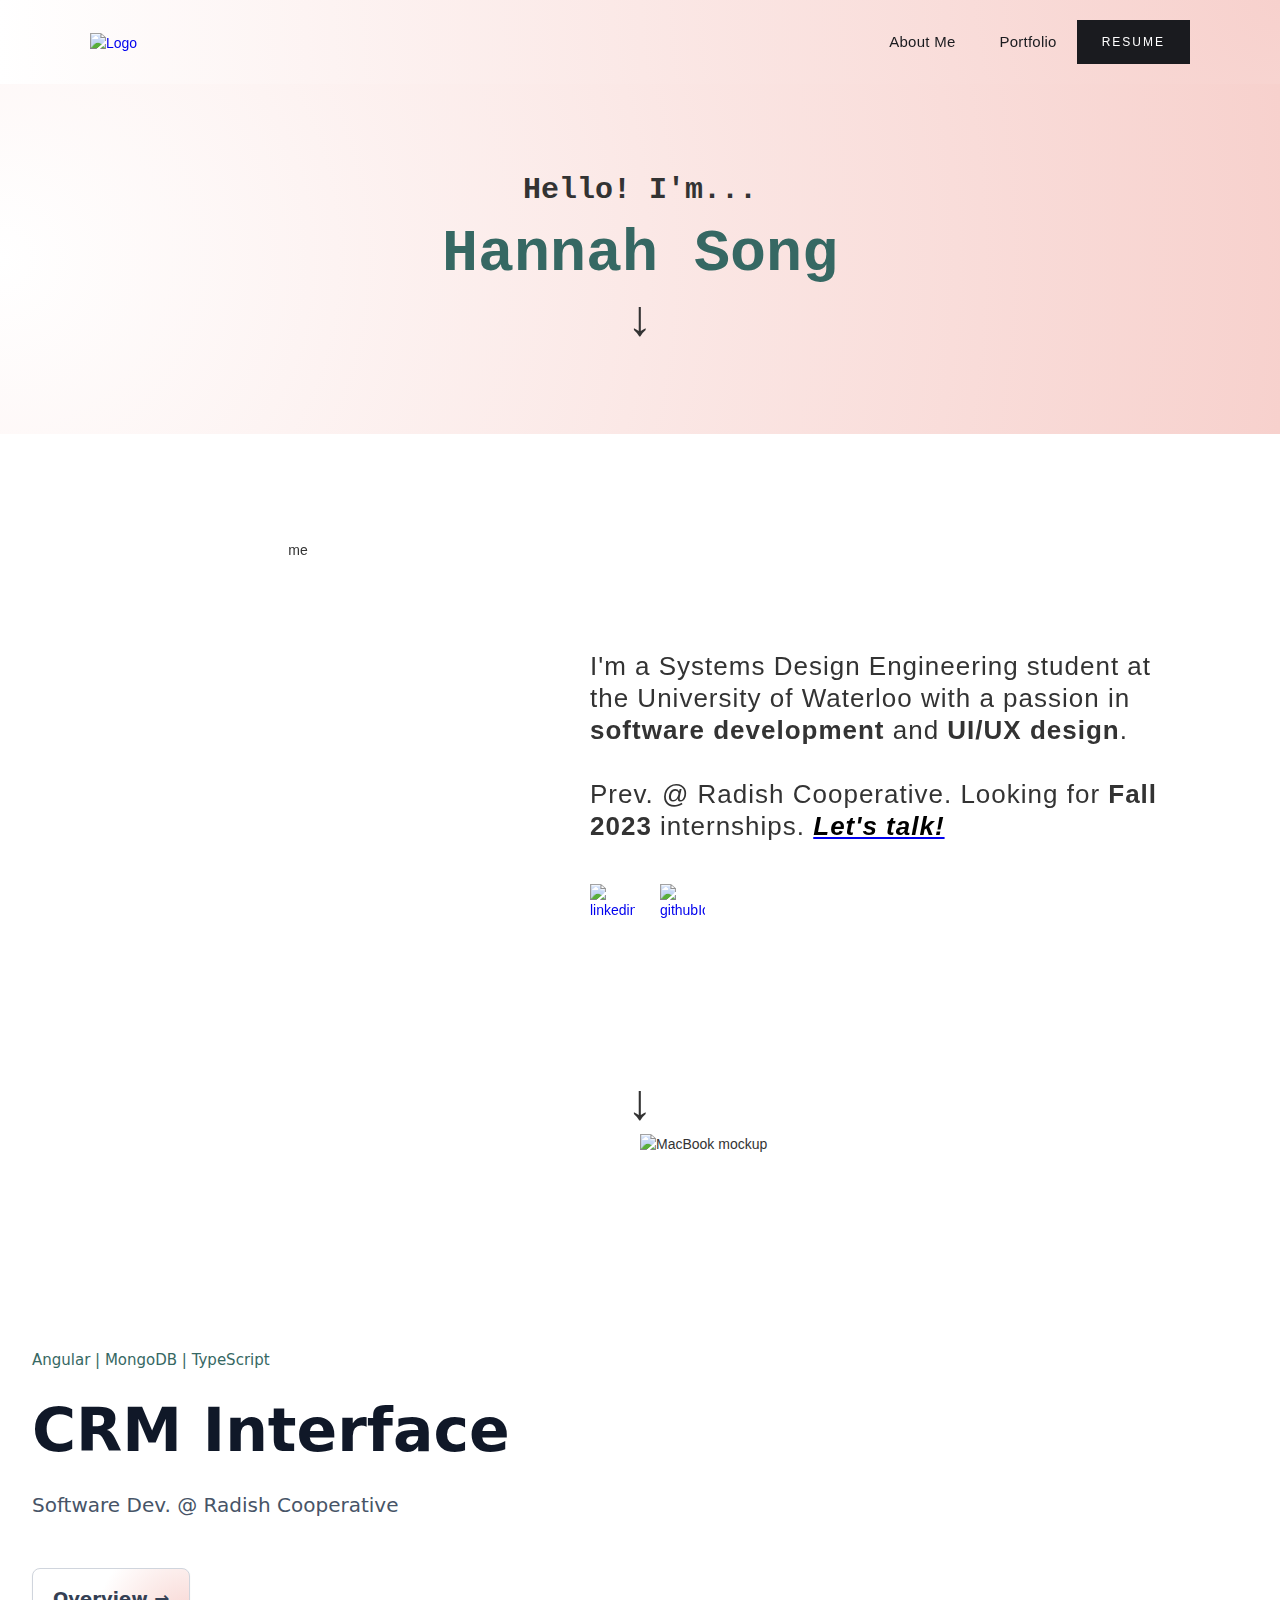
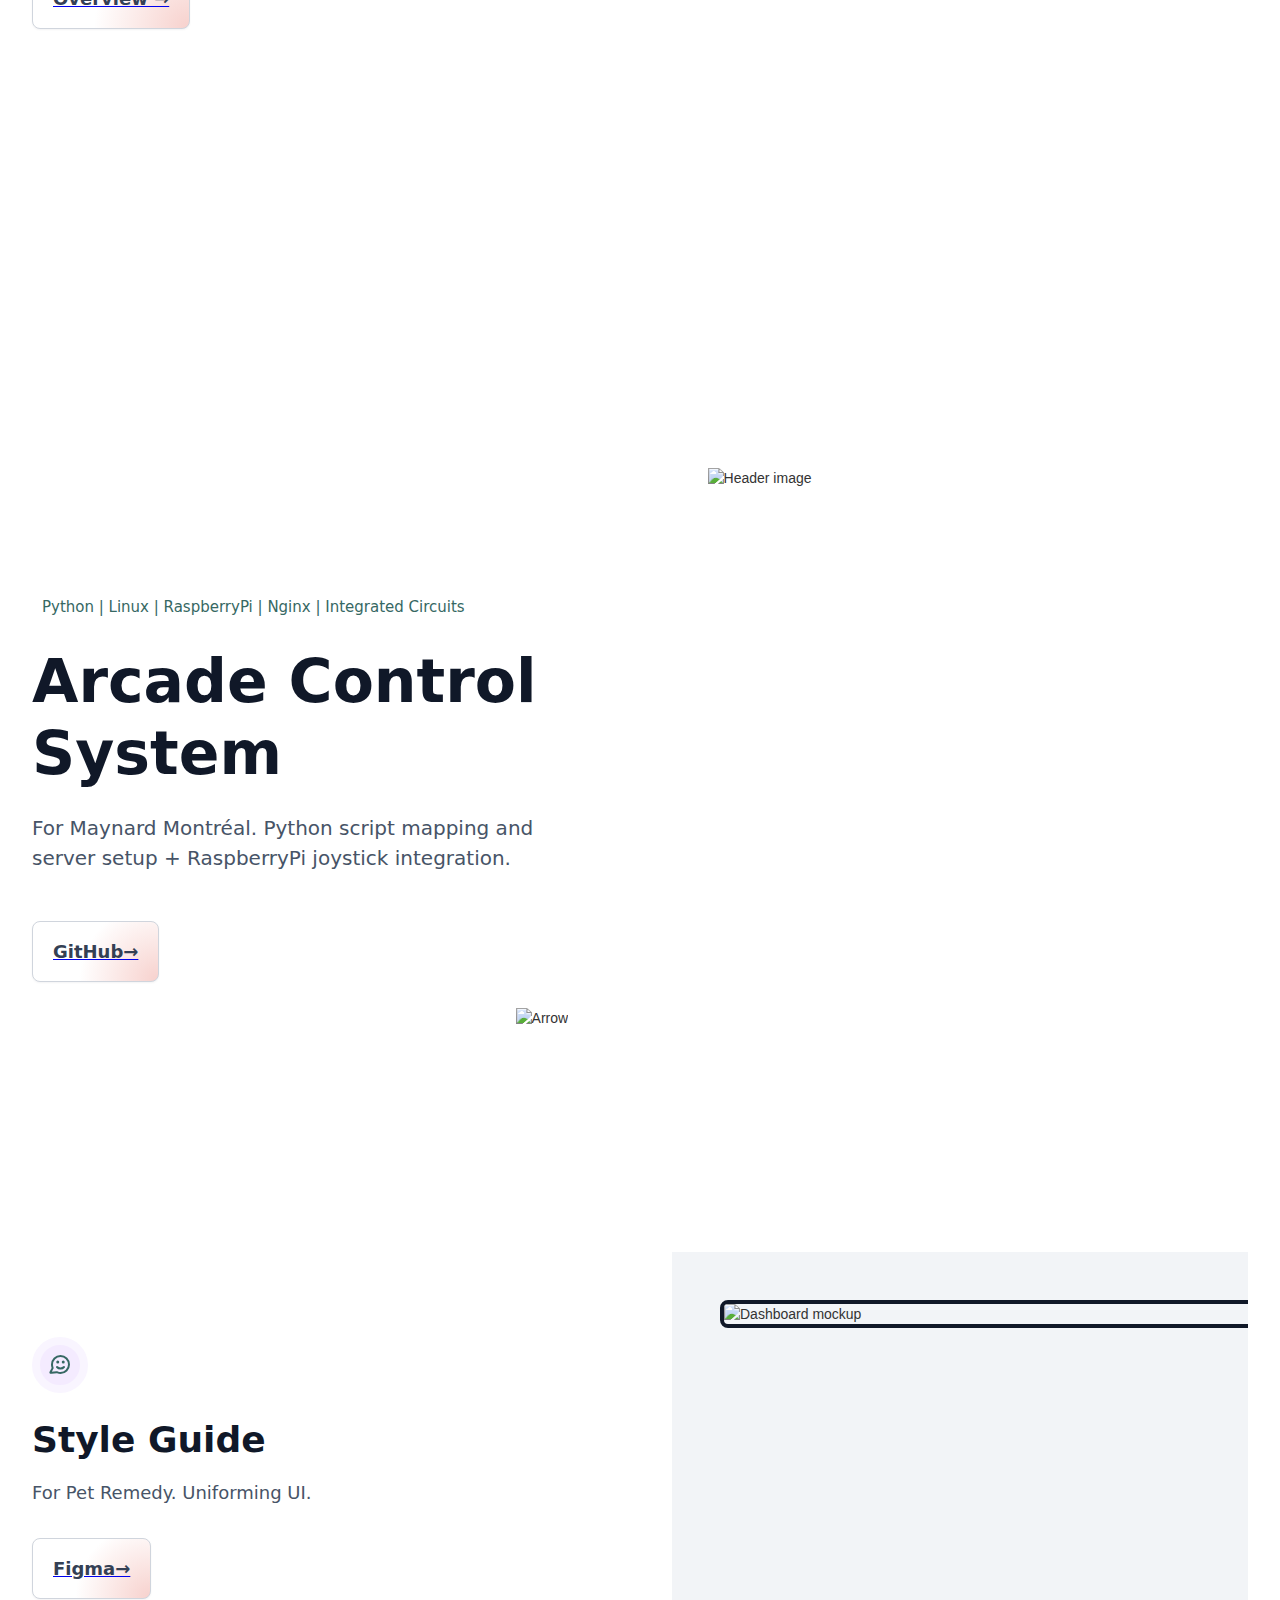
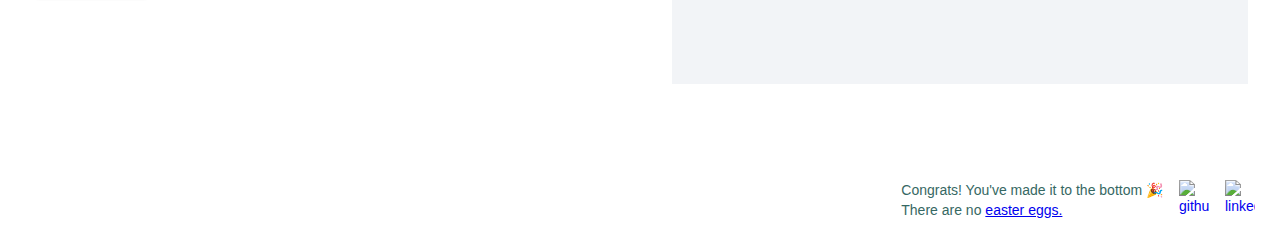
==== index.html @ e8f37bd8 "resume update and edits" ====
<!DOCTYPE html>
<html
  data-wf-page="646e9ef9ce30ecac1bbbde07"
  data-wf-site="646e9ef9ce30ecac1bbbddfa"
>
  <head>
    <meta charset="utf-8" />
    <title>Hannah&#x27;s Portfolio</title>
    <meta content="width=device-width, initial-scale=1" name="viewport" />
    <link href="css/normalize.css" rel="stylesheet" type="text/css" />
    <link href="css/deploy.css" rel="stylesheet" type="text/css" />
    <link href="css/hannahsong.css" rel="stylesheet" type="text/css" />
    <link href="https://fonts.googleapis.com" rel="preconnect" />
    <link
      href="https://fonts.gstatic.com"
      rel="preconnect"
      crossorigin="anonymous"
    />
    <script
      src="https://ajax.googleapis.com/ajax/libs/webfont/1.6.26/webfont.js"
      type="text/javascript"
    ></script>
    <script type="text/javascript">
      WebFont.load({
        google: {
          families: [
            "Exo:100,100italic,200,200italic,300,300italic,400,400italic,500,500italic,600,600italic,700,700italic,800,800italic,900,900italic",
            "Varela Round:400",
            "Varela:400",
            "Inconsolata:400,700",
          ],
        },
      });
    </script>
    <script type="text/javascript">
      !(function (o, c) {
        var n = c.documentElement,
          t = " w-mod-";
        (n.className += t + "js"),
          ("ontouchstart" in o ||
            (o.DocumentTouch && c instanceof DocumentTouch)) &&
            (n.className += t + "touch");
      })(window, document);
    </script>
    <link href="images/cat32.jpg" rel="shortcut icon" type="image/x-icon" />
    <link href="images/webclip.png" rel="apple-touch-icon" />
  </head>
  <body>
    <div class="navbar-logo-left-2 wf-section"></div>
    <div class="navbar-no-shadow wf-section">
      <div
        data-animation="default"
        data-collapse="medium"
        data-duration="400"
        data-easing="ease"
        data-easing2="ease"
        role="banner"
        class="navbar-no-shadow-container w-nav"
      >
        <div class="container-regular">
          <div class="navbar-wrapper-3">
            <a
              href="index.html"
              aria-current="page"
              class="w-inline-block w--current"
              ><img
                src="images/logo-4.png"
                loading="lazy"
                width="120"
                alt="Logo"
            /></a>
            <nav role="navigation" class="nav-menu-wrapper-3 w-nav-menu">
              <ul role="list" class="nav-menu w-list-unstyled">
                <li>
                  <a href="#abMe" class="nav-link-3">About Me</a>
                  <a href="#work1" class="nav-link-3">Portfolio</a>
                </li>
                <li class="mobile-margin-top-12">
                  <a href="https://drive.google.com/file/d/1LnvhmqU_hfXV7-kImehsI5ng8-mOpi-m/view" target="_blank" class="button-primary-3 w-button">Resume</a>
                </li>
              </ul>
            </nav>
            <div class="menu-button-3 w-nav-button">
              <div class="w-icon-nav-menu"></div>
            </div>
          </div>
        </div>
      </div>
    </div>
    <section class="nametitle wf-section">
      <h1 class="hello">
        <span class="text-span-2">Hello! I&#x27;m...<br /></span>
      </h1>
      <h1 class="myname">
        <span
          data-words="Hannah Song, a software developer., a designer., mindful of inclusive design., thrilled about The Barbie Movie., inspired by dedicated people., occasionally getting sunburnt., committed to the process of learning."
          data-delay="75"
          class="typer"
          >Hannah Song</span
        ><span id="first-typer" data-owner="fist-typer" class="cursor"> </span>
      </h1>
      <h1 data-w-id="b1588b48-7345-2122-c3f6-4bbb0c1e0a80" class="downarrow1">
        ↓
      </h1>
    </section>
    <section id="abMe" class="smallspace wf-section"></section>
    <div id="abMe" class="aboutme w-container">
      <img
        src="images/radishpfp.png"
        loading="lazy"
        width="500"
        height="500"
        srcset="
          images/radishpfp-p-500.png 500w,
          images/radishpfp-p-800.png 800w,
          images/radishpfp.png       828w
        "
        sizes="(max-width: 767px) 100vw, 500px"
        alt="me"
        class="myface"
      />
      <section class="aboutmesection wf-section">
        <p class="aboutmep">
          I&#x27;m a Systems Design Engineering student at the University of
          Waterloo with a passion in <strong>software development</strong> and
          <strong>UI/UX design</strong>.<br /><br />Prev. @ Radish Cooperative.
          Looking for <strong>Fall 2023</strong> internships.
          <a
            href="mailto:h9song@uwaterloo.ca?subject=Hello!%20I%20saw%20your%20website%20and..."
            ><span class="text-span"
              ><strong><em>Let&#x27;s talk!</em></strong></span
            ><strong
              ><em><br />‍</em></strong
            ></a
          >
        </p>
        <div class="socials">
          <a
            href="https://www.linkedin.com/in/hannah-song-uw/"
            target="_blank"
            class="w-inline-block"
            ><img
              src="images/linkedintrans.png"
              loading="lazy"
              width="45"
              alt="linkedinIcon"
              class="image-3"
          /></a>
          <a
            href="https://github.com/hannahsgithub"
            target="_blank"
            class="w-inline-block"
            ><img
              src="images/githubbbbbb.png"
              loading="lazy"
              width="45"
              id="exp2"
              alt="githubIcon"
              class="image-4"
          /></a>
        </div>
      </section>
    </div>
    <header class="experience1">
      <div class="uui-page-padding">
        <div class="uui-container-large">
          <div class="uui-padding-vertical-xhuge">
            <section class="bigspace wf-section">
              <h1
                data-w-id="9bdcd601-5783-1311-a491-d55d2e18dfb4"
                class="downarrow1"
              >
                ↓
              </h1>
            </section>
            <div class="w-layout-grid uui-heroheader04_component">
              <div class="uui-heroheader04_content">
                <div class="uui-button-row button-row-center-mobile-landscape">
                  <div class="text-block">Angular | MongoDB | TypeScript</div>
                </div>
                <div class="uui-space-small"></div>
                <h1 class="uui-heading-xlarge">CRM Interface</h1>
                <div class="uui-space-small"></div>
                <div class="uui-max-width-medium">
                  <div class="uui-text-size-xlarge">
                    Software Dev. @ Radish Cooperative
                  </div>
                </div>
                <div class="uui-space-large"></div>
                <div class="uui-button-row is-reverse-mobile-landscape">
                  <a href="overview.html" class="w-inline-block">
                    <div class="uui-button-secondary-gray is-button-large">
                      <strong class="bold-text">Overview →</strong>
                    </div>
                  </a>
                </div>
              </div>
              <div class="uui-heroheader04_image-wrapper">
                <img
                  class="radishimg"
                  src="images/mockrocket-capture-2.png"
                  width="1440"
                  height="1000"
                  alt="MacBook mockup"
                  sizes="(max-width: 991px) 100vw, 1216px"
                  id="work1"
                  loading="lazy"
                  srcset="
                    images/mockrocket-capture-2-p-500.png   500w,
                    images/mockrocket-capture-2-p-800.png   800w,
                    images/mockrocket-capture-2-p-1080.png 1080w,
                    images/mockrocket-capture-2-p-1600.png 1600w,
                    images/mockrocket-capture-2.png        2000w
                  "
                />
              </div>
            </div>
          </div>
        </div>
      </div>
    </header>
    <header class="experience2">
      <div class="uui-page-padding-2">
        <div class="uui-container-large-2">
          <div class="uui-padding-vertical-xhuge-5">
            <div class="w-layout-grid uui-heroheader03_component">
              <div class="uui-heroheader03_content">
                <div class="uui-space-small-2">
                  <div
                    class="uui-button-row button-row-center-mobile-landscape"
                  >
                    <div
                      id="w-node-_4a180e98-5687-8be1-1289-d14664018d5d-1bbbde07"
                      class="uui-badge-group_badge is-primary"
                    >
                      <div class="text-block">
                        Python | Linux | RaspberryPi | Nginx | Integrated
                        Circuits
                      </div>
                    </div>
                  </div>
                </div>
                <div class="uui-space-small-2"></div>
                <h1 class="uui-heading-xlarge-4">Arcade Control System</h1>
                <div class="uui-space-small-2"></div>
                <div class="uui-max-width-medium-2">
                  <div class="uui-text-size-xlarge-2">
                    For Maynard Montréal. Python script mapping and server setup
                    + RaspberryPi joystick integration.
                  </div>
                  <div class="uui-space-large"></div>
                </div>
                <div class="uui-space-large-2">
                  <div class="uui-button-row is-reverse-mobile-landscape">
                    <a
                      href="https://github.com/hannahsgithub/arcade-control/tree/main#raspberry-pi-controls-integration"
                      target="_blank"
                      class="w-inline-block"
                    >
                      <div class="uui-button-secondary-gray is-button-large">
                        <strong class="bold-text-2">GitHub→</strong>
                      </div>
                    </a>
                  </div>
                </div>
              </div>
              <div class="uui-heroheader03_image-wrapper">
                <img
                  src="images/arcadeproject.jpg"
                  loading="lazy"
                  sizes="(max-width: 479px) 100vw, (max-width: 767px) 94vw, (max-width: 991px) 92vw, (max-width: 1919px) 42vw, 568.9000244140625px"
                  srcset="
                    images/arcadeproject-p-500.jpg   500w,
                    images/arcadeproject-p-800.jpg   800w,
                    images/arcadeproject-p-1080.jpg 1080w,
                    images/arcadeproject-p-1600.jpg 1600w,
                    images/arcadeproject.jpg        1762w
                  "
                  alt="Header image"
                  class="rpiimg"
                /><img
                  src="images/arrow-01.svg"
                  loading="lazy"
                  alt="Arrow"
                  class="uui-heroheader03_arrow-image hide-tablet"
                />
              </div>
            </div>
          </div>
        </div>
      </div>
    </header>
    <section class="experience3">
      <div class="uui-page-padding-3">
        <div class="uui-container-large-3">
          <div class="uui-padding-vertical-xhuge-6">
            <div class="w-layout-grid uui-layout10_component">
              <div class="uui-layout10_content">
                <div class="uui-space-large">
                  <div class="uui-icon-featured-outline-large-2">
                    <div class="uui-icon-1x1-xsmall-3 w-embed">
                      <svg
                        width="24"
                        height="24"
                        viewbox="0 0 24 24"
                        fill="none"
                        xmlns="http://www.w3.org/2000/svg"
                      >
                        <path
                          d="M8.99962 14C8.99962 14 10.3121 15.5 12.4996 15.5C14.6871 15.5 15.9996 14 15.9996 14M15.2496 9H15.2596M9.74962 9H9.75962M12.4996 20C17.194 20 20.9996 16.1944 20.9996 11.5C20.9996 6.80558 17.194 3 12.4996 3C7.8052 3 3.99962 6.80558 3.99962 11.5C3.99962 12.45 4.15547 13.3636 4.443 14.2166C4.55119 14.5376 4.60529 14.6981 4.61505 14.8214C4.62469 14.9432 4.6174 15.0286 4.58728 15.1469C4.55677 15.2668 4.48942 15.3915 4.35472 15.6408L2.71906 18.6684C2.48575 19.1002 2.36909 19.3161 2.3952 19.4828C2.41794 19.6279 2.50337 19.7557 2.6288 19.8322C2.7728 19.9201 3.01692 19.8948 3.50517 19.8444L8.62619 19.315C8.78127 19.299 8.85881 19.291 8.92949 19.2937C8.999 19.2963 9.04807 19.3029 9.11586 19.3185C9.18478 19.3344 9.27145 19.3678 9.44478 19.4345C10.3928 19.7998 11.4228 20 12.4996 20ZM15.7496 9C15.7496 9.27614 15.5258 9.5 15.2496 9.5C14.9735 9.5 14.7496 9.27614 14.7496 9C14.7496 8.72386 14.9735 8.5 15.2496 8.5C15.5258 8.5 15.7496 8.72386 15.7496 9ZM10.2496 9C10.2496 9.27614 10.0258 9.5 9.74962 9.5C9.47348 9.5 9.24962 9.27614 9.24962 9C9.24962 8.72386 9.47348 8.5 9.74962 8.5C10.0258 8.5 10.2496 8.72386 10.2496 9Z"
                          stroke="currentColor"
                          stroke-width="2"
                          stroke-linecap="round"
                          stroke-linejoin="round"
                        ></path>
                      </svg>
                    </div>
                  </div>
                </div>
                <div class="uui-space-small-3"></div>
                <h2 class="uui-heading-medium-3">Style Guide</h2>
                <div class="uui-space-xsmall-2"></div>
                <div class="uui-text-size-large-3">
                  For Pet Remedy. Uniforming UI.
                </div>
                <div class="uui-space-medium-2"></div>
                <div class="uui-button-row-3 is-reverse-mobile-landscape">
                  <a
                    href="https://www.figma.com/file/qnC2iqCvLPP6ktiIYAch0e/Design-System?type=design&amp;node-id=16-2&amp;t=ueFJvGJgelWKHMjV-0"
                    target="_blank"
                    class="w-inline-block"
                  >
                    <div class="uui-button-secondary-gray is-button-large">
                      <strong class="bold-text-3">Figma→</strong>
                    </div>
                  </a>
                </div>
              </div>
              <div class="uui-layout10_image-wrapper">
                <img
                  src="images/Design-System_pages-to-jpg-0001.jpg"
                  loading="lazy"
                  sizes="(max-width: 479px) 87vw, (max-width: 767px) 88vw, 640px"
                  srcset="
                    images/Design-System_pages-to-jpg-0001-p-500.jpg   500w,
                    images/Design-System_pages-to-jpg-0001-p-800.jpg   800w,
                    images/Design-System_pages-to-jpg-0001-p-1080.jpg 1080w,
                    images/Design-System_pages-to-jpg-0001-p-1600.jpg 1600w,
                    images/Design-System_pages-to-jpg-0001-p-2000.jpg 2000w,
                    images/Design-System_pages-to-jpg-0001-p-2600.jpg 2600w,
                    images/Design-System_pages-to-jpg-0001-p-3200.jpg 3200w,
                    images/Design-System_pages-to-jpg-0001.jpg        7865w
                  "
                  alt="Dashboard mockup"
                  class="designsysimg shadow-xlarge"
                />
              </div>
            </div>
          </div>
        </div>
      </div>
    </section>
    <section class="footer wf-section">
      <div class="text-block-7">
        Congrats! You&#x27;ve made it to the bottom 🎉<br />There are no
        <a
          href="https://www.youtube.com/watch?v=x72YZ2A6omk&amp;ab_channel=Valeria."
          target="_blank"
          >easter eggs.</a
        >
      </div>
      <a
        href="https://github.com/hannahsgithub"
        target="_blank"
        class="w-inline-block"
        ><img
          src="images/githubbbbbb.png"
          loading="lazy"
          width="30"
          alt="githubIcon"
          class="image-4"
      /></a>
      <a
        href="https://www.linkedin.com/in/hannah-song-uw/"
        target="_blank"
        class="w-inline-block"
        ><img
          src="images/linkedintrans.png"
          loading="lazy"
          width="30"
          alt="linkedinIcon"
          class="image-3"
      /></a>
    </section>
    <script
      src="https://d3e54v103j8qbb.cloudfront.net/js/jquery-3.5.1.min.dc5e7f18c8.js?site=646e9ef9ce30ecac1bbbddfa"
      type="text/javascript"
      integrity="sha256-9/aliU8dGd2tb6OSsuzixeV4y/faTqgFtohetphbbj0="
      crossorigin="anonymous"
    ></script>
    <script src="js/deploy.js" type="text/javascript"></script>
    <script
      async=""
      src="https://unpkg.com/typer-dot-js@0.1.0/typer.js"
    ></script>
  </body>
</html>
---- css/deploy.css ----
@font-face {
  font-family: "webflow-icons";
  src: url("[data-uri]")
    format("truetype");
  font-weight: normal;
  font-style: normal;
}
[class^="w-icon-"],
[class*=" w-icon-"] {
  font-family: "webflow-icons" !important;
  speak: none;
  font-style: normal;
  font-weight: normal;
  font-variant: normal;
  text-transform: none;
  line-height: 1;

  -webkit-font-smoothing: antialiased;
  -moz-osx-font-smoothing: grayscale;
}
.w-icon-slider-right:before {
  content: "\e600";
}
.w-icon-slider-left:before {
  content: "\e601";
}
.w-icon-nav-menu:before {
  content: "\e602";
}
.w-icon-arrow-down:before,
.w-icon-dropdown-toggle:before {
  content: "\e603";
}
.w-icon-file-upload-remove:before {
  content: "\e900";
}
.w-icon-file-upload-icon:before {
  content: "\e903";
}
* {
  -webkit-box-sizing: border-box;
  -moz-box-sizing: border-box;
  box-sizing: border-box;
}
html {
  height: 100%;
}
body {
  margin: 0;
  min-height: 100%;
  background-color: #fff;
  font-family: Arial, sans-serif;
  font-size: 14px;
  line-height: 20px;
  color: #333;
}
img {
  max-width: 100%;
  vertical-align: middle;
  display: inline-block;
}
html.w-mod-touch * {
  background-attachment: scroll !important;
}
.w-block {
  display: block;
}
.w-inline-block {
  max-width: 100%;
  display: inline-block;
}
.w-clearfix:before,
.w-clearfix:after {
  content: " ";
  display: table;
  grid-column-start: 1;
  grid-row-start: 1;
  grid-column-end: 2;
  grid-row-end: 2;
}
.w-clearfix:after {
  clear: both;
}
.w-hidden {
  display: none;
}
.w-button {
  display: inline-block;
  padding: 9px 15px;
  background-color: #3898ec;
  color: white;
  border: 0;
  line-height: inherit;
  text-decoration: none;
  cursor: pointer;
  border-radius: 0;
}
input.w-button {
  -webkit-appearance: button;
}
html[data-w-dynpage] [data-w-cloak] {
  color: transparent !important;
}
h1,
h2,
h3,
h4,
h5,
h6 {
  font-weight: bold;
  margin-bottom: 10px;
}
h1 {
  font-size: 38px;
  line-height: 44px;
  margin-top: 20px;
}
h2 {
  font-size: 32px;
  line-height: 36px;
  margin-top: 20px;
}
h3 {
  font-size: 24px;
  line-height: 30px;
  margin-top: 20px;
}
h4 {
  font-size: 18px;
  line-height: 24px;
  margin-top: 10px;
}
h5 {
  font-size: 14px;
  line-height: 20px;
  margin-top: 10px;
}
h6 {
  font-size: 12px;
  line-height: 18px;
  margin-top: 10px;
}
p {
  margin-top: 0;
  margin-bottom: 10px;
}
blockquote {
  margin: 0 0 10px 0;
  padding: 10px 20px;
  border-left: 5px solid #e2e2e2;
  font-size: 18px;
  line-height: 22px;
}
figure {
  margin: 0;
  margin-bottom: 10px;
}
figcaption {
  margin-top: 5px;
  text-align: center;
}
ul,
ol {
  margin-top: 0px;
  margin-bottom: 10px;
  padding-left: 40px;
}
.w-list-unstyled {
  padding-left: 0;
  list-style: none;
}
.w-embed:before,
.w-embed:after {
  content: " ";
  display: table;
  grid-column-start: 1;
  grid-row-start: 1;
  grid-column-end: 2;
  grid-row-end: 2;
}
.w-embed:after {
  clear: both;
}
.w-video {
  width: 100%;
  position: relative;
  padding: 0;
}
.w-video iframe,
.w-video object,
.w-video embed {
  position: absolute;
  top: 0;
  left: 0;
  width: 100%;
  height: 100%;
  border: none;
}
fieldset {
  padding: 0;
  margin: 0;
  border: 0;
}
button,
[type="button"],
[type="reset"] {
  border: 0;
  cursor: pointer;
  -webkit-appearance: button;
}
.w-form {
  margin: 0 0 15px;
}
.w-form-done {
  display: none;
  padding: 20px;
  text-align: center;
  background-color: #dddddd;
}
.w-form-fail {
  display: none;
  margin-top: 10px;
  padding: 10px;
  background-color: #ffdede;
}
label {
  display: block;
  margin-bottom: 5px;
  font-weight: bold;
}
.w-input,
.w-select {
  display: block;
  width: 100%;
  height: 38px;
  padding: 8px 12px;
  margin-bottom: 10px;
  font-size: 14px;
  line-height: 1.42857143;
  color: #333333;
  vertical-align: middle;
  background-color: #ffffff;
  border: 1px solid #cccccc;
}
.w-input:-moz-placeholder,
.w-select:-moz-placeholder {
  color: #999;
}
.w-input::-moz-placeholder,
.w-select::-moz-placeholder {
  color: #999;
  opacity: 1;
}
.w-input:-ms-input-placeholder,
.w-select:-ms-input-placeholder {
  color: #999;
}
.w-input::-webkit-input-placeholder,
.w-select::-webkit-input-placeholder {
  color: #999;
}
.w-input:focus,
.w-select:focus {
  border-color: #3898ec;
  outline: 0;
}
.w-input[disabled],
.w-select[disabled],
.w-input[readonly],
.w-select[readonly],
fieldset[disabled] .w-input,
fieldset[disabled] .w-select {
  cursor: not-allowed;
}
.w-input[disabled]:not(.w-input-disabled),
.w-select[disabled]:not(.w-input-disabled),
.w-input[readonly],
.w-select[readonly],
fieldset[disabled]:not(.w-input-disabled) .w-input,
fieldset[disabled]:not(.w-input-disabled) .w-select {
  background-color: #eeeeee;
}
textarea.w-input,
textarea.w-select {
  height: auto;
}
.w-select {
  background-color: #f3f3f3;
}
.w-select[multiple] {
  height: auto;
}
.w-form-label {
  display: inline-block;
  cursor: pointer;
  font-weight: normal;
  margin-bottom: 0px;
}
.w-radio {
  display: block;
  margin-bottom: 5px;
  padding-left: 20px;
}
.w-radio:before,
.w-radio:after {
  content: " ";
  display: table;
  grid-column-start: 1;
  grid-row-start: 1;
  grid-column-end: 2;
  grid-row-end: 2;
}
.w-radio:after {
  clear: both;
}
.w-radio-input {
  margin: 4px 0 0;
  margin-top: 1px \9;
  line-height: normal;
  float: left;
  margin-left: -20px;
}
.w-radio-input {
  margin-top: 3px;
}
.w-file-upload {
  display: block;
  margin-bottom: 10px;
}
.w-file-upload-input {
  width: 0.1px;
  height: 0.1px;
  opacity: 0;
  overflow: hidden;
  position: absolute;
  z-index: -100;
}
.w-file-upload-default,
.w-file-upload-uploading,
.w-file-upload-success {
  display: inline-block;
  color: #333333;
}
.w-file-upload-error {
  display: block;
  margin-top: 10px;
}
.w-file-upload-default.w-hidden,
.w-file-upload-uploading.w-hidden,
.w-file-upload-error.w-hidden,
.w-file-upload-success.w-hidden {
  display: none;
}
.w-file-upload-uploading-btn {
  display: flex;
  font-size: 14px;
  font-weight: normal;
  cursor: pointer;
  margin: 0;
  padding: 8px 12px;
  border: 1px solid #cccccc;
  background-color: #fafafa;
}
.w-file-upload-file {
  display: flex;
  flex-grow: 1;
  justify-content: space-between;
  margin: 0;
  padding: 8px 9px 8px 11px;
  border: 1px solid #cccccc;
  background-color: #fafafa;
}
.w-file-upload-file-name {
  font-size: 14px;
  font-weight: normal;
  display: block;
}
.w-file-remove-link {
  margin-top: 3px;
  margin-left: 10px;
  width: auto;
  height: auto;
  padding: 3px;
  display: block;
  cursor: pointer;
}
.w-icon-file-upload-remove {
  margin: auto;
  font-size: 10px;
}
.w-file-upload-error-msg {
  display: inline-block;
  color: #ea384c;
  padding: 2px 0;
}
.w-file-upload-info {
  display: inline-block;
  line-height: 38px;
  padding: 0 12px;
}
.w-file-upload-label {
  display: inline-block;
  font-size: 14px;
  font-weight: normal;
  cursor: pointer;
  margin: 0;
  padding: 8px 12px;
  border: 1px solid #cccccc;
  background-color: #fafafa;
}
.w-icon-file-upload-icon,
.w-icon-file-upload-uploading {
  display: inline-block;
  margin-right: 8px;
  width: 20px;
}
.w-icon-file-upload-uploading {
  height: 20px;
}
.w-container {
  margin-left: auto;
  margin-right: auto;
  max-width: 940px;
}
.w-container:before,
.w-container:after {
  content: " ";
  display: table;
  grid-column-start: 1;
  grid-row-start: 1;
  grid-column-end: 2;
  grid-row-end: 2;
}
.w-container:after {
  clear: both;
}
.w-container .w-row {
  margin-left: -10px;
  margin-right: -10px;
}
.w-row:before,
.w-row:after {
  content: " ";
  display: table;
  grid-column-start: 1;
  grid-row-start: 1;
  grid-column-end: 2;
  grid-row-end: 2;
}
.w-row:after {
  clear: both;
}
.w-row .w-row {
  margin-left: 0;
  margin-right: 0;
}
.w-col {
  position: relative;
  float: left;
  width: 100%;
  min-height: 1px;
  padding-left: 10px;
  padding-right: 10px;
}
.w-col .w-col {
  padding-left: 0;
  padding-right: 0;
}
.w-col-1 {
  width: 8.33333333%;
}
.w-col-2 {
  width: 16.66666667%;
}
.w-col-3 {
  width: 25%;
}
.w-col-4 {
  width: 33.33333333%;
}
.w-col-5 {
  width: 41.66666667%;
}
.w-col-6 {
  width: 50%;
}
.w-col-7 {
  width: 58.33333333%;
}
.w-col-8 {
  width: 66.66666667%;
}
.w-col-9 {
  width: 75%;
}
.w-col-10 {
  width: 83.33333333%;
}
.w-col-11 {
  width: 91.66666667%;
}
.w-col-12 {
  width: 100%;
}
.w-hidden-main {
  display: none !important;
}
@media screen and (max-width: 991px) {
  .w-container {
    max-width: 728px;
  }
  .w-hidden-main {
    display: inherit !important;
  }
  .w-hidden-medium {
    display: none !important;
  }
  .w-col-medium-1 {
    width: 8.33333333%;
  }
  .w-col-medium-2 {
    width: 16.66666667%;
  }
  .w-col-medium-3 {
    width: 25%;
  }
  .w-col-medium-4 {
    width: 33.33333333%;
  }
  .w-col-medium-5 {
    width: 41.66666667%;
  }
  .w-col-medium-6 {
    width: 50%;
  }
  .w-col-medium-7 {
    width: 58.33333333%;
  }
  .w-col-medium-8 {
    width: 66.66666667%;
  }
  .w-col-medium-9 {
    width: 75%;
  }
  .w-col-medium-10 {
    width: 83.33333333%;
  }
  .w-col-medium-11 {
    width: 91.66666667%;
  }
  .w-col-medium-12 {
    width: 100%;
  }
  .w-col-stack {
    width: 100%;
    left: auto;
    right: auto;
  }
}
@media screen and (max-width: 767px) {
  .w-hidden-main {
    display: inherit !important;
  }
  .w-hidden-medium {
    display: inherit !important;
  }
  .w-hidden-small {
    display: none !important;
  }
  .w-row,
  .w-container .w-row {
    margin-left: 0;
    margin-right: 0;
  }
  .w-col {
    width: 100%;
    left: auto;
    right: auto;
  }
  .w-col-small-1 {
    width: 8.33333333%;
  }
  .w-col-small-2 {
    width: 16.66666667%;
  }
  .w-col-small-3 {
    width: 25%;
  }
  .w-col-small-4 {
    width: 33.33333333%;
  }
  .w-col-small-5 {
    width: 41.66666667%;
  }
  .w-col-small-6 {
    width: 50%;
  }
  .w-col-small-7 {
    width: 58.33333333%;
  }
  .w-col-small-8 {
    width: 66.66666667%;
  }
  .w-col-small-9 {
    width: 75%;
  }
  .w-col-small-10 {
    width: 83.33333333%;
  }
  .w-col-small-11 {
    width: 91.66666667%;
  }
  .w-col-small-12 {
    width: 100%;
  }
}
@media screen and (max-width: 479px) {
  .w-container {
    max-width: none;
  }
  .w-hidden-main {
    display: inherit !important;
  }
  .w-hidden-medium {
    display: inherit !important;
  }
  .w-hidden-small {
    display: inherit !important;
  }
  .w-hidden-tiny {
    display: none !important;
  }
  .w-col {
    width: 100%;
  }
  .w-col-tiny-1 {
    width: 8.33333333%;
  }
  .w-col-tiny-2 {
    width: 16.66666667%;
  }
  .w-col-tiny-3 {
    width: 25%;
  }
  .w-col-tiny-4 {
    width: 33.33333333%;
  }
  .w-col-tiny-5 {
    width: 41.66666667%;
  }
  .w-col-tiny-6 {
    width: 50%;
  }
  .w-col-tiny-7 {
    width: 58.33333333%;
  }
  .w-col-tiny-8 {
    width: 66.66666667%;
  }
  .w-col-tiny-9 {
    width: 75%;
  }
  .w-col-tiny-10 {
    width: 83.33333333%;
  }
  .w-col-tiny-11 {
    width: 91.66666667%;
  }
  .w-col-tiny-12 {
    width: 100%;
  }
}
.w-widget {
  position: relative;
}
.w-widget-map {
  width: 100%;
  height: 400px;
}
.w-widget-map label {
  width: auto;
  display: inline;
}
.w-widget-map img {
  max-width: inherit;
}
.w-widget-map .gm-style-iw {
  text-align: center;
}
.w-widget-map .gm-style-iw > button {
  display: none !important;
}
.w-widget-twitter {
  overflow: hidden;
}
.w-widget-twitter-count-shim {
  display: inline-block;
  vertical-align: top;
  position: relative;
  width: 28px;
  height: 20px;
  text-align: center;
  background: white;
  border: #758696 solid 1px;
  border-radius: 3px;
}
.w-widget-twitter-count-shim * {
  pointer-events: none;
  -webkit-user-select: none;
  -moz-user-select: none;
  -ms-user-select: none;
  user-select: none;
}
.w-widget-twitter-count-shim .w-widget-twitter-count-inner {
  position: relative;
  font-size: 15px;
  line-height: 12px;
  text-align: center;
  color: #999;
  font-family: serif;
}
.w-widget-twitter-count-shim .w-widget-twitter-count-clear {
  position: relative;
  display: block;
}
.w-widget-twitter-count-shim.w--large {
  width: 36px;
  height: 28px;
}
.w-widget-twitter-count-shim.w--large .w-widget-twitter-count-inner {
  font-size: 18px;
  line-height: 18px;
}
.w-widget-twitter-count-shim:not(.w--vertical) {
  margin-left: 5px;
  margin-right: 8px;
}
.w-widget-twitter-count-shim:not(.w--vertical).w--large {
  margin-left: 6px;
}
.w-widget-twitter-count-shim:not(.w--vertical):before,
.w-widget-twitter-count-shim:not(.w--vertical):after {
  top: 50%;
  left: 0;
  border: solid transparent;
  content: " ";
  height: 0;
  width: 0;
  position: absolute;
  pointer-events: none;
}
.w-widget-twitter-count-shim:not(.w--vertical):before {
  border-color: rgba(117, 134, 150, 0);
  border-right-color: #5d6c7b;
  border-width: 4px;
  margin-left: -9px;
  margin-top: -4px;
}
.w-widget-twitter-count-shim:not(.w--vertical).w--large:before {
  border-width: 5px;
  margin-left: -10px;
  margin-top: -5px;
}
.w-widget-twitter-count-shim:not(.w--vertical):after {
  border-color: rgba(255, 255, 255, 0);
  border-right-color: white;
  border-width: 4px;
  margin-left: -8px;
  margin-top: -4px;
}
.w-widget-twitter-count-shim:not(.w--vertical).w--large:after {
  border-width: 5px;
  margin-left: -9px;
  margin-top: -5px;
}
.w-widget-twitter-count-shim.w--vertical {
  width: 61px;
  height: 33px;
  margin-bottom: 8px;
}
.w-widget-twitter-count-shim.w--vertical:before,
.w-widget-twitter-count-shim.w--vertical:after {
  top: 100%;
  left: 50%;
  border: solid transparent;
  content: " ";
  height: 0;
  width: 0;
  position: absolute;
  pointer-events: none;
}
.w-widget-twitter-count-shim.w--vertical:before {
  border-color: rgba(117, 134, 150, 0);
  border-top-color: #5d6c7b;
  border-width: 5px;
  margin-left: -5px;
}
.w-widget-twitter-count-shim.w--vertical:after {
  border-color: rgba(255, 255, 255, 0);
  border-top-color: white;
  border-width: 4px;
  margin-left: -4px;
}
.w-widget-twitter-count-shim.w--vertical .w-widget-twitter-count-inner {
  font-size: 18px;
  line-height: 22px;
}
.w-widget-twitter-count-shim.w--vertical.w--large {
  width: 76px;
}
.w-background-video {
  position: relative;
  overflow: hidden;
  height: 500px;
  color: white;
}
.w-background-video > video {
  background-size: cover;
  background-position: 50% 50%;
  position: absolute;
  margin: auto;
  width: 100%;
  height: 100%;
  right: -100%;
  bottom: -100%;
  top: -100%;
  left: -100%;
  object-fit: cover;
  z-index: -100;
}
.w-background-video > video::-webkit-media-controls-start-playback-button {
  display: none !important;
  -webkit-appearance: none;
}
.w-background-video--control {
  position: absolute;
  bottom: 1em;
  right: 1em;
  background-color: transparent;
  padding: 0;
}
.w-background-video--control > [hidden] {
  display: none !important;
}
.w-slider {
  position: relative;
  height: 300px;
  text-align: center;
  background: #dddddd;
  clear: both;
  -webkit-tap-highlight-color: rgba(0, 0, 0, 0);
  tap-highlight-color: rgba(0, 0, 0, 0);
}
.w-slider-mask {
  position: relative;
  display: block;
  overflow: hidden;
  z-index: 1;
  left: 0;
  right: 0;
  height: 100%;
  white-space: nowrap;
}
.w-slide {
  position: relative;
  display: inline-block;
  vertical-align: top;
  width: 100%;
  height: 100%;
  white-space: normal;
  text-align: left;
}
.w-slider-nav {
  position: absolute;
  z-index: 2;
  top: auto;
  right: 0;
  bottom: 0;
  left: 0;
  margin: auto;
  padding-top: 10px;
  height: 40px;
  text-align: center;
  -webkit-tap-highlight-color: rgba(0, 0, 0, 0);
  tap-highlight-color: rgba(0, 0, 0, 0);
}
.w-slider-nav.w-round > div {
  border-radius: 100%;
}
.w-slider-nav.w-num > div {
  width: auto;
  height: auto;
  padding: 0.2em 0.5em;
  font-size: inherit;
  line-height: inherit;
}
.w-slider-nav.w-shadow > div {
  box-shadow: 0 0 3px rgba(51, 51, 51, 0.4);
}
.w-slider-nav-invert {
  color: #fff;
}
.w-slider-nav-invert > div {
  background-color: rgba(34, 34, 34, 0.4);
}
.w-slider-nav-invert > div.w-active {
  background-color: #222;
}
.w-slider-dot {
  position: relative;
  display: inline-block;
  width: 1em;
  height: 1em;
  background-color: rgba(255, 255, 255, 0.4);
  cursor: pointer;
  margin: 0 3px 0.5em;
  transition: background-color 100ms, color 100ms;
}
.w-slider-dot.w-active {
  background-color: #fff;
}
.w-slider-dot:focus {
  outline: none;
  box-shadow: 0px 0px 0px 2px #fff;
}
.w-slider-dot:focus.w-active {
  box-shadow: none;
}
.w-slider-arrow-left,
.w-slider-arrow-right {
  position: absolute;
  width: 80px;
  top: 0;
  right: 0;
  bottom: 0;
  left: 0;
  margin: auto;
  cursor: pointer;
  overflow: hidden;
  color: white;
  font-size: 40px;
  -webkit-tap-highlight-color: rgba(0, 0, 0, 0);
  tap-highlight-color: rgba(0, 0, 0, 0);
  -webkit-user-select: none;
  -moz-user-select: none;
  -ms-user-select: none;
  user-select: none;
}
.w-slider-arrow-left [class^="w-icon-"],
.w-slider-arrow-right [class^="w-icon-"],
.w-slider-arrow-left [class*=" w-icon-"],
.w-slider-arrow-right [class*=" w-icon-"] {
  position: absolute;
}
.w-slider-arrow-left:focus,
.w-slider-arrow-right:focus {
  outline: 0;
}
.w-slider-arrow-left {
  z-index: 3;
  right: auto;
}
.w-slider-arrow-right {
  z-index: 4;
  left: auto;
}
.w-icon-slider-left,
.w-icon-slider-right {
  top: 0;
  right: 0;
  bottom: 0;
  left: 0;
  margin: auto;
  width: 1em;
  height: 1em;
}
.w-slider-aria-label {
  border: 0;
  clip: rect(0 0 0 0);
  height: 1px;
  margin: -1px;
  overflow: hidden;
  padding: 0;
  position: absolute;
  width: 1px;
}
.w-slider-force-show {
  display: block !important;
}
.w-dropdown {
  display: inline-block;
  position: relative;
  text-align: left;
  margin-left: auto;
  margin-right: auto;
  z-index: 900;
}
.w-dropdown-btn,
.w-dropdown-toggle,
.w-dropdown-link {
  position: relative;
  vertical-align: top;
  text-decoration: none;
  color: #222222;
  padding: 20px;
  text-align: left;
  margin-left: auto;
  margin-right: auto;
  white-space: nowrap;
}
.w-dropdown-toggle {
  -webkit-user-select: none;
  -moz-user-select: none;
  -ms-user-select: none;
  user-select: none;
  display: inline-block;
  cursor: pointer;
  padding-right: 40px;
}
.w-dropdown-toggle:focus {
  outline: 0;
}
.w-icon-dropdown-toggle {
  position: absolute;
  top: 0;
  right: 0;
  bottom: 0;
  margin: auto;
  margin-right: 20px;
  width: 1em;
  height: 1em;
}
.w-dropdown-list {
  position: absolute;
  background: #dddddd;
  display: none;
  min-width: 100%;
}
.w-dropdown-list.w--open {
  display: block;
}
.w-dropdown-link {
  padding: 10px 20px;
  display: block;
  color: #222222;
}
.w-dropdown-link.w--current {
  color: #0082f3;
}
.w-dropdown-link:focus {
  outline: 0;
}
@media screen and (max-width: 767px) {
  .w-nav-brand {
    padding-left: 10px;
  }
}
/**
 * ## Note
 * Safari (on both iOS and OS X) does not handle viewport units (vh, vw) well.
 * For example percentage units do not work on descendants of elements that
 * have any dimensions expressed in viewport units. It also doesn’t handle them at
 * all in `calc()`.
 */
/**
 * Wrapper around all lightbox elements
 *
 * 1. Since the lightbox can receive focus, IE also gives it an outline.
 * 2. Fixes flickering on Chrome when a transition is in progress
 *    underneath the lightbox.
 */
.w-lightbox-backdrop {
  cursor: auto;
  font-style: normal;
  letter-spacing: normal;
  list-style: disc;
  text-indent: 0;
  text-shadow: none;
  text-transform: none;
  visibility: visible;
  white-space: normal;
  word-break: normal;
  word-spacing: normal;
  word-wrap: normal;
  position: fixed;
  top: 0;
  right: 0;
  bottom: 0;
  left: 0;
  color: #fff;
  font-family: "Helvetica Neue", Helvetica, Ubuntu, "Segoe UI", Verdana,
    sans-serif;
  font-size: 17px;
  line-height: 1.2;
  font-weight: 300;
  text-align: center;
  background: rgba(0, 0, 0, 0.9);
  z-index: 2000;
  outline: 0;
  /* 1 */
  opacity: 0;
  -webkit-user-select: none;
  -moz-user-select: none;
  -ms-user-select: none;
  -webkit-tap-highlight-color: transparent;
  -webkit-transform: translate(0, 0);
  /* 2 */
}
/**
 * Neat trick to bind the rubberband effect to our canvas instead of the whole
 * document on iOS. It also prevents a bug that causes the document underneath to scroll.
 */
.w-lightbox-backdrop,
.w-lightbox-container {
  height: 100%;
  overflow: auto;
  -webkit-overflow-scrolling: touch;
}
.w-lightbox-content {
  position: relative;
  height: 100vh;
  overflow: hidden;
}
.w-lightbox-view {
  position: absolute;
  width: 100vw;
  height: 100vh;
  opacity: 0;
}
.w-lightbox-view:before {
  content: "";
  height: 100vh;
}
/* .w-lightbox-content */
.w-lightbox-group,
.w-lightbox-group .w-lightbox-view,
.w-lightbox-group .w-lightbox-view:before {
  height: 86vh;
}
.w-lightbox-frame,
.w-lightbox-view:before {
  display: inline-block;
  vertical-align: middle;
}
/*
 * 1. Remove default margin set by user-agent on the <figure> element.
 */
.w-lightbox-figure {
  position: relative;
  margin: 0;
  /* 1 */
}
.w-lightbox-group .w-lightbox-figure {
  cursor: pointer;
}
/**
 * IE adds image dimensions as width and height attributes on the IMG tag,
 * but we need both width and height to be set to auto to enable scaling.
 */
.w-lightbox-img {
  width: auto;
  height: auto;
  max-width: none;
}
/**
 * 1. Reset if style is set by user on "All Images"
 */
.w-lightbox-image {
  display: block;
  float: none;
  /* 1 */
  max-width: 100vw;
  max-height: 100vh;
}
.w-lightbox-group .w-lightbox-image {
  max-height: 86vh;
}
.w-lightbox-caption {
  position: absolute;
  right: 0;
  bottom: 0;
  left: 0;
  padding: 0.5em 1em;
  background: rgba(0, 0, 0, 0.4);
  text-align: left;
  text-overflow: ellipsis;
  white-space: nowrap;
  overflow: hidden;
}
.w-lightbox-embed {
  position: absolute;
  top: 0;
  right: 0;
  bottom: 0;
  left: 0;
  width: 100%;
  height: 100%;
}
.w-lightbox-control {
  position: absolute;
  top: 0;
  width: 4em;
  background-size: 24px;
  background-repeat: no-repeat;
  background-position: center;
  cursor: pointer;
  -webkit-transition: all 0.3s;
  transition: all 0.3s;
}
.w-lightbox-left {
  display: none;
  bottom: 0;
  left: 0;
  /* <svg xmlns="http://www.w3.org/2000/svg" viewBox="-20 0 24 40" width="24" height="40"><g transform="rotate(45)"><path d="m0 0h5v23h23v5h-28z" opacity=".4"/><path d="m1 1h3v23h23v3h-26z" fill="#fff"/></g></svg> */
  background-image: url("[data-uri]");
}
.w-lightbox-right {
  display: none;
  right: 0;
  bottom: 0;
  /* <svg xmlns="http://www.w3.org/2000/svg" viewBox="-4 0 24 40" width="24" height="40"><g transform="rotate(45)"><path d="m0-0h28v28h-5v-23h-23z" opacity=".4"/><path d="m1 1h26v26h-3v-23h-23z" fill="#fff"/></g></svg> */
  background-image: url("[data-uri]");
}
/*
 * Without specifying the with and height inside the SVG, all versions of IE render the icon too small.
 * The bug does not seem to manifest itself if the elements are tall enough such as the above arrows.
 * (http://stackoverflow.com/questions/16092114/background-size-differs-in-internet-explorer)
 */
.w-lightbox-close {
  right: 0;
  height: 2.6em;
  /* <svg xmlns="http://www.w3.org/2000/svg" viewBox="-4 0 18 17" width="18" height="17"><g transform="rotate(45)"><path d="m0 0h7v-7h5v7h7v5h-7v7h-5v-7h-7z" opacity=".4"/><path d="m1 1h7v-7h3v7h7v3h-7v7h-3v-7h-7z" fill="#fff"/></g></svg> */
  background-image: url("[data-uri]");
  background-size: 18px;
}
/**
 * 1. All IE versions add extra space at the bottom without this.
 */
.w-lightbox-strip {
  position: absolute;
  bottom: 0;
  left: 0;
  right: 0;
  padding: 0 1vh;
  line-height: 0;
  /* 1 */
  white-space: nowrap;
  overflow-x: auto;
  overflow-y: hidden;
}
/*
 * 1. We use content-box to avoid having to do `width: calc(10vh + 2vw)`
 *    which doesn’t work in Safari anyway.
 * 2. Chrome renders images pixelated when switching to GPU. Making sure
 *    the parent is also rendered on the GPU (by setting translate3d for
 *    example) fixes this behavior.
 */
.w-lightbox-item {
  display: inline-block;
  width: 10vh;
  padding: 2vh 1vh;
  box-sizing: content-box;
  /* 1 */
  cursor: pointer;
  -webkit-transform: translate3d(0, 0, 0);
  /* 2 */
}
.w-lightbox-active {
  opacity: 0.3;
}
.w-lightbox-thumbnail {
  position: relative;
  height: 10vh;
  background: #222;
  overflow: hidden;
}
.w-lightbox-thumbnail-image {
  position: absolute;
  top: 0;
  left: 0;
}
.w-lightbox-thumbnail .w-lightbox-tall {
  top: 50%;
  width: 100%;
  -webkit-transform: translate(0, -50%);
  -ms-transform: translate(0, -50%);
  transform: translate(0, -50%);
}
.w-lightbox-thumbnail .w-lightbox-wide {
  left: 50%;
  height: 100%;
  -webkit-transform: translate(-50%, 0);
  -ms-transform: translate(-50%, 0);
  transform: translate(-50%, 0);
}
/*
 * Spinner
 *
 * Absolute pixel values are used to avoid rounding errors that would cause
 * the white spinning element to be misaligned with the track.
 */
.w-lightbox-spinner {
  position: absolute;
  top: 50%;
  left: 50%;
  box-sizing: border-box;
  width: 40px;
  height: 40px;
  margin-top: -20px;
  margin-left: -20px;
  border: 5px solid rgba(0, 0, 0, 0.4);
  border-radius: 50%;
  -webkit-animation: spin 0.8s infinite linear;
  animation: spin 0.8s infinite linear;
}
.w-lightbox-spinner:after {
  content: "";
  position: absolute;
  top: -4px;
  right: -4px;
  bottom: -4px;
  left: -4px;
  border: 3px solid transparent;
  border-bottom-color: #fff;
  border-radius: 50%;
}
/*
 * Utility classes
 */
.w-lightbox-hide {
  display: none;
}
.w-lightbox-noscroll {
  overflow: hidden;
}
@media (min-width: 768px) {
  .w-lightbox-content {
    height: 96vh;
    margin-top: 2vh;
  }
  .w-lightbox-view,
  .w-lightbox-view:before {
    height: 96vh;
  }
  /* .w-lightbox-content */
  .w-lightbox-group,
  .w-lightbox-group .w-lightbox-view,
  .w-lightbox-group .w-lightbox-view:before {
    height: 84vh;
  }
  .w-lightbox-image {
    max-width: 96vw;
    max-height: 96vh;
  }
  .w-lightbox-group .w-lightbox-image {
    max-width: 82.3vw;
    max-height: 84vh;
  }
  .w-lightbox-left,
  .w-lightbox-right {
    display: block;
    opacity: 0.5;
  }
  .w-lightbox-close {
    opacity: 0.8;
  }
  .w-lightbox-control:hover {
    opacity: 1;
  }
}
.w-lightbox-inactive,
.w-lightbox-inactive:hover {
  opacity: 0;
}
.w-richtext:before,
.w-richtext:after {
  content: " ";
  display: table;
  grid-column-start: 1;
  grid-row-start: 1;
  grid-column-end: 2;
  grid-row-end: 2;
}
.w-richtext:after {
  clear: both;
}
.w-richtext[contenteditable="true"]:before,
.w-richtext[contenteditable="true"]:after {
  white-space: initial;
}
.w-richtext ol,
.w-richtext ul {
  overflow: hidden;
}
.w-richtext .w-richtext-figure-selected.w-richtext-figure-type-video div:after,
.w-richtext .w-richtext-figure-selected[data-rt-type="video"] div:after {
  outline: 2px solid #2895f7;
}
.w-richtext .w-richtext-figure-selected.w-richtext-figure-type-image div,
.w-richtext .w-richtext-figure-selected[data-rt-type="image"] div {
  outline: 2px solid #2895f7;
}
.w-richtext figure.w-richtext-figure-type-video > div:after,
.w-richtext figure[data-rt-type="video"] > div:after {
  content: "";
  position: absolute;
  display: none;
  left: 0;
  top: 0;
  right: 0;
  bottom: 0;
}
.w-richtext figure {
  position: relative;
  max-width: 60%;
}
.w-richtext figure > div:before {
  cursor: default !important;
}
.w-richtext figure img {
  width: 100%;
}
.w-richtext figure figcaption.w-richtext-figcaption-placeholder {
  opacity: 0.6;
}
.w-richtext figure div {
  /* fix incorrectly sized selection border in the data manager */
  font-size: 0px;
  color: transparent;
}
.w-richtext figure.w-richtext-figure-type-image,
.w-richtext figure[data-rt-type="image"] {
  display: table;
}
.w-richtext figure.w-richtext-figure-type-image > div,
.w-richtext figure[data-rt-type="image"] > div {
  display: inline-block;
}
.w-richtext figure.w-richtext-figure-type-image > figcaption,
.w-richtext figure[data-rt-type="image"] > figcaption {
  display: table-caption;
  caption-side: bottom;
}
.w-richtext figure.w-richtext-figure-type-video,
.w-richtext figure[data-rt-type="video"] {
  width: 60%;
  height: 0;
}
.w-richtext figure.w-richtext-figure-type-video iframe,
.w-richtext figure[data-rt-type="video"] iframe {
  position: absolute;
  top: 0;
  left: 0;
  width: 100%;
  height: 100%;
}
.w-richtext figure.w-richtext-figure-type-video > div,
.w-richtext figure[data-rt-type="video"] > div {
  width: 100%;
}
.w-richtext figure.w-richtext-align-center {
  margin-right: auto;
  margin-left: auto;
  clear: both;
}
.w-richtext figure.w-richtext-align-center.w-richtext-figure-type-image > div,
.w-richtext figure.w-richtext-align-center[data-rt-type="image"] > div {
  max-width: 100%;
}
.w-richtext figure.w-richtext-align-normal {
  clear: both;
}
.w-richtext figure.w-richtext-align-fullwidth {
  width: 100%;
  max-width: 100%;
  text-align: center;
  clear: both;
  display: block;
  margin-right: auto;
  margin-left: auto;
}
.w-richtext figure.w-richtext-align-fullwidth > div {
  display: inline-block;
  /* padding-bottom is used for aspect ratios in video figures
      we want the div to inherit that so hover/selection borders in the designer-canvas
      fit right*/
  padding-bottom: inherit;
}
.w-richtext figure.w-richtext-align-fullwidth > figcaption {
  display: block;
}
.w-richtext figure.w-richtext-align-floatleft {
  float: left;
  margin-right: 15px;
  clear: none;
}
.w-richtext figure.w-richtext-align-floatright {
  float: right;
  margin-left: 15px;
  clear: none;
}
.w-nav {
  position: relative;
  background: #dddddd;
  z-index: 1000;
}
.w-nav:before,
.w-nav:after {
  content: " ";
  display: table;
  grid-column-start: 1;
  grid-row-start: 1;
  grid-column-end: 2;
  grid-row-end: 2;
}
.w-nav:after {
  clear: both;
}
.w-nav-brand {
  position: relative;
  float: left;
  text-decoration: none;
  color: #333333;
}
.w-nav-link {
  position: relative;
  display: inline-block;
  vertical-align: top;
  text-decoration: none;
  color: #222222;
  padding: 20px;
  text-align: left;
  margin-left: auto;
  margin-right: auto;
}
.w-nav-link.w--current {
  color: #0082f3;
}
.w-nav-menu {
  position: relative;
  float: right;
}
[data-nav-menu-open] {
  display: block !important;
  position: absolute;
  top: 100%;
  left: 0;
  right: 0;
  background: #c8c8c8;
  text-align: center;
  overflow: visible;
  min-width: 200px;
}
.w--nav-link-open {
  display: block;
  position: relative;
}
.w-nav-overlay {
  position: absolute;
  overflow: hidden;
  display: none;
  top: 100%;
  left: 0;
  right: 0;
  width: 100%;
}
.w-nav-overlay [data-nav-menu-open] {
  top: 0;
}
.w-nav[data-animation="over-left"] .w-nav-overlay {
  width: auto;
}
.w-nav[data-animation="over-left"] .w-nav-overlay,
.w-nav[data-animation="over-left"] [data-nav-menu-open] {
  right: auto;
  z-index: 1;
  top: 0;
}
.w-nav[data-animation="over-right"] .w-nav-overlay {
  width: auto;
}
.w-nav[data-animation="over-right"] .w-nav-overlay,
.w-nav[data-animation="over-right"] [data-nav-menu-open] {
  left: auto;
  z-index: 1;
  top: 0;
}
.w-nav-button {
  position: relative;
  float: right;
  padding: 18px;
  font-size: 24px;
  display: none;
  cursor: pointer;
  -webkit-tap-highlight-color: rgba(0, 0, 0, 0);
  tap-highlight-color: rgba(0, 0, 0, 0);
  -webkit-user-select: none;
  -moz-user-select: none;
  -ms-user-select: none;
  user-select: none;
}
.w-nav-button:focus {
  outline: 0;
}
.w-nav-button.w--open {
  background-color: #c8c8c8;
  color: white;
}
.w-nav[data-collapse="all"] .w-nav-menu {
  display: none;
}
.w-nav[data-collapse="all"] .w-nav-button {
  display: block;
}
.w--nav-dropdown-open {
  display: block;
}
.w--nav-dropdown-toggle-open {
  display: block;
}
.w--nav-dropdown-list-open {
  position: static;
}
@media screen and (max-width: 991px) {
  .w-nav[data-collapse="medium"] .w-nav-menu {
    display: none;
  }
  .w-nav[data-collapse="medium"] .w-nav-button {
    display: block;
  }
}
@media screen and (max-width: 767px) {
  .w-nav[data-collapse="small"] .w-nav-menu {
    display: none;
  }
  .w-nav[data-collapse="small"] .w-nav-button {
    display: block;
  }
  .w-nav-brand {
    padding-left: 10px;
  }
}
@media screen and (max-width: 479px) {
  .w-nav[data-collapse="tiny"] .w-nav-menu {
    display: none;
  }
  .w-nav[data-collapse="tiny"] .w-nav-button {
    display: block;
  }
}
.w-tabs {
  position: relative;
}
.w-tabs:before,
.w-tabs:after {
  content: " ";
  display: table;
  grid-column-start: 1;
  grid-row-start: 1;
  grid-column-end: 2;
  grid-row-end: 2;
}
.w-tabs:after {
  clear: both;
}
.w-tab-menu {
  position: relative;
}
.w-tab-link {
  position: relative;
  display: inline-block;
  vertical-align: top;
  text-decoration: none;
  padding: 9px 30px;
  text-align: left;
  cursor: pointer;
  color: #222222;
  background-color: #dddddd;
}
.w-tab-link.w--current {
  background-color: #c8c8c8;
}
.w-tab-link:focus {
  outline: 0;
}
.w-tab-content {
  position: relative;
  display: block;
  overflow: hidden;
}
.w-tab-pane {
  position: relative;
  display: none;
}
.w--tab-active {
  display: block;
}
@media screen and (max-width: 479px) {
  .w-tab-link {
    display: block;
  }
}
.w-ix-emptyfix:after {
  content: "";
}
@keyframes spin {
  0% {
    transform: rotate(0deg);
  }
  100% {
    transform: rotate(360deg);
  }
}
.w-dyn-empty {
  padding: 10px;
  background-color: #dddddd;
}
.w-dyn-hide {
  display: none !important;
}
.w-dyn-bind-empty {
  display: none !important;
}
.w-condition-invisible {
  display: none !important;
}
.wf-layout-layout {
  display: grid;
}
---- css/hannahsong.css ----
.w-layout-grid {
  grid-row-gap: 16px;
  grid-column-gap: 16px;
  grid-template-rows: auto auto;
  grid-template-columns: 1fr 1fr;
  grid-auto-columns: 1fr;
  display: grid;
}

.navbar-logo-left-container {
  z-index: 5;
  width: 1030px;
  max-width: 100%;
  background-color: rgba(0, 0, 0, 0);
  margin-left: auto;
  margin-right: auto;
  padding: 15px 20px;
}

.navbar-logo-left-container.shadow-three {
  width: 100%;
  max-width: 1200px;
  background-color: rgba(255, 218, 218, 0);
  border-bottom: 1px #000;
  flex-direction: row;
  margin-bottom: 0;
  padding-top: 20px;
  padding-bottom: 20px;
  display: flex;
  box-shadow: 0 11px 14px -3px rgba(0, 0, 0, 0.2);
}

.container {
  width: 100%;
  max-width: 940px;
  margin-left: auto;
  margin-right: auto;
}

.navbar-wrapper {
  width: 1000px;
  max-width: 1200px;
  justify-content: space-between;
  align-items: center;
  display: flex;
}

.nav-menu-two {
  justify-content: space-between;
  align-items: center;
  margin-bottom: 0;
  display: flex;
}

.nav-link {
  color: #1a1b1f;
  letter-spacing: 0.25px;
  margin-left: 5px;
  margin-right: 5px;
  padding: 5px 10px;
  font-size: 14px;
  line-height: 20px;
  text-decoration: none;
  transition: opacity 0.2s;
}

.nav-link:hover {
  color: rgba(26, 27, 31, 0.75);
}

.nav-link:focus-visible {
  outline-offset: 0px;
  color: #0050bd;
  border-radius: 4px;
  outline: 2px solid #0050bd;
}

.nav-link[data-wf-focus-visible] {
  outline-offset: 0px;
  color: #0050bd;
  border-radius: 4px;
  outline: 2px solid #0050bd;
}

.nav-dropdown {
  margin-left: 5px;
  margin-right: 5px;
}

.nav-dropdown-toggle {
  letter-spacing: 0.25px;
  padding: 5px 30px 5px 10px;
  font-size: 14px;
  line-height: 20px;
}

.nav-dropdown-toggle:hover {
  color: rgba(26, 27, 31, 0.75);
}

.nav-dropdown-toggle:focus-visible {
  outline-offset: 0px;
  color: #0050bd;
  border-radius: 5px;
  outline: 2px solid #0050bd;
}

.nav-dropdown-toggle[data-wf-focus-visible] {
  outline-offset: 0px;
  color: #0050bd;
  border-radius: 5px;
  outline: 2px solid #0050bd;
}

.nav-dropdown-icon {
  margin-right: 10px;
}

.nav-dropdown-list {
  background-color: #fff;
  border-radius: 12px;
}

.nav-dropdown-list.w--open {
  padding-top: 10px;
  padding-bottom: 10px;
}

.nav-dropdown-link {
  padding-top: 5px;
  padding-bottom: 5px;
  font-size: 14px;
}

.nav-dropdown-link:focus-visible {
  outline-offset: 0px;
  color: #0050bd;
  border-radius: 5px;
  outline: 2px solid #0050bd;
}

.nav-dropdown-link[data-wf-focus-visible] {
  outline-offset: 0px;
  color: #0050bd;
  border-radius: 5px;
  outline: 2px solid #0050bd;
}

.nav-divider {
  width: 1px;
  height: 22px;
  background-color: #e4ebf3;
  margin-left: 15px;
  margin-right: 15px;
}

.nav-link-accent {
  color: #1a1b1f;
  letter-spacing: 0.25px;
  margin-left: 5px;
  margin-right: 20px;
  padding: 5px 10px;
  font-size: 14px;
  font-weight: 700;
  line-height: 20px;
  text-decoration: none;
  transition: opacity 0.2s;
}

.nav-link-accent:hover {
  color: rgba(26, 27, 31, 0.75);
}

.button-primary {
  color: #fff;
  letter-spacing: 2px;
  text-transform: uppercase;
  background-color: #1a1b1f;
  padding: 12px 25px;
  font-size: 12px;
  line-height: 20px;
  transition: all 0.2s;
}

.button-primary:hover {
  color: #fff;
  background-color: #32343a;
}

.button-primary:active {
  background-color: #43464d;
}

.image {
  font-size: 10px;
}

.body {
  outline-offset: 0px;
  background-color: #efefef;
  border: 0 #000;
  outline: 3px #333;
  box-shadow: 0 2px 5px 11px rgba(0, 0, 0, 0.2);
}

.aboutme {
  max-width: 1200px;
  -webkit-backdrop-filter: blur(5px);
  backdrop-filter: blur(5px);
  border: 1px #000;
  border-width: 1px 4px;
  border-radius: 0;
  margin-top: 0;
  margin-bottom: 30px;
  padding-top: 1rem;
  display: flex;
  position: relative;
  top: 75px;
}

.aboutmeheading {
  text-align: center;
  border: 1px #000;
  font-size: 36px;
  font-style: normal;
  text-decoration: none;
}

.aboutmep {
  text-align: left;
  letter-spacing: 1px;
  padding-left: 0;
  font-family: Exo, sans-serif;
  font-size: 26px;
  line-height: 32px;
}

.myface {
  text-align: center;
  object-fit: fill;
  border-radius: 300px;
  flex: 1;
  padding: 5px 10px;
  position: relative;
}

.aboutmesection {
  border: 1px #000;
  flex-direction: column;
  justify-content: center;
  align-items: flex-start;
  margin-top: 0;
  margin-left: 20px;
  margin-right: 20px;
  padding-left: 30px;
  padding-right: 30px;
  display: flex;
}

.section-2 {
  width: 200px;
  grid-column-gap: 16px;
  grid-row-gap: 16px;
  text-align: left;
  flex-direction: row;
  grid-template-rows: auto auto;
  grid-template-columns: 1fr 1fr;
  grid-auto-columns: 1fr;
  justify-content: center;
  align-items: flex-start;
  display: flex;
}

.image-3 {
  margin-right: 25px;
}

.button {
  text-align: left;
  justify-content: center;
  margin-left: 0;
  margin-right: 0;
  display: flex;
}

.navbar-logo-left-2 {
  position: fixed;
  top: 0%;
  bottom: auto;
  left: 0%;
  right: auto;
}

.navbar-logo-left-container-2 {
  z-index: 5;
  width: 1030px;
  max-width: 100%;
  background-color: rgba(0, 0, 0, 0);
  margin-left: auto;
  margin-right: auto;
  padding: 15px 20px;
}

.navbar-logo-left-container-2.shadow-three {
  width: 100%;
  max-width: 1140px;
  float: none;
  clear: none;
  -webkit-text-fill-color: inherit;
  object-fit: fill;
  background-color: #efefef;
  background-clip: border-box;
  flex-direction: row;
  justify-content: flex-start;
  align-items: flex-start;
  margin-bottom: 0;
  padding-top: 15px;
  padding-bottom: 15px;
  display: block;
  position: fixed;
  top: 0%;
  bottom: auto;
  left: 0%;
  right: auto;
  box-shadow: 4px 4px 15px 5px rgba(0, 0, 0, 0.2);
}

.container-3 {
  width: 100%;
  max-width: 940px;
  margin-left: auto;
  margin-right: auto;
}

.navbar-wrapper-2 {
  width: auto;
  max-width: 2000px;
  justify-content: space-between;
  align-items: center;
  display: flex;
}

.nav-menu-two-2 {
  justify-content: space-between;
  align-items: center;
  margin-bottom: 0;
  display: flex;
  position: static;
  top: 0%;
  bottom: auto;
  left: auto;
  right: 0%;
}

.nav-link-2 {
  color: #1a1b1f;
  letter-spacing: 0.25px;
  margin-left: 5px;
  margin-right: 7px;
  padding: 5px 10px;
  font-family: Varela Round, sans-serif;
  font-size: 14px;
  line-height: 20px;
  text-decoration: none;
}

.nav-link-2:hover {
  color: rgba(26, 27, 31, 0.75);
}

.nav-link-2:focus-visible {
  outline-offset: 0px;
  color: #0050bd;
  border-radius: 4px;
  outline: 2px solid #0050bd;
}

.nav-link-2[data-wf-focus-visible] {
  outline-offset: 0px;
  color: #0050bd;
  border-radius: 4px;
  outline: 2px solid #0050bd;
}

.nav-dropdown-2 {
  margin-left: 5px;
  margin-right: 5px;
}

.nav-dropdown-toggle-2 {
  letter-spacing: 0.25px;
  padding: 5px 30px 5px 10px;
  font-size: 14px;
  line-height: 20px;
}

.nav-dropdown-toggle-2:hover {
  color: rgba(26, 27, 31, 0.75);
}

.nav-dropdown-toggle-2:focus-visible {
  outline-offset: 0px;
  color: #0050bd;
  border-radius: 5px;
  outline: 2px solid #0050bd;
}

.nav-dropdown-toggle-2[data-wf-focus-visible] {
  outline-offset: 0px;
  color: #0050bd;
  border-radius: 5px;
  outline: 2px solid #0050bd;
}

.nav-dropdown-icon-2 {
  margin-right: 10px;
}

.nav-dropdown-list-2 {
  background-color: #fff;
  border-radius: 12px;
}

.nav-dropdown-list-2.w--open {
  padding-top: 10px;
  padding-bottom: 10px;
}

.nav-dropdown-link-2 {
  padding-top: 5px;
  padding-bottom: 5px;
  font-size: 14px;
}

.nav-dropdown-link-2:focus-visible {
  outline-offset: 0px;
  color: #0050bd;
  border-radius: 5px;
  outline: 2px solid #0050bd;
}

.nav-dropdown-link-2[data-wf-focus-visible] {
  outline-offset: 0px;
  color: #0050bd;
  border-radius: 5px;
  outline: 2px solid #0050bd;
}

.nav-divider-2 {
  width: 1px;
  height: 22px;
  background-color: #e4ebf3;
  margin-left: 15px;
  margin-right: 15px;
}

.nav-link-accent-2 {
  color: #1a1b1f;
  letter-spacing: 0.25px;
  margin-left: 5px;
  margin-right: 20px;
  padding: 5px 10px;
  font-size: 14px;
  font-weight: 700;
  line-height: 20px;
  text-decoration: none;
}

.nav-link-accent-2:hover {
  color: rgba(26, 27, 31, 0.75);
}

.button-primary-2 {
  color: #fff;
  letter-spacing: 2px;
  text-transform: uppercase;
  background-color: #1a1b1f;
  padding: 12px 25px;
  font-family: Varela, sans-serif;
  font-size: 12px;
  line-height: 20px;
  transition: all 0.2s;
}

.button-primary-2:hover {
  color: #fff;
  background-color: #32343a;
}

.button-primary-2:active {
  background-color: #43464d;
}

.image-4 {
  text-align: right;
  margin-right: 1rem;
}

.column {
  flex-direction: column;
  display: flex;
}

.grid {
  grid-template-rows: auto auto auto;
}

.socials {
  justify-content: flex-end;
  align-items: baseline;
  display: flex;
}

.text-span,
.link {
  color: #000;
}

.container-4 {
  max-width: 1100px;
  flex-direction: row;
  justify-content: space-between;
  align-items: flex-start;
  margin-bottom: 40px;
  padding-left: 0;
  padding-right: 30px;
  display: flex;
}

.rich-text-block {
  color: #000;
}

.heading-2 {
  max-width: 400px;
  text-align: left;
  text-transform: none;
  border-top: 2px #000;
  border-bottom: 1px #000;
  flex-direction: column;
  justify-content: flex-end;
  align-items: center;
  margin-top: 100px;
  margin-bottom: 0;
  font-size: 30px;
  display: flex;
}

.section-3 {
  max-height: 550px;
  max-width: 300px;
  border: 3px #000;
  border-style: none solid;
  border-radius: 20px;
  margin-left: 0;
  margin-right: 0;
  padding: 5px 20px;
  box-shadow: 5px 13px 20px 3px rgba(0, 0, 0, 0.2);
}

.section-4 {
  height: auto;
  max-height: 550px;
  max-width: 300px;
  border: 3px #000;
  border-style: none solid;
  border-radius: 20px;
  margin-left: 0;
  margin-right: 0;
  padding: 5px 15px 10px;
  box-shadow: 5px 13px 20px 3px rgba(0, 0, 0, 0.2);
}

.bigspace {
  flex-direction: column;
  align-items: center;
  margin-top: 70px;
  margin-bottom: 0;
  display: flex;
}

.navbar-logo-left-container-3 {
  z-index: 5;
  width: 1030px;
  max-width: 100%;
  background-color: rgba(0, 0, 0, 0);
  margin-left: auto;
  margin-right: auto;
  padding: 15px 20px;
}

.navbar-logo-left-container-3.shadow-three {
  width: 100%;
  max-width: 1140px;
  margin-bottom: 0;
  padding-top: 20px;
  padding-bottom: 20px;
}

.container-5 {
  width: 100%;
  max-width: 940px;
  margin-left: auto;
  margin-right: auto;
}

.navbar-wrapper-3 {
  justify-content: space-between;
  align-items: center;
  display: flex;
  position: -webkit-sticky;
  position: sticky;
  top: 10px;
  bottom: auto;
}

.nav-menu-two-3 {
  justify-content: space-between;
  align-items: center;
  margin-bottom: 0;
  display: flex;
}

.nav-link-3 {
  color: #1a1b1f;
  letter-spacing: 0.25px;
  margin-left: 10px;
  margin-right: 10px;
  padding: 5px 10px;
  font-size: 15px;
  line-height: 20px;
  text-decoration: none;
}

.nav-link-3:hover {
  color: rgba(26, 27, 31, 0.75);
}

.nav-link-3:focus-visible {
  outline-offset: 0px;
  color: #0050bd;
  border-radius: 4px;
  outline: 2px solid #0050bd;
}

.nav-link-3[data-wf-focus-visible] {
  outline-offset: 0px;
  color: #0050bd;
  border-radius: 4px;
  outline: 2px solid #0050bd;
}

.nav-link-3.button-primary {
  color: #f2ebea;
  order: 0;
  font-size: 12px;
  line-height: 14px;
  position: fixed;
  top: auto;
  bottom: 0%;
  left: auto;
  right: 0%;
}

.nav-dropdown-3 {
  margin-left: 5px;
  margin-right: 5px;
}

.nav-dropdown-toggle-3 {
  letter-spacing: 0.25px;
  padding: 5px 30px 5px 10px;
  font-size: 14px;
  line-height: 20px;
}

.nav-dropdown-toggle-3:hover {
  color: rgba(26, 27, 31, 0.75);
}

.nav-dropdown-toggle-3:focus-visible {
  outline-offset: 0px;
  color: #0050bd;
  border-radius: 5px;
  outline: 2px solid #0050bd;
}

.nav-dropdown-toggle-3[data-wf-focus-visible] {
  outline-offset: 0px;
  color: #0050bd;
  border-radius: 5px;
  outline: 2px solid #0050bd;
}

.nav-dropdown-icon-3 {
  margin-right: 10px;
}

.nav-dropdown-list-3 {
  background-color: #fff;
  border-radius: 12px;
}

.nav-dropdown-list-3.w--open {
  padding-top: 10px;
  padding-bottom: 10px;
}

.nav-dropdown-link-3 {
  padding-top: 5px;
  padding-bottom: 5px;
  font-size: 14px;
}

.nav-dropdown-link-3:focus-visible {
  outline-offset: 0px;
  color: #0050bd;
  border-radius: 5px;
  outline: 2px solid #0050bd;
}

.nav-dropdown-link-3[data-wf-focus-visible] {
  outline-offset: 0px;
  color: #0050bd;
  border-radius: 5px;
  outline: 2px solid #0050bd;
}

.nav-divider-3 {
  width: 1px;
  height: 22px;
  background-color: #e4ebf3;
  margin-left: 15px;
  margin-right: 15px;
}

.nav-link-accent-3 {
  color: #1a1b1f;
  letter-spacing: 0.25px;
  margin-left: 5px;
  margin-right: 20px;
  padding: 5px 10px;
  font-size: 14px;
  font-weight: 700;
  line-height: 20px;
  text-decoration: none;
}

.nav-link-accent-3:hover {
  color: rgba(26, 27, 31, 0.75);
}

.button-primary-3 {
  color: #fff;
  letter-spacing: 2px;
  text-transform: uppercase;
  background-color: #1a1b1f;
  padding: 12px 25px;
  font-size: 12px;
  line-height: 20px;
  transition: all 0.2s;
}

.button-primary-3:hover {
  color: #fff;
  background-color: #32343a;
}

.button-primary-3:active {
  background-color: #43464d;
}

.navbar-no-shadow {
  z-index: 999999;
  float: none;
  clear: none;
  opacity: 1;
  outline-offset: 0px;
  -webkit-text-fill-color: inherit;
  mix-blend-mode: normal;
  background-color: #f7d1cd;
  background-image: radial-gradient(circle at 100% 0, #f7d1cd, #fff);
  background-clip: content-box;
  outline: 3px #333;
  transition: opacity 0.2s cubic-bezier(0.25, 0.1, 0.082, 0.902);
  position: -webkit-sticky;
  position: sticky;
  top: 0;
}

.navbar-no-shadow-container {
  z-index: 5;
  width: 100%;
  max-width: 1140px;
  background-color: rgba(0, 0, 0, 0);
  margin-left: auto;
  margin-right: auto;
  padding: 20px;
  position: -webkit-sticky;
  position: sticky;
  top: 10px;
}

.container-regular {
  width: 100%;
  max-width: 1260px;
  min-height: 30px;
  margin-left: auto;
  margin-right: auto;
}

.nav-menu {
  justify-content: space-between;
  align-items: center;
  margin-bottom: 0;
  padding-bottom: 0;
  padding-left: 0;
  display: flex;
}

.nav-button-wrapper {
  margin-left: 120px;
}

.container-6 {
  height: 20px;
}

.nametitle {
  height: 350px;
  clear: none;
  background-color: #f7d1cd;
  background-image: radial-gradient(circle at 0%, #fff, #f7d1cd 100%, #000);
  flex-direction: column;
  justify-content: center;
  align-items: center;
  display: flex;
}

.hello {
  flex-direction: row;
  justify-content: space-around;
  align-items: flex-start;
  margin-top: 0;
  margin-bottom: 0;
  font-size: 30px;
  display: flex;
}

.text-span-2 {
  flex-direction: column;
  flex: 0 auto;
  order: 0;
  justify-content: center;
  align-self: auto;
  align-items: stretch;
  margin-top: 0;
  margin-bottom: 20px;
  font-family: Inconsolata, monospace;
  display: block;
}

.myname {
  color: #366863;
  border: 3px #000;
  border-radius: 0;
  flex-direction: row;
  justify-content: center;
  align-items: center;
  margin-top: 0;
  margin-bottom: 0;
  font-family: Inconsolata, monospace;
  font-size: 60px;
  display: block;
}

.text-span-3 {
  font-size: 70px;
  position: -webkit-sticky;
  position: sticky;
  top: 0%;
  bottom: auto;
  left: 0%;
  right: auto;
}

.navbar-logo-left-container-4 {
  z-index: 5;
  width: 1030px;
  max-width: 100%;
  background-color: rgba(0, 0, 0, 0);
  margin-left: auto;
  margin-right: auto;
  padding: 15px 20px;
}

.navbar-logo-left-container-4.shadow-three {
  width: 100%;
  max-width: 1140px;
  margin-bottom: 0;
  padding-top: 20px;
  padding-bottom: 20px;
}

.container-7 {
  width: 100%;
  max-width: 940px;
  margin-left: auto;
  margin-right: auto;
}

.navbar-wrapper-4 {
  justify-content: space-between;
  align-items: center;
  display: flex;
}

.nav-menu-two-4 {
  justify-content: space-between;
  align-items: center;
  margin-bottom: 0;
  display: flex;
}

.nav-link-4 {
  color: #1a1b1f;
  letter-spacing: 0.25px;
  margin-left: 5px;
  margin-right: 5px;
  padding: 5px 10px;
  font-size: 14px;
  line-height: 20px;
  text-decoration: none;
}

.nav-link-4:hover {
  color: rgba(26, 27, 31, 0.75);
}

.nav-link-4:focus-visible {
  outline-offset: 0px;
  color: #0050bd;
  border-radius: 4px;
  outline: 2px solid #0050bd;
}

.nav-link-4[data-wf-focus-visible] {
  outline-offset: 0px;
  color: #0050bd;
  border-radius: 4px;
  outline: 2px solid #0050bd;
}

.nav-dropdown-4 {
  margin-left: 5px;
  margin-right: 5px;
}

.nav-dropdown-toggle-4 {
  letter-spacing: 0.25px;
  padding: 5px 30px 5px 10px;
  font-size: 14px;
  line-height: 20px;
}

.nav-dropdown-toggle-4:hover {
  color: rgba(26, 27, 31, 0.75);
}

.nav-dropdown-toggle-4:focus-visible {
  outline-offset: 0px;
  color: #0050bd;
  border-radius: 5px;
  outline: 2px solid #0050bd;
}

.nav-dropdown-toggle-4[data-wf-focus-visible] {
  outline-offset: 0px;
  color: #0050bd;
  border-radius: 5px;
  outline: 2px solid #0050bd;
}

.nav-dropdown-icon-4 {
  margin-right: 10px;
}

.nav-dropdown-list-4 {
  background-color: #fff;
  border-radius: 12px;
}

.nav-dropdown-list-4.w--open {
  padding-top: 10px;
  padding-bottom: 10px;
}

.nav-dropdown-link-4 {
  padding-top: 5px;
  padding-bottom: 5px;
  font-size: 14px;
}

.nav-dropdown-link-4:focus-visible {
  outline-offset: 0px;
  color: #0050bd;
  border-radius: 5px;
  outline: 2px solid #0050bd;
}

.nav-dropdown-link-4[data-wf-focus-visible] {
  outline-offset: 0px;
  color: #0050bd;
  border-radius: 5px;
  outline: 2px solid #0050bd;
}

.nav-divider-4 {
  width: 1px;
  height: 22px;
  background-color: #e4ebf3;
  margin-left: 15px;
  margin-right: 15px;
}

.nav-link-accent-4 {
  color: #1a1b1f;
  letter-spacing: 0.25px;
  margin-left: 5px;
  margin-right: 20px;
  padding: 5px 10px;
  font-size: 14px;
  font-weight: 700;
  line-height: 20px;
  text-decoration: none;
}

.nav-link-accent-4:hover {
  color: rgba(26, 27, 31, 0.75);
}

.button-primary-4 {
  color: #fff;
  letter-spacing: 2px;
  text-transform: uppercase;
  background-color: #1a1b1f;
  padding: 12px 25px;
  font-size: 12px;
  line-height: 20px;
  transition: all 0.2s;
}

.button-primary-4:hover {
  color: #fff;
  background-color: #32343a;
}

.button-primary-4:active {
  background-color: #43464d;
}

.smallspace {
  height: 10px;
}

.downarrow1 {
  font-size: 50px;
}

.radishimg {
  max-height: 60rem;
  max-width: 76rem;
  display: block;
  position: absolute;
}

.uui-heroheader04_image-wrapper {
  height: 100%;
  min-height: 44.375rem;
  position: relative;
}

.uui-button {
  grid-column-gap: 0.5rem;
  color: #fff;
  text-align: center;
  white-space: nowrap;
  background-color: #7f56d9;
  border: 1px solid #7f56d9;
  border-radius: 0.5rem;
  justify-content: center;
  align-items: center;
  padding: 0.625rem 1.125rem;
  font-family: system-ui, -apple-system, BlinkMacSystemFont, Segoe UI, Roboto,
    Noto Sans, Ubuntu, Cantarell, Helvetica Neue, Oxygen, Fira Sans, Droid Sans,
    sans-serif;
  font-size: 1rem;
  font-weight: 600;
  line-height: 1.5;
  text-decoration: none;
  transition: all 0.3s;
  display: flex;
  box-shadow: 0 1px 2px rgba(16, 24, 40, 0.05);
}

.uui-button:hover {
  background-color: #6941c6;
  border-color: #6941c6;
}

.uui-button:focus {
  background-color: #7f56d9;
  box-shadow: 0 1px 2px rgba(16, 24, 40, 0.05), 0 0 0 4px #f4ebff;
}

.uui-button.is-button-large {
  grid-column-gap: 0.75rem;
  padding: 1rem 1.75rem;
  font-size: 1.125rem;
}

.uui-button-icon {
  width: 1.25rem;
  height: 1.25rem;
  min-height: 1.25rem;
  min-width: 1.25rem;
  flex-direction: column;
  justify-content: center;
  align-items: center;
  display: flex;
}

.uui-button-icon.is-icon-large {
  width: 1.5rem;
  height: 1.5rem;
  min-height: 1.5rem;
  min-width: 1.5rem;
}

.uui-button-secondary-gray {
  grid-column-gap: 0.5rem;
  color: #344054;
  text-align: center;
  white-space: nowrap;
  background-color: #fff;
  border: 1px solid #d0d5dd;
  border-radius: 0.5rem;
  justify-content: center;
  align-items: center;
  padding: 0.625rem 1.125rem;
  font-family: system-ui, -apple-system, BlinkMacSystemFont, Segoe UI, Roboto,
    Noto Sans, Ubuntu, Cantarell, Helvetica Neue, Oxygen, Fira Sans, Droid Sans,
    sans-serif;
  font-size: 1rem;
  font-weight: 600;
  line-height: 1.5;
  text-decoration: none;
  transition: all 0.3s;
  display: flex;
  box-shadow: 0 1px 2px rgba(16, 24, 40, 0.05);
}

.uui-button-secondary-gray:hover {
  color: #1d2939;
  background-color: #f9fafb;
}

.uui-button-secondary-gray:focus {
  background-color: #fff;
  box-shadow: 0 1px 2px rgba(16, 24, 40, 0.05), 0 0 0 4px #f2f4f7;
}

.uui-button-secondary-gray.is-button-large {
  grid-column-gap: 0.75rem;
  background-image: radial-gradient(circle at 100% 100%, #f7d1cd, #fff 57%);
  padding: 1rem 1.25rem;
  font-size: 1.125rem;
  font-style: normal;
  text-decoration: none;
}

.uui-button-row {
  grid-column-gap: 0.75rem;
  grid-row-gap: 0.75rem;
  flex-wrap: wrap;
  align-items: center;
  display: flex;
}

.uui-button-row.button-row-center-mobile-landscape {
  grid-column-gap: 0rem;
  grid-row-gap: 0rem;
  flex-direction: row;
  grid-template-rows: auto auto;
  grid-template-columns: 1fr 1fr;
  grid-auto-columns: 1fr;
  justify-content: flex-start;
  display: flex;
}

.uui-space-large {
  width: 100%;
  min-height: 3rem;
  flex-direction: column;
  justify-content: flex-start;
  align-items: flex-start;
  font-family: system-ui, -apple-system, BlinkMacSystemFont, Segoe UI, Roboto,
    Noto Sans, Ubuntu, Cantarell, Helvetica Neue, Oxygen, Fira Sans, Droid Sans,
    sans-serif;
  font-size: 16px;
  display: flex;
}

.uui-text-size-xlarge {
  color: #475467;
  font-family: system-ui, -apple-system, BlinkMacSystemFont, Segoe UI, Roboto,
    Noto Sans, Ubuntu, Cantarell, Helvetica Neue, Oxygen, Fira Sans, Droid Sans,
    sans-serif;
  font-size: 1.25rem;
  line-height: 1.5;
}

.uui-max-width-medium {
  width: 100%;
  max-width: 35rem;
}

.uui-space-small {
  width: 100%;
  min-height: 1.5rem;
}

.uui-heading-xlarge {
  color: #101828;
  margin-top: 0;
  margin-bottom: 0;
  font-family: system-ui, -apple-system, BlinkMacSystemFont, Segoe UI, Roboto,
    Noto Sans, Ubuntu, Cantarell, Helvetica Neue, Oxygen, Fira Sans, Droid Sans,
    sans-serif;
  font-size: 3.75rem;
  font-weight: 600;
  line-height: 1.2;
}

.uui-badge-group_icon {
  width: 1rem;
  height: 1rem;
  justify-content: center;
  align-items: center;
  margin-left: 0.25rem;
  display: flex;
}

.uui-badge-group_icon.text-color-primary500 {
  color: #9e77ed;
  margin-right: -0.25rem;
}

.badge-group_text-wrapper {
  align-items: center;
  padding-left: 0.75rem;
  padding-right: 0.75rem;
  display: flex;
}

.uui-badge-group_badge {
  color: #344054;
  white-space: nowrap;
  background-color: #fff;
  border-radius: 1rem;
  align-items: center;
  padding: 0.125rem 0.625rem;
  font-family: system-ui, -apple-system, BlinkMacSystemFont, Segoe UI, Roboto,
    Noto Sans, Ubuntu, Cantarell, Helvetica Neue, Oxygen, Fira Sans, Droid Sans,
    sans-serif;
  font-size: 0.875rem;
  font-weight: 500;
  line-height: 1.5;
  display: flex;
}

.uui-badge-group_badge.is-primary {
  max-width: 450px;
  color: #6941c6;
  background-color: #fff;
  flex: 1;
  align-self: stretch;
}

.uui-badge-group {
  color: #344054;
  white-space: nowrap;
  mix-blend-mode: multiply;
  background-color: #f2f4f7;
  border-radius: 10rem;
  align-items: center;
  padding: 0.25rem;
  font-family: system-ui, -apple-system, BlinkMacSystemFont, Segoe UI, Roboto,
    Noto Sans, Ubuntu, Cantarell, Helvetica Neue, Oxygen, Fira Sans, Droid Sans,
    sans-serif;
  font-size: 0.875rem;
  font-weight: 500;
  line-height: 1.5;
  display: flex;
}

.uui-badge-group.is-primary {
  max-width: 70px;
  color: #2e1a5d;
  -webkit-text-stroke-color: #483476;
  white-space: nowrap;
  background-color: #f9f5ff;
  padding-right: 0;
  text-decoration: none;
}

.uui-heroheader04_component {
  grid-column-gap: 0rem;
  grid-row-gap: 0rem;
  grid-template-rows: auto;
  grid-template-columns: 1fr 1fr;
  grid-auto-columns: 1fr;
  align-items: center;
  display: grid;
}

.uui-padding-vertical-xhuge {
  padding-top: 0;
  padding-bottom: 7rem;
}

.uui-container-large {
  width: 100%;
  max-width: 80rem;
  margin-left: auto;
  margin-right: auto;
}

.uui-page-padding {
  padding-left: 2rem;
  padding-right: 2rem;
}

.experience1 {
  overflow: hidden;
}

.text-block {
  max-width: 100%;
  color: #366863;
  -webkit-text-stroke-color: #7951d6;
  font-family: system-ui, -apple-system, BlinkMacSystemFont, Segoe UI, Roboto,
    Noto Sans, Ubuntu, Cantarell, Helvetica Neue, Oxygen, Fira Sans, Droid Sans,
    sans-serif;
  font-size: 15px;
  font-weight: 500;
}

.text-block-2,
.text-block-3,
.text-block-4,
.text-block-5 {
  color: #366863;
}

.uui-text-size-medium {
  color: #475467;
  letter-spacing: normal;
  font-family: system-ui, -apple-system, BlinkMacSystemFont, Segoe UI, Roboto,
    Noto Sans, Ubuntu, Cantarell, Helvetica Neue, Oxygen, Fira Sans, Droid Sans,
    sans-serif;
  font-size: 1rem;
  line-height: 1.5;
}

.uui-space-xxsmall {
  width: 100%;
  min-height: 0.5rem;
}

.uui-heading-xxsmall {
  color: #101828;
  letter-spacing: normal;
  margin-top: 0;
  margin-bottom: 0;
  font-family: system-ui, -apple-system, BlinkMacSystemFont, Segoe UI, Roboto,
    Noto Sans, Ubuntu, Cantarell, Helvetica Neue, Oxygen, Fira Sans, Droid Sans,
    sans-serif;
  font-size: 1.25rem;
  font-weight: 600;
  line-height: 1.5;
}

.uui-space-xsmall {
  width: 100%;
  min-height: 1rem;
}

.uui-icon-1x1-xsmall {
  width: 1.5rem;
  height: 1.5rem;
  color: #366863;
}

.uui-icon-featured-outline-large {
  width: 3.5rem;
  height: 3.5rem;
  color: #7f56d9;
  background-color: #f4ebff;
  border: 0.5rem solid #f9f5ff;
  border-radius: 100%;
  justify-content: center;
  align-items: center;
  display: flex;
}

.uui-layout52_item-list {
  grid-column-gap: 2rem;
  grid-row-gap: 3rem;
  grid-template-rows: auto;
  margin-top: 2rem;
  margin-bottom: 2.5rem;
}

.uui-text-size-large {
  color: #475467;
  letter-spacing: normal;
  font-family: system-ui, -apple-system, BlinkMacSystemFont, Segoe UI, Roboto,
    Noto Sans, Ubuntu, Cantarell, Helvetica Neue, Oxygen, Fira Sans, Droid Sans,
    sans-serif;
  font-size: 1.125rem;
  line-height: 1.5;
}

.uui-heading-medium {
  color: #101828;
  margin-top: 0;
  margin-bottom: 0;
  font-family: system-ui, -apple-system, BlinkMacSystemFont, Segoe UI, Roboto,
    Noto Sans, Ubuntu, Cantarell, Helvetica Neue, Oxygen, Fira Sans, Droid Sans,
    sans-serif;
  font-size: 2.5rem;
  font-weight: 600;
  line-height: 1.3;
}

.uui-heading-subheading {
  color: #366863;
  -webkit-text-stroke-color: #f7d1cd;
  margin-bottom: 0.75rem;
  font-family: system-ui, -apple-system, BlinkMacSystemFont, Segoe UI, Roboto,
    Noto Sans, Ubuntu, Cantarell, Helvetica Neue, Oxygen, Fira Sans, Droid Sans,
    sans-serif;
  font-size: 1rem;
  font-weight: 600;
  line-height: 1.5;
}

.uui-layout52_image-02 {
  width: auto;
  min-width: auto;
  position: absolute;
  top: auto;
  bottom: -5rem;
  left: auto;
  right: 2rem;
}

.radishoverviewimg1 {
  width: 40rem;
  min-width: 40rem;
  border: 0.25rem solid #101828;
  border-radius: 0.5rem;
  position: absolute;
  top: auto;
  bottom: auto;
  left: auto;
  right: 16%;
}

.radishoverviewimg1.shadow-xlarge {
  border-style: none;
}

.uui-layout52_image-wrapper {
  width: 100%;
  height: 100%;
  min-height: 35rem;
  background-color: #f2f4f7;
  justify-content: center;
  align-items: center;
  display: flex;
  position: relative;
  overflow: hidden;
}

.uui-layout52_component {
  grid-column-gap: 4rem;
  grid-row-gap: 4rem;
  grid-template-rows: auto;
  grid-template-columns: 1fr 1fr;
  grid-auto-columns: 1fr;
  align-items: center;
  display: grid;
}

.uui-padding-vertical-xhuge-2 {
  padding-top: 7rem;
  padding-bottom: 0.5rem;
}

.uui-heroheader24_image-background {
  width: 100%;
  height: 100%;
  background-color: #f2f4f7;
  border-radius: 1rem;
  position: absolute;
  top: 0%;
  bottom: 0%;
  left: auto;
  right: auto;
}

.radishoverviewimg2 {
  z-index: 1;
  width: 100%;
  position: absolute;
  top: auto;
  bottom: 0%;
  left: auto;
  right: auto;
}

.uui-heroheader24_image-wrapper {
  z-index: 0;
  width: 100%;
  height: 30rem;
  min-height: 30rem;
  justify-content: center;
  align-items: flex-start;
  margin-top: 4rem;
  display: flex;
  position: relative;
}

.uui-button-2 {
  grid-column-gap: 0.5rem;
  color: #fff;
  text-align: center;
  white-space: nowrap;
  background-color: #7f56d9;
  border: 1px solid #7f56d9;
  border-radius: 0.5rem;
  justify-content: center;
  align-items: center;
  padding: 0.625rem 1.125rem;
  font-family: system-ui, -apple-system, BlinkMacSystemFont, Segoe UI, Roboto,
    Noto Sans, Ubuntu, Cantarell, Helvetica Neue, Oxygen, Fira Sans, Droid Sans,
    sans-serif;
  font-size: 1rem;
  font-weight: 600;
  line-height: 1.5;
  text-decoration: none;
  transition: all 0.3s;
  display: flex;
  box-shadow: 0 1px 2px rgba(16, 24, 40, 0.05);
}

.uui-button-2:hover {
  background-color: #6941c6;
  border-color: #6941c6;
}

.uui-button-2:focus {
  background-color: #7f56d9;
  box-shadow: 0 1px 2px rgba(16, 24, 40, 0.05), 0 0 0 4px #f4ebff;
}

.uui-button-2.is-button-large {
  grid-column-gap: 0.75rem;
  padding: 1rem 1.75rem;
  font-size: 1.125rem;
}

.uui-button-icon-2 {
  width: 1.25rem;
  height: 1.25rem;
  min-height: 1.25rem;
  min-width: 1.25rem;
  flex-direction: column;
  justify-content: center;
  align-items: center;
  display: flex;
}

.uui-button-icon-2.is-icon-large {
  width: 1.5rem;
  height: 1.5rem;
  min-height: 1.5rem;
  min-width: 1.5rem;
}

.uui-button-secondary-gray-2 {
  grid-column-gap: 0.5rem;
  color: #344054;
  text-align: center;
  white-space: nowrap;
  background-color: #fff;
  border: 1px solid #d0d5dd;
  border-radius: 0.5rem;
  justify-content: center;
  align-items: center;
  padding: 0.625rem 1.125rem;
  font-family: system-ui, -apple-system, BlinkMacSystemFont, Segoe UI, Roboto,
    Noto Sans, Ubuntu, Cantarell, Helvetica Neue, Oxygen, Fira Sans, Droid Sans,
    sans-serif;
  font-size: 1rem;
  font-weight: 600;
  line-height: 1.5;
  text-decoration: none;
  transition: all 0.3s;
  display: flex;
  box-shadow: 0 1px 2px rgba(16, 24, 40, 0.05);
}

.uui-button-secondary-gray-2:hover {
  color: #1d2939;
  background-color: #f9fafb;
}

.uui-button-secondary-gray-2:focus {
  background-color: #fff;
  box-shadow: 0 1px 2px rgba(16, 24, 40, 0.05), 0 0 0 4px #f2f4f7;
}

.uui-button-secondary-gray-2.is-button-large {
  grid-column-gap: 0.75rem;
  padding: 1rem 1.75rem;
  font-size: 1.125rem;
}

.uui-button-row-2 {
  grid-column-gap: 0.75rem;
  grid-row-gap: 0.75rem;
  flex-wrap: wrap;
  align-items: center;
  display: flex;
}

.uui-button-row-2.is-reverse-mobile-landscape.z-index-1 {
  z-index: 1;
}

.z-index-1 {
  z-index: 1;
  position: relative;
}

.uui-space-large-2 {
  width: 100%;
  min-height: 3rem;
}

.uui-text-size-xlarge-2 {
  color: #475467;
  font-family: system-ui, -apple-system, BlinkMacSystemFont, Segoe UI, Roboto,
    Noto Sans, Ubuntu, Cantarell, Helvetica Neue, Oxygen, Fira Sans, Droid Sans,
    sans-serif;
  font-size: 1.25rem;
  line-height: 1.5;
}

.uui-text-size-xlarge-2.text-color-gray200 {
  color: #eaecf0;
}

.uui-space-small-2 {
  width: 100%;
  min-height: 1.5rem;
}

.uui-heading-xlarge-2 {
  color: #101828;
  margin-top: 0;
  margin-bottom: 0;
  font-family: system-ui, -apple-system, BlinkMacSystemFont, Segoe UI, Roboto,
    Noto Sans, Ubuntu, Cantarell, Helvetica Neue, Oxygen, Fira Sans, Droid Sans,
    sans-serif;
  font-size: 2.25rem;
  font-weight: 600;
  line-height: 1.2;
}

.uui-max-width-large {
  width: 100%;
  max-width: 48rem;
  flex-direction: column;
  justify-content: flex-end;
  align-items: flex-start;
  display: flex;
}

.uui-padding-vertical-xhuge-3 {
  padding-top: 0.5rem;
  padding-bottom: 2rem;
}

.uui-container-large-2 {
  width: 100%;
  max-width: 80rem;
  margin-left: auto;
  margin-right: auto;
}

.uui-page-padding-2 {
  padding-left: 2rem;
  padding-right: 2rem;
}

.background-color-white {
  background-color: #fff;
}

.uui-heading-large {
  color: #101828;
  margin-top: 0;
  margin-bottom: 0;
  font-family: system-ui, -apple-system, BlinkMacSystemFont, Segoe UI, Roboto,
    Noto Sans, Ubuntu, Cantarell, Helvetica Neue, Oxygen, Fira Sans, Droid Sans,
    sans-serif;
  font-size: 3rem;
  font-weight: 600;
  line-height: 1.2;
}

.uui-header07_component {
  grid-column-gap: 4rem;
  grid-row-gap: 4rem;
  grid-template-rows: auto;
  grid-template-columns: 1fr 0.5fr;
  grid-auto-columns: 1fr;
  align-items: start;
  display: grid;
}

.radishoverviewsec2 {
  padding-top: 7rem;
  padding-bottom: 4rem;
}

.uui-text-size-large-2 {
  color: #366863;
  letter-spacing: normal;
  font-family: system-ui, -apple-system, BlinkMacSystemFont, Segoe UI, Roboto,
    Noto Sans, Ubuntu, Cantarell, Helvetica Neue, Oxygen, Fira Sans, Droid Sans,
    sans-serif;
  font-size: 1.125rem;
  line-height: 1.5;
}

.uui-icon-1x1-xsmall-2 {
  width: 1.5rem;
  height: 1.5rem;
  color: #9c5959;
}

.uui-layout21_item-icon-wrapper {
  align-self: flex-start;
  margin-right: 0.75rem;
}

.uui-layout21_item {
  display: flex;
}

.uui-layout21_item-list {
  grid-column-gap: 1rem;
  grid-row-gap: 1rem;
  color: #366863;
  grid-template-rows: auto auto auto auto;
  grid-template-columns: 1fr;
  grid-auto-columns: 1fr;
  margin-top: 2rem;
  margin-bottom: 2.5rem;
  display: grid;
}

.uui-layout21_content-right {
  max-width: 850px;
}

.uui-heading-medium-2 {
  color: #101828;
  margin-top: 0;
  margin-bottom: 0;
  font-family: system-ui, -apple-system, BlinkMacSystemFont, Segoe UI, Roboto,
    Noto Sans, Ubuntu, Cantarell, Helvetica Neue, Oxygen, Fira Sans, Droid Sans,
    sans-serif;
  font-size: 2.25rem;
  font-weight: 600;
  line-height: 1.3;
}

.uui-heading-subheading-2 {
  color: #366863;
  margin-bottom: 0.75rem;
  font-family: system-ui, -apple-system, BlinkMacSystemFont, Segoe UI, Roboto,
    Noto Sans, Ubuntu, Cantarell, Helvetica Neue, Oxygen, Fira Sans, Droid Sans,
    sans-serif;
  font-size: 1rem;
  font-weight: 600;
  line-height: 1.5;
}

.uui-layout20_component-copy {
  width: 850px;
  max-width: 850px;
  grid-column-gap: 4rem;
  grid-row-gap: 4rem;
  grid-template-rows: auto;
  grid-template-columns: 1fr 1fr;
  grid-auto-columns: 1fr;
  align-items: start;
  display: grid;
}

.uui-text-size-medium-2 {
  color: #475467;
  letter-spacing: normal;
  font-family: system-ui, -apple-system, BlinkMacSystemFont, Segoe UI, Roboto,
    Noto Sans, Ubuntu, Cantarell, Helvetica Neue, Oxygen, Fira Sans, Droid Sans,
    sans-serif;
  font-size: 1rem;
  line-height: 1.5;
}

.uui-space-xxsmall-2 {
  width: 100%;
  min-height: 0.5rem;
}

.uui-heading-xxsmall-2 {
  color: #101828;
  letter-spacing: normal;
  margin-top: 0;
  margin-bottom: 0;
  font-family: system-ui, -apple-system, BlinkMacSystemFont, Segoe UI, Roboto,
    Noto Sans, Ubuntu, Cantarell, Helvetica Neue, Oxygen, Fira Sans, Droid Sans,
    sans-serif;
  font-size: 1.25rem;
  font-weight: 600;
  line-height: 1.5;
}

.uui-layout32_timeline-right {
  padding-top: 2.5rem;
  padding-bottom: 2.5rem;
}

.uui-icon-1x1-xsmall-3 {
  width: 1.5rem;
  height: 1.5rem;
  color: #366863;
}

.uui-icon-featured-outline-large-2 {
  width: 3.5rem;
  height: 3.5rem;
  color: #366863;
  background-color: #f4ebff;
  border: 0.5rem solid #f9f5ff;
  border-radius: 100%;
  justify-content: center;
  align-items: center;
  display: flex;
}

.uui-layout32_timeline-icon-wrapper {
  z-index: 1;
  background-color: #fff;
  margin-top: -1rem;
  padding-top: 1rem;
  padding-bottom: 1rem;
  position: relative;
}

.uui-layout32_timeline-left {
  flex-direction: column;
  justify-content: flex-start;
  align-items: center;
  padding-top: 2.5rem;
  padding-bottom: 2.5rem;
  display: flex;
  position: relative;
}

.uui-layout32_timeline-step {
  grid-column-gap: 2.5rem;
  grid-row-gap: 0px;
  grid-template-rows: auto;
  grid-template-columns: max-content 1fr;
}

.uui-layout32_progress-bar {
  width: 2px;
  height: 100%;
  background-color: #7f56d9;
}

.uui-layout32_progress-bar-wrapper {
  width: 2px;
  height: 75%;
  background-color: #eaecf0;
  position: absolute;
  top: 10%;
  left: 1.75rem;
  right: auto;
}

.uui-layout32_timeline-wrapper {
  position: relative;
}

.uui-space-medium {
  width: 100%;
  min-height: 2rem;
}

.uui-heading-subheading-3 {
  color: #366863;
  margin-bottom: 0.75rem;
  font-family: system-ui, -apple-system, BlinkMacSystemFont, Segoe UI, Roboto,
    Noto Sans, Ubuntu, Cantarell, Helvetica Neue, Oxygen, Fira Sans, Droid Sans,
    sans-serif;
  font-size: 1rem;
  font-weight: 600;
  line-height: 1.5;
}

.uui-layout32_component {
  grid-column-gap: 0rem;
  grid-row-gap: 4rem;
  grid-template:
    "Area"
    / minmax(0, 0.25fr) 4fr;
  grid-auto-columns: 1fr;
  align-items: start;
  display: grid;
}

.uui-footer04_legal-link {
  color: #667085;
  font-family: system-ui, -apple-system, BlinkMacSystemFont, Segoe UI, Roboto,
    Noto Sans, Ubuntu, Cantarell, Helvetica Neue, Oxygen, Fira Sans, Droid Sans,
    sans-serif;
  font-size: 0.875rem;
  text-decoration: none;
  transition: all 0.3s;
}

.uui-footer04_legal-link:hover {
  color: #475467;
}

.uui-footer04_legal-list {
  grid-column-gap: 1rem;
  grid-row-gap: 0rem;
  white-space: normal;
  grid-template-rows: auto;
  grid-template-columns: max-content;
  grid-auto-columns: max-content;
  grid-auto-flow: column;
  justify-content: center;
  display: grid;
}

.uui-text-size-small {
  color: #475467;
  letter-spacing: normal;
  font-family: system-ui, -apple-system, BlinkMacSystemFont, Segoe UI, Roboto,
    Noto Sans, Ubuntu, Cantarell, Helvetica Neue, Oxygen, Fira Sans, Droid Sans,
    sans-serif;
  font-size: 0.875rem;
  line-height: 1.5;
}

.uui-text-size-small.text-color-gray500 {
  color: #667085;
}

.uui-footer04_bottom-wrapper {
  grid-column-gap: 1.5rem;
  border-top: 1px solid #eaecf0;
  justify-content: center;
  margin-top: 4rem;
  padding-top: 2rem;
  display: flex;
}

.uui-footer04_social-icon {
  width: 1.5rem;
  height: 1.5rem;
}

.uui-footer04_social-link {
  color: #98a2b3;
  align-items: center;
  text-decoration: none;
  transition: all 0.3s;
  display: flex;
}

.uui-footer04_social-link:hover {
  color: #667085;
}

.uui-footer04_social-list {
  grid-column-gap: 1.5rem;
  grid-row-gap: 0rem;
  white-space: normal;
  grid-template-rows: auto;
  grid-template-columns: max-content;
  grid-auto-columns: max-content;
  grid-auto-flow: column;
  align-items: start;
  justify-items: start;
  display: grid;
}

.uui-footer04_link {
  grid-column-gap: 0.5rem;
  color: #475467;
  text-align: center;
  flex-wrap: nowrap;
  align-items: center;
  padding: 0.5rem;
  font-family: system-ui, -apple-system, BlinkMacSystemFont, Segoe UI, Roboto,
    Noto Sans, Ubuntu, Cantarell, Helvetica Neue, Oxygen, Fira Sans, Droid Sans,
    sans-serif;
  font-size: 1rem;
  font-weight: 600;
  text-decoration: none;
  transition: all 0.3s;
  display: flex;
}

.uui-footer04_link:hover {
  color: #344054;
}

.uui-footer04_link-list {
  grid-column-gap: 1rem;
  grid-row-gap: 0rem;
  white-space: normal;
  grid-template-rows: auto;
  grid-template-columns: auto;
  grid-auto-columns: auto;
  grid-auto-flow: column;
  justify-content: center;
  justify-items: start;
  display: grid;
}

.uui-logo_image {
  width: auto;
  height: 100%;
  flex: none;
  display: none;
}

.uui-logo_logotype {
  width: auto;
  height: 100%;
  flex: none;
}

.uui-logo_logomark-dot {
  z-index: 1;
  width: 50%;
  height: 50%;
  background-image: linear-gradient(26.5deg, #6941c6, #53389e);
  border-radius: 50%;
  position: relative;
}

.uui-logo_logomark-blur {
  z-index: 2;
  width: 100%;
  height: 50%;
  -webkit-backdrop-filter: blur(3px);
  backdrop-filter: blur(3px);
  background-color: rgba(255, 255, 255, 0.2);
  border-bottom-right-radius: 0.5rem;
  border-bottom-left-radius: 0.5rem;
  position: absolute;
  top: 50%;
  bottom: 0%;
  left: 0%;
  right: 0%;
  overflow: hidden;
}

.uui-styleguide_logomark-bg {
  width: 2rem;
  height: 2rem;
  border-radius: 8px;
  position: absolute;
  top: 0%;
  bottom: 0%;
  left: 0%;
  right: 0%;
}

.uui-logo_logomark {
  width: 2rem;
  height: 2rem;
  border: 0.1px solid #dae0e8;
  border-radius: 0.5rem;
  flex: none;
  justify-content: center;
  align-items: center;
  display: flex;
  position: relative;
  overflow: hidden;
  box-shadow: 0 1px 1px rgba(16, 24, 40, 0.06), 0 1px 2px rgba(16, 24, 40, 0.1);
}

.uui-logo_component {
  width: auto;
  height: 2rem;
  flex-wrap: nowrap;
  display: flex;
}

.uui-footer04_top-wrapper {
  grid-column-gap: 4vw;
  grid-row-gap: 0rem;
  grid-template-rows: auto;
  grid-template-columns: 1fr 0.25fr;
  justify-content: space-between;
  align-items: center;
}

.uui-padding-vertical-xlarge {
  padding-top: 4rem;
  padding-bottom: 4rem;
}

.footer {
  justify-content: flex-end;
  padding-top: 2rem;
  padding-bottom: 2rem;
  display: flex;
}

.uui-heroheader07_light-overlay {
  width: 80rem;
  height: auto;
  min-width: 80rem;
  mix-blend-mode: screen;
  position: absolute;
  bottom: -64%;
  right: -20%;
}

.uui-heroheader07_card-image-02 {
  z-index: 1;
  width: 31rem;
  -webkit-backdrop-filter: blur(10px);
  backdrop-filter: blur(10px);
  background-image: linear-gradient(
    112deg,
    rgba(255, 255, 255, 0.5),
    rgba(255, 255, 255, 0.5) 0%,
    rgba(255, 255, 255, 0)
  );
  border: 1px solid rgba(255, 255, 255, 0.5);
  border-radius: 2rem;
  position: absolute;
  transform: translate(-10%, 30%) rotate(30deg);
  box-shadow: 0 1px 24px 12px rgba(0, 0, 0, 0.05);
}

.uui-heroheader07_card-image-01 {
  z-index: 2;
  width: 31rem;
  -webkit-backdrop-filter: blur(10px);
  backdrop-filter: blur(10px);
  background-image: linear-gradient(
    112deg,
    rgba(255, 255, 255, 0.5),
    rgba(255, 255, 255, 0)
  );
  border: 1px solid rgba(255, 255, 255, 0.5);
  border-radius: 2rem;
  position: absolute;
  transform: translate(20%, -20%) rotate(60deg);
  box-shadow: 0 1px 24px 12px rgba(0, 0, 0, 0.05);
}

.uui-heroheader07_image-wrapper {
  height: 40rem;
  background-image: linear-gradient(229deg, #344054, #1d2939);
  justify-content: center;
  align-items: center;
  display: flex;
  position: relative;
}

.uui-max-width-small {
  width: 100%;
  max-width: 30rem;
}

.uui-heading-xlarge-3 {
  color: #101828;
  margin-top: 0;
  margin-bottom: 0;
  font-family: system-ui, -apple-system, BlinkMacSystemFont, Segoe UI, Roboto,
    Noto Sans, Ubuntu, Cantarell, Helvetica Neue, Oxygen, Fira Sans, Droid Sans,
    sans-serif;
  font-size: 3.75rem;
  font-weight: 600;
  line-height: 1.2;
}

.uui-heading-xlarge-3.text-color-white {
  color: #fff;
}

.uui-heading-subheading-4 {
  color: #7f56d9;
  margin-bottom: 0.75rem;
  font-family: system-ui, -apple-system, BlinkMacSystemFont, Segoe UI, Roboto,
    Noto Sans, Ubuntu, Cantarell, Helvetica Neue, Oxygen, Fira Sans, Droid Sans,
    sans-serif;
  font-size: 1rem;
  font-weight: 600;
  line-height: 1.5;
}

.uui-heading-subheading-4.uui-text-color-gray200,
.uui-text-color-gray200 {
  color: #eaecf0;
}

.uui-heroheader07_content.z-index-1 {
  color: #fff;
}

.uui-heroheader07_component {
  grid-column-gap: 4rem;
  grid-row-gap: 4rem;
  grid-template-rows: auto;
  grid-template-columns: 1fr 1fr;
  grid-auto-columns: 1fr;
  align-items: center;
  display: grid;
}

.uui-padding-vertical-xhuge-5 {
  padding-top: 7rem;
  padding-bottom: 7rem;
}

.uui-section_heroheader07 {
  background-color: #1d2939;
  overflow: hidden;
}

.uui-heroheader03_arrow-image {
  position: absolute;
  bottom: 5rem;
  left: -12rem;
}

.rpiimg {
  width: 100%;
  height: 40rem;
  object-fit: cover;
  border-top-right-radius: 4rem;
  border-bottom-left-radius: 4rem;
}

.uui-heroheader03_image-wrapper {
  position: relative;
}

.uui-max-width-medium-2 {
  width: 100%;
  max-width: 35rem;
}

.uui-heading-xlarge-4 {
  color: #101828;
  margin-top: 0;
  margin-bottom: 0;
  font-family: system-ui, -apple-system, BlinkMacSystemFont, Segoe UI, Roboto,
    Noto Sans, Ubuntu, Cantarell, Helvetica Neue, Oxygen, Fira Sans, Droid Sans,
    sans-serif;
  font-size: 3.75rem;
  font-weight: 600;
  line-height: 1.2;
}

.uui-heroheader03_content {
  z-index: 1;
  margin-right: -6rem;
  position: relative;
}

.uui-heroheader03_component {
  grid-column-gap: 0rem;
  grid-row-gap: 4rem;
  grid-template-rows: auto;
  grid-template-columns: 1.25fr 1fr;
  grid-auto-columns: 1fr;
  align-items: center;
  display: grid;
}

.experience2 {
  overflow: hidden;
}

.designsysimg {
  width: 40rem;
  min-width: 40rem;
  border: 0.25rem solid #101828;
  border-radius: 0.5rem;
  position: absolute;
  top: 3rem;
  bottom: auto;
  left: 3rem;
  right: auto;
}

.uui-layout10_image-wrapper {
  height: 100%;
  min-height: 27rem;
  background-color: #f2f4f7;
  position: relative;
  overflow: hidden;
}

.uui-button-3 {
  grid-column-gap: 0.5rem;
  color: #fff;
  text-align: center;
  white-space: nowrap;
  background-color: #7f56d9;
  border: 1px solid #7f56d9;
  border-radius: 0.5rem;
  justify-content: center;
  align-items: center;
  padding: 0.625rem 1.125rem;
  font-family: system-ui, -apple-system, BlinkMacSystemFont, Segoe UI, Roboto,
    Noto Sans, Ubuntu, Cantarell, Helvetica Neue, Oxygen, Fira Sans, Droid Sans,
    sans-serif;
  font-size: 1rem;
  font-weight: 600;
  line-height: 1.5;
  text-decoration: none;
  transition: all 0.3s;
  display: flex;
  box-shadow: 0 1px 2px rgba(16, 24, 40, 0.05);
}

.uui-button-3:hover {
  background-color: #6941c6;
  border-color: #6941c6;
}

.uui-button-3:focus {
  background-color: #7f56d9;
  box-shadow: 0 1px 2px rgba(16, 24, 40, 0.05), 0 0 0 4px #f4ebff;
}

.uui-button-secondary-gray-3 {
  grid-column-gap: 0.5rem;
  color: #344054;
  text-align: center;
  white-space: nowrap;
  background-color: #fff;
  border: 1px solid #d0d5dd;
  border-radius: 0.5rem;
  justify-content: center;
  align-items: center;
  padding: 0.625rem 1.125rem;
  font-family: system-ui, -apple-system, BlinkMacSystemFont, Segoe UI, Roboto,
    Noto Sans, Ubuntu, Cantarell, Helvetica Neue, Oxygen, Fira Sans, Droid Sans,
    sans-serif;
  font-size: 1rem;
  font-weight: 600;
  line-height: 1.5;
  text-decoration: none;
  transition: all 0.3s;
  display: flex;
  box-shadow: 0 1px 2px rgba(16, 24, 40, 0.05);
}

.uui-button-secondary-gray-3:hover {
  color: #1d2939;
  background-color: #f9fafb;
}

.uui-button-secondary-gray-3:focus {
  background-color: #fff;
  box-shadow: 0 1px 2px rgba(16, 24, 40, 0.05), 0 0 0 4px #f2f4f7;
}

.uui-button-row-3 {
  grid-column-gap: 0.75rem;
  grid-row-gap: 0.75rem;
  flex-wrap: wrap;
  align-items: center;
  display: flex;
}

.uui-space-medium-2 {
  width: 100%;
  min-height: 2rem;
}

.uui-text-size-large-3 {
  color: #475467;
  letter-spacing: normal;
  font-family: system-ui, -apple-system, BlinkMacSystemFont, Segoe UI, Roboto,
    Noto Sans, Ubuntu, Cantarell, Helvetica Neue, Oxygen, Fira Sans, Droid Sans,
    sans-serif;
  font-size: 1.125rem;
  line-height: 1.5;
}

.uui-space-xsmall-2 {
  width: 100%;
  min-height: 1rem;
}

.uui-heading-medium-3 {
  color: #101828;
  margin-top: 0;
  margin-bottom: 0;
  font-family: system-ui, -apple-system, BlinkMacSystemFont, Segoe UI, Roboto,
    Noto Sans, Ubuntu, Cantarell, Helvetica Neue, Oxygen, Fira Sans, Droid Sans,
    sans-serif;
  font-size: 2.25rem;
  font-weight: 600;
  line-height: 1.3;
}

.uui-space-small-3 {
  width: 100%;
  min-height: 1.5rem;
}

.uui-icon-1x1-xsmall-4 {
  width: 1.5rem;
  height: 1.5rem;
}

.uui-icon-featured-outline-large-3 {
  width: 3.5rem;
  height: 3.5rem;
  color: #366863;
  background-color: #f4ebff;
  border: 0.5rem solid #f9f5ff;
  border-radius: 100%;
  justify-content: center;
  align-items: center;
  display: flex;
}

.uui-layout10_component {
  grid-column-gap: 4rem;
  grid-row-gap: 4rem;
  grid-template-rows: auto;
  grid-template-columns: 1fr 1fr;
  grid-auto-columns: 1fr;
  align-items: center;
  display: grid;
}

.uui-padding-vertical-xhuge-6 {
  padding-top: 2rem;
  padding-bottom: 4rem;
}

.uui-container-large-3 {
  width: 100%;
  max-width: 80rem;
  margin-left: auto;
  margin-right: auto;
}

.uui-page-padding-3 {
  padding-left: 2rem;
  padding-right: 2rem;
}

.text-block-6 {
  color: #366863;
}

.text-block-7 {
  color: #366863;
  margin-right: 1rem;
}

@media screen and (min-width: 1920px) {
  .aboutme {
    max-width: 1500px;
  }

  .navbar-wrapper-3 {
    justify-content: space-between;
  }

  .nav-link-3 {
    font-size: 20px;
  }

  .nav-link-3.button-primary {
    color: #f7d1cd;
    margin-left: 0;
  }

  .button-primary-3 {
    padding: 20px 35px;
    font-size: 18px;
    line-height: 20px;
  }

  .navbar-no-shadow {
    flex-direction: row;
    justify-content: flex-start;
    display: block;
  }

  .uui-heading-xlarge {
    font-size: 4rem;
  }

  .uui-heroheader04_component {
    grid-template-columns: 2fr 1fr;
  }

  .uui-page-padding {
    grid-column-gap: 16px;
    grid-row-gap: 16px;
    grid-template-rows: auto auto;
    grid-template-columns: 1fr 1fr;
    grid-auto-columns: 1fr;
    justify-content: space-around;
    align-items: baseline;
    display: block;
  }

  .text-block,
  .text-block-2,
  .text-block-3,
  .text-block-4,
  .text-block-5,
  .uui-text-size-medium {
    font-size: 1.5rem;
  }

  .uui-heading-xxsmall {
    font-size: 2rem;
  }

  .uui-text-size-large {
    font-size: 1.25rem;
  }

  .uui-heading-medium {
    font-size: 3rem;
  }

  .uui-heading-subheading {
    font-size: 1.75rem;
  }

  .uui-heading-xlarge-2 {
    font-size: 3rem;
  }

  .uui-text-size-large-2 {
    font-size: 1.5rem;
  }

  .uui-heading-subheading-2 {
    font-size: 1.75rem;
  }

  .uui-layout20_component-copy {
    width: auto;
    max-width: none;
    grid-column-gap: 2rem;
    grid-row-gap: 2rem;
    flex-direction: row;
    justify-content: space-between;
    align-items: baseline;
    display: flex;
  }

  .uui-text-size-medium-2 {
    font-size: 1.5rem;
  }

  .uui-heading-xxsmall-2 {
    font-size: 2rem;
  }

  .uui-icon-1x1-xsmall-3 {
    width: auto;
    height: auto;
    max-height: 3rem;
    max-width: 3rem;
    font-size: 24px;
  }

  .uui-heading-xlarge-4 {
    font-size: 4rem;
  }

  .uui-text-size-large-3 {
    font-size: 1.25rem;
  }

  .uui-heading-medium-3 {
    font-size: 4rem;
  }

  .bold-text,
  .bold-text-2,
  .bold-text-3 {
    font-size: 1.5rem;
  }
}

@media screen and (max-width: 991px) {
  .container {
    max-width: 728px;
  }

  .nav-menu-wrapper {
    background-color: rgba(0, 0, 0, 0);
  }

  .nav-menu-two {
    background-color: #fff;
    border-radius: 50px;
    flex-wrap: wrap;
    justify-content: space-around;
    align-items: center;
    margin-top: 10px;
    padding: 20px;
    display: flex;
    box-shadow: 0 8px 50px rgba(0, 0, 0, 0.05);
  }

  .nav-link {
    padding-left: 5px;
    padding-right: 5px;
  }

  .nav-dropdown-list.shadow-three.w--open {
    position: absolute;
  }

  .menu-button {
    padding: 12px;
  }

  .menu-button.w--open {
    color: #fff;
    background-color: #a6b1bf;
  }

  .aboutme {
    flex-direction: column;
    align-items: center;
  }

  .myface {
    text-align: left;
    box-shadow: 0 2px 5px rgba(0, 0, 0, 0.2);
  }

  .container-3 {
    max-width: 728px;
  }

  .nav-menu-wrapper-2 {
    background-color: rgba(0, 0, 0, 0);
  }

  .nav-menu-two-2 {
    background-color: #fff;
    border-radius: 50px;
    flex-wrap: wrap;
    justify-content: space-around;
    align-items: center;
    margin-top: 10px;
    padding: 20px;
    display: flex;
    box-shadow: 0 8px 50px rgba(0, 0, 0, 0.05);
  }

  .nav-link-2 {
    padding-left: 5px;
    padding-right: 5px;
  }

  .nav-dropdown-list-2.shadow-three.w--open {
    position: absolute;
  }

  .menu-button-2 {
    padding: 12px;
  }

  .menu-button-2.w--open {
    color: #fff;
    background-color: #a6b1bf;
  }

  .container-4 {
    flex-direction: column;
    justify-content: flex-start;
    align-items: center;
  }

  .section-3 {
    margin-bottom: 20px;
  }

  .container-5 {
    max-width: 728px;
  }

  .nav-menu-wrapper-3 {
    background-color: rgba(0, 0, 0, 0);
  }

  .nav-menu-two-3 {
    background-color: #fff;
    border-radius: 50px;
    flex-wrap: wrap;
    justify-content: space-around;
    align-items: center;
    margin-top: 10px;
    padding: 20px;
    display: flex;
    box-shadow: 0 8px 50px rgba(0, 0, 0, 0.05);
  }

  .nav-link-3 {
    padding-left: 5px;
    padding-right: 5px;
  }

  .nav-dropdown-list-3.shadow-three.w--open {
    position: absolute;
  }

  .menu-button-3 {
    padding: 12px;
  }

  .menu-button-3.w--open {
    color: #fff;
    background-color: #a6b1bf;
  }

  .nav-menu {
    background-color: #fff;
    flex-wrap: wrap;
    justify-content: space-around;
    align-items: center;
    padding-left: 0;
    display: flex;
  }

  .nav-button-wrapper {
    width: 100%;
    margin-left: 0;
  }

  .container-7 {
    max-width: 728px;
  }

  .nav-menu-wrapper-4 {
    background-color: rgba(0, 0, 0, 0);
  }

  .nav-menu-two-4 {
    background-color: #fff;
    border-radius: 50px;
    flex-wrap: wrap;
    justify-content: space-around;
    align-items: center;
    margin-top: 10px;
    padding: 20px;
    display: flex;
    box-shadow: 0 8px 50px rgba(0, 0, 0, 0.05);
  }

  .nav-link-4 {
    padding-left: 5px;
    padding-right: 5px;
  }

  .nav-dropdown-list-4.shadow-three.w--open {
    position: absolute;
  }

  .menu-button-4 {
    padding: 12px;
  }

  .menu-button-4.w--open {
    color: #fff;
    background-color: #a6b1bf;
  }

  .radishimg {
    width: auto;
    min-width: auto;
    position: static;
  }

  .uui-heroheader04_image-wrapper {
    height: auto;
    min-height: auto;
  }

  .uui-space-large {
    min-height: 2.5rem;
  }

  .uui-heading-xlarge {
    font-size: 3.25rem;
  }

  .uui-heroheader04_content {
    text-align: center;
    flex-direction: column;
    align-items: center;
    display: flex;
  }

  .uui-heroheader04_component {
    min-height: auto;
    grid-template-columns: 1fr;
    grid-auto-flow: row;
  }

  .uui-padding-vertical-xhuge {
    padding-top: 6rem;
    padding-bottom: 6rem;
  }

  .uui-layout52_image-02 {
    width: 35%;
    min-width: auto;
    bottom: -15%;
  }

  .radishoverviewimg1 {
    width: 100%;
    min-width: 100%;
    margin-left: -40%;
    position: static;
    left: auto;
    right: -2rem;
  }

  .uui-layout52_image-wrapper {
    padding: 4rem 2rem;
  }

  .uui-layout52_component {
    grid-template-columns: 1fr;
    grid-auto-flow: row;
  }

  .uui-padding-vertical-xhuge-2 {
    padding-top: 6rem;
    padding-bottom: 6rem;
  }

  .uui-heroheader24_image-background {
    width: 100vw;
    min-width: 100vw;
    border-radius: 0;
  }

  .radishoverviewimg2 {
    width: 110vw;
    max-width: none;
    min-width: 110vw;
  }

  .uui-space-large-2 {
    min-height: 2.5rem;
  }

  .uui-heading-xlarge-2 {
    font-size: 3.25rem;
  }

  .uui-padding-vertical-xhuge-3 {
    padding-top: 6rem;
    padding-bottom: 6rem;
  }

  .radishoverview_sec3 {
    overflow: hidden;
  }

  .uui-heading-large {
    font-size: 2.75rem;
  }

  .uui-header07_component {
    grid-column-gap: 3rem;
    grid-row-gap: 2rem;
  }

  .radishoverviewsec2 {
    padding-top: 6rem;
    padding-bottom: 6rem;
  }

  .uui-layout20_component-copy {
    grid-row-gap: 1.5rem;
    grid-template-columns: 1fr;
  }

  .uui-layout32_timeline-step {
    grid-column-gap: 24px;
  }

  .uui-layout32_component {
    grid-column-gap: 2rem;
  }

  .uui-footer04_top-wrapper {
    grid-row-gap: 2rem;
    grid-template-columns: 1fr;
    justify-content: center;
    justify-items: center;
  }

  .uui-padding-vertical-xlarge {
    padding-top: 3.5rem;
    padding-bottom: 3.5rem;
  }

  .uui-heroheader07_light-overlay {
    width: 76rem;
    min-width: 76rem;
    right: -10%;
  }

  .uui-heading-xlarge-3 {
    font-size: 3.25rem;
  }

  .uui-heroheader07_component {
    min-height: auto;
    grid-template-columns: 1fr;
    grid-auto-flow: row;
  }

  .uui-padding-vertical-xhuge-5 {
    padding-top: 6rem;
    padding-bottom: 6rem;
  }

  .hide-tablet {
    display: none;
  }

  .uui-heading-xlarge-4 {
    font-size: 3.25rem;
  }

  .uui-heroheader03_content {
    margin-right: 0;
  }

  .uui-heroheader03_component {
    min-height: auto;
    grid-row-gap: 4rem;
    grid-template-columns: 1fr;
    grid-auto-flow: row;
  }

  .designsysimg {
    top: 2rem;
    left: 2rem;
  }

  .uui-layout10_component {
    min-height: auto;
    grid-column-gap: 3rem;
    grid-template-columns: 1fr 1fr;
    grid-auto-flow: row;
  }

  .uui-padding-vertical-xhuge-6 {
    padding-top: 6rem;
    padding-bottom: 6rem;
  }
}

@media screen and (max-width: 767px) {
  .navbar-logo-left-container {
    max-width: 100%;
  }

  .navbar-brand {
    padding-left: 0;
  }

  .nav-menu-two {
    border-radius: 20px;
    flex-direction: column;
    padding-bottom: 30px;
  }

  .nav-link {
    padding-top: 10px;
    padding-bottom: 10px;
    display: inline-block;
  }

  .nav-dropdown {
    flex-direction: column;
    align-items: center;
    display: flex;
  }

  .nav-dropdown-toggle {
    padding-top: 10px;
    padding-bottom: 10px;
  }

  .nav-dropdown-list.shadow-three {
    box-shadow: 0 8px 50px rgba(0, 0, 0, 0.05);
  }

  .nav-dropdown-list.shadow-three.w--open {
    position: relative;
  }

  .nav-dropdown-list.shadow-three.mobile-shadow-hide {
    box-shadow: none;
  }

  .nav-divider {
    width: 200px;
    height: 1px;
    max-width: 100%;
    margin-top: 10px;
    margin-bottom: 10px;
  }

  .nav-link-accent {
    margin-right: 5px;
    padding-top: 10px;
    padding-bottom: 10px;
    display: inline-block;
  }

  .mobile-margin-top-10 {
    margin-top: 10px;
  }

  .navbar-logo-left-container-2 {
    max-width: 100%;
  }

  .navbar-brand-2 {
    padding-left: 0;
  }

  .nav-menu-two-2 {
    border-radius: 20px;
    flex-direction: column;
    padding-bottom: 30px;
  }

  .nav-link-2 {
    padding-top: 10px;
    padding-bottom: 10px;
    display: inline-block;
  }

  .nav-dropdown-2 {
    flex-direction: column;
    align-items: center;
    display: flex;
  }

  .nav-dropdown-toggle-2 {
    padding-top: 10px;
    padding-bottom: 10px;
  }

  .nav-dropdown-list-2.shadow-three {
    box-shadow: 0 8px 50px rgba(0, 0, 0, 0.05);
  }

  .nav-dropdown-list-2.shadow-three.w--open {
    position: relative;
  }

  .nav-dropdown-list-2.shadow-three.mobile-shadow-hide {
    box-shadow: none;
  }

  .nav-divider-2 {
    width: 200px;
    height: 1px;
    max-width: 100%;
    margin-top: 10px;
    margin-bottom: 10px;
  }

  .nav-link-accent-2 {
    margin-right: 5px;
    padding-top: 10px;
    padding-bottom: 10px;
    display: inline-block;
  }

  .mobile-margin-top-11 {
    margin-top: 10px;
  }

  .container-4 {
    align-items: center;
  }

  .navbar-logo-left-container-3 {
    max-width: 100%;
  }

  .navbar-brand-3 {
    padding-left: 0;
  }

  .nav-menu-two-3 {
    border-radius: 20px;
    flex-direction: column;
    padding-bottom: 30px;
  }

  .nav-link-3 {
    padding-top: 10px;
    padding-bottom: 10px;
    display: inline-block;
  }

  .nav-dropdown-3 {
    flex-direction: column;
    align-items: center;
    display: flex;
  }

  .nav-dropdown-toggle-3 {
    padding-top: 10px;
    padding-bottom: 10px;
  }

  .nav-dropdown-list-3.shadow-three {
    box-shadow: 0 8px 50px rgba(0, 0, 0, 0.05);
  }

  .nav-dropdown-list-3.shadow-three.w--open {
    position: relative;
  }

  .nav-dropdown-list-3.shadow-three.mobile-shadow-hide {
    box-shadow: none;
  }

  .nav-divider-3 {
    width: 200px;
    height: 1px;
    max-width: 100%;
    margin-top: 10px;
    margin-bottom: 10px;
  }

  .nav-link-accent-3 {
    margin-right: 5px;
    padding-top: 10px;
    padding-bottom: 10px;
    display: inline-block;
  }

  .mobile-margin-top-12 {
    margin-top: 10px;
  }

  .nav-menu {
    flex-direction: column;
    padding-bottom: 30px;
    padding-left: 0;
  }

  .navbar-logo-left-container-4 {
    max-width: 100%;
  }

  .navbar-brand-4 {
    padding-left: 0;
  }

  .nav-menu-two-4 {
    border-radius: 20px;
    flex-direction: column;
    padding-bottom: 30px;
  }

  .nav-link-4 {
    padding-top: 10px;
    padding-bottom: 10px;
    display: inline-block;
  }

  .nav-dropdown-4 {
    flex-direction: column;
    align-items: center;
    display: flex;
  }

  .nav-dropdown-toggle-4 {
    padding-top: 10px;
    padding-bottom: 10px;
  }

  .nav-dropdown-list-4.shadow-three {
    box-shadow: 0 8px 50px rgba(0, 0, 0, 0.05);
  }

  .nav-dropdown-list-4.shadow-three.w--open {
    position: relative;
  }

  .nav-dropdown-list-4.shadow-three.mobile-shadow-hide {
    box-shadow: none;
  }

  .nav-divider-4 {
    width: 200px;
    height: 1px;
    max-width: 100%;
    margin-top: 10px;
    margin-bottom: 10px;
  }

  .nav-link-accent-4 {
    margin-right: 5px;
    padding-top: 10px;
    padding-bottom: 10px;
    display: inline-block;
  }

  .mobile-margin-top-13 {
    margin-top: 10px;
  }

  .uui-button {
    font-size: 1rem;
  }

  .uui-button:hover {
    background-color: #7f56d9;
    border-color: #7f56d9;
  }

  .uui-button.is-button-large {
    grid-column-gap: 0.5rem;
    padding: 0.75rem 1.25rem;
    font-size: 1rem;
  }

  .uui-button-wrapper.max-width-full-mobile-landscape {
    width: 100%;
  }

  .max-width-full-mobile-landscape {
    width: 100%;
    max-width: none;
  }

  .uui-button-icon.is-icon-large {
    width: 1.25rem;
    height: 1.25rem;
  }

  .uui-button-secondary-gray {
    padding-left: 1.25rem;
    font-size: 1rem;
  }

  .uui-button-secondary-gray:hover {
    color: #344054;
    background-color: #fff;
  }

  .uui-button-secondary-gray.is-button-large {
    grid-column-gap: 0.5rem;
    padding: 0.75rem 1.25rem;
    font-size: 1rem;
  }

  .uui-button-row {
    align-self: stretch;
  }

  .uui-button-row.is-reverse-mobile-landscape {
    flex-direction: column-reverse;
  }

  .uui-button-row.button-row-center-mobile-landscape {
    justify-content: center;
  }

  .uui-space-large {
    min-height: 2rem;
  }

  .uui-text-size-xlarge {
    font-size: 1.125rem;
  }

  .uui-space-small {
    min-height: 1.25rem;
  }

  .uui-heading-xlarge {
    font-size: 2.25rem;
  }

  .uui-badge-group_badge {
    padding: 0.125rem 0.5rem;
    font-size: 0.75rem;
  }

  .uui-badge-group {
    font-size: 0.75rem;
  }

  .uui-heroheader04_content {
    text-align: center;
    align-items: stretch;
  }

  .uui-padding-vertical-xhuge {
    padding-top: 4rem;
    padding-bottom: 4rem;
  }

  .uui-page-padding {
    padding-left: 1rem;
    padding-right: 1rem;
  }

  .uui-heading-xxsmall {
    font-size: 1.125rem;
  }

  .uui-space-xsmall {
    min-height: 0.75rem;
  }

  .uui-layout52_item-list {
    margin-top: 1.5rem;
    margin-bottom: 2rem;
  }

  .uui-text-size-large {
    font-size: 1rem;
  }

  .uui-heading-medium {
    font-size: 1.75rem;
    line-height: 1.4;
  }

  .uui-layout52_image-02 {
    width: 35%;
    max-width: none;
    bottom: -15%;
    right: 1rem;
  }

  .radishoverviewimg1 {
    width: 100%;
    min-width: 100%;
    margin-right: -30%;
    position: static;
  }

  .uui-layout52_image-wrapper {
    min-height: auto;
    padding: 1.5rem 1rem;
  }

  .uui-layout52_component {
    grid-row-gap: 3rem;
  }

  .uui-padding-vertical-xhuge-2 {
    padding-top: 4rem;
    padding-bottom: 4rem;
  }

  .radishoverviewimg2 {
    width: 44rem;
    min-width: 44rem;
  }

  .uui-heroheader24_image-wrapper {
    width: 100vw;
    height: 20rem;
    min-height: 20rem;
    border-radius: 0;
    margin-left: -5vw;
  }

  .uui-button-2 {
    font-size: 1rem;
  }

  .uui-button-2:hover {
    background-color: #7f56d9;
    border-color: #7f56d9;
  }

  .uui-button-2.is-button-large {
    grid-column-gap: 0.5rem;
    padding: 0.75rem 1.25rem;
    font-size: 1rem;
  }

  .uui-button-wrapper-2.max-width-full-mobile-landscape {
    width: 100%;
  }

  .max-width-full-mobile-landscape-2 {
    width: 100%;
    max-width: none;
  }

  .uui-button-icon-2.is-icon-large {
    width: 1.25rem;
    height: 1.25rem;
  }

  .uui-button-secondary-gray-2 {
    padding-left: 1.25rem;
    font-size: 1rem;
  }

  .uui-button-secondary-gray-2:hover {
    color: #344054;
    background-color: #fff;
  }

  .uui-button-secondary-gray-2.is-button-large {
    grid-column-gap: 0.5rem;
    padding: 0.75rem 1.25rem;
    font-size: 1rem;
  }

  .uui-button-row-2 {
    align-self: stretch;
  }

  .uui-button-row-2.is-reverse-mobile-landscape {
    flex-direction: column-reverse;
  }

  .uui-space-large-2 {
    min-height: 2rem;
  }

  .uui-text-size-xlarge-2 {
    font-size: 1.125rem;
  }

  .uui-space-small-2 {
    min-height: 1.25rem;
  }

  .uui-heading-xlarge-2 {
    font-size: 2.25rem;
  }

  .uui-padding-vertical-xhuge-3 {
    padding-top: 4rem;
    padding-bottom: 4rem;
  }

  .uui-page-padding-2 {
    padding-left: 1rem;
    padding-right: 1rem;
  }

  .uui-heading-large {
    font-size: 2.25rem;
  }

  .uui-header07_component {
    grid-template-columns: 1fr;
  }

  .radishoverviewsec2 {
    padding-top: 4rem;
    padding-bottom: 4rem;
  }

  .uui-text-size-large-2 {
    font-size: 1rem;
  }

  .uui-layout21_item-list {
    margin-top: 1.5rem;
    margin-bottom: 2rem;
  }

  .uui-heading-medium-2 {
    font-size: 1.75rem;
    line-height: 1.4;
  }

  .uui-layout20_component-copy {
    grid-row-gap: 1rem;
    grid-template-columns: 1fr;
  }

  .uui-heading-xxsmall-2 {
    font-size: 1.125rem;
  }

  .uui-space-medium {
    min-height: 1.5rem;
  }

  .uui-layout32_component {
    grid-row-gap: 2rem;
    grid-template-columns: 1fr;
  }

  .uui-footer04_legal-link:hover {
    color: #98a2b3;
  }

  .uui-footer04_legal-list {
    margin-bottom: 1rem;
  }

  .uui-footer04_bottom-wrapper {
    flex-direction: column-reverse;
    align-items: center;
    margin-top: 3rem;
  }

  .uui-footer04_social-link:hover {
    color: #98a2b3;
  }

  .uui-footer04_link:hover {
    color: #667085;
  }

  .uui-footer04_link-list {
    grid-column-gap: 1rem;
    grid-row-gap: 0.5rem;
    grid-template-columns: 1fr 1fr 1fr;
    grid-auto-flow: row;
    justify-items: center;
  }

  .uui-styleguide_logomark-bg {
    background-image: url("../images/untitled-ui-logomark.svg");
    background-position: 50%;
    background-repeat: no-repeat;
    background-size: cover;
  }

  .uui-padding-vertical-xlarge {
    padding-top: 2.5rem;
    padding-bottom: 2.5rem;
  }

  .uui-heroheader07_light-overlay {
    width: 72rem;
    min-width: 72rem;
    right: -30%;
  }

  .uui-heroheader07_card-image-02,
  .uui-heroheader07_card-image-01 {
    width: 22rem;
    border-radius: 1.4rem;
  }

  .uui-heroheader07_image-wrapper {
    height: 26rem;
    background-image: none;
  }

  .uui-heading-xlarge-3 {
    font-size: 2.25rem;
  }

  .uui-padding-vertical-xhuge-5 {
    padding-top: 4rem;
    padding-bottom: 4rem;
  }

  .rpiimg {
    height: 22rem;
    border-top-right-radius: 3rem;
    border-bottom-left-radius: 3rem;
  }

  .uui-heading-xlarge-4 {
    font-size: 2.25rem;
  }

  .designsysimg {
    width: 100%;
    min-width: 100%;
    position: static;
  }

  .uui-layout10_image-wrapper {
    min-height: auto;
    padding: 1.5rem 1rem;
  }

  .uui-button-3 {
    font-size: 1rem;
  }

  .uui-button-3:hover {
    background-color: #7f56d9;
    border-color: #7f56d9;
  }

  .uui-button-wrapper-3.max-width-full-mobile-landscape {
    width: 100%;
  }

  .max-width-full-mobile-landscape-3 {
    width: 100%;
    max-width: none;
  }

  .uui-button-secondary-gray-3 {
    padding-left: 1.25rem;
    font-size: 1rem;
  }

  .uui-button-secondary-gray-3:hover {
    color: #344054;
    background-color: #fff;
  }

  .uui-button-row-3 {
    align-self: stretch;
  }

  .uui-button-row-3.is-reverse-mobile-landscape {
    flex-direction: column-reverse;
  }

  .uui-space-medium-2 {
    min-height: 1.5rem;
  }

  .uui-text-size-large-3 {
    font-size: 1rem;
  }

  .uui-space-xsmall-2 {
    min-height: 0.75rem;
  }

  .uui-heading-medium-3 {
    font-size: 1.75rem;
    line-height: 1.4;
  }

  .uui-space-small-3 {
    min-height: 1.25rem;
  }

  .uui-layout10_component {
    grid-row-gap: 3rem;
    grid-template-columns: 1fr;
  }

  .uui-padding-vertical-xhuge-6 {
    padding-top: 4rem;
    padding-bottom: 4rem;
  }

  .uui-page-padding-3 {
    padding-left: 1rem;
    padding-right: 1rem;
  }
}

@media screen and (max-width: 479px) {
  .container {
    max-width: none;
  }

  .nav-menu-two {
    flex-direction: column;
  }

  .aboutme {
    flex-flow: column wrap;
    align-content: flex-end;
    justify-content: flex-start;
    align-items: center;
    position: relative;
    top: 40px;
  }

  .myface {
    margin-top: 50px;
    position: relative;
  }

  .container-3 {
    max-width: none;
  }

  .nav-menu-two-2 {
    flex-direction: column;
  }

  .container-4 {
    flex-direction: column;
    justify-content: space-between;
    align-items: center;
  }

  .section-3,
  .section-4 {
    max-height: 1000px;
    margin-left: 20px;
  }

  .container-5 {
    max-width: none;
  }

  .nav-menu-two-3,
  .nav-menu {
    flex-direction: column;
  }

  .nav-button-wrapper {
    width: auto;
  }

  .nametitle {
    justify-content: center;
    align-items: center;
  }

  .myname {
    flex: 0 auto;
    order: 1;
    align-self: auto;
  }

  .container-7 {
    max-width: none;
  }

  .nav-menu-two-4 {
    flex-direction: column;
  }

  .radishimg {
    width: auto;
  }

  .uui-heroheader04_component {
    grid-template-columns: 1fr;
  }

  .uui-layout52_item-list {
    grid-row-gap: 2.5rem;
    grid-template-columns: 1fr;
  }

  .uui-layout52_image-02 {
    width: 50%;
    bottom: -12%;
  }

  .radishoverviewimg1 {
    width: 150%;
    min-width: 150%;
    margin-right: -100%;
  }

  .uui-header07_component {
    grid-template-columns: 1fr;
  }

  .uui-layout21_content-right {
    width: 100%;
  }

  .uui-layout20_component-copy {
    width: auto;
  }

  .uui-footer04_link-list {
    grid-template-columns: 1fr 1fr;
  }

  .uui-heroheader07_light-overlay {
    width: 64rem;
    min-width: 64rem;
    bottom: -140%;
    right: auto;
  }

  .uui-heroheader07_card-image-02,
  .uui-heroheader07_card-image-01 {
    width: 18rem;
    border-radius: 1rem;
  }

  .uui-heroheader07_image-wrapper {
    height: 22rem;
  }

  .uui-heroheader07_component {
    grid-template-columns: 1fr;
  }

  .rpiimg {
    height: 15rem;
    border-top-right-radius: 2rem;
    border-bottom-left-radius: 2rem;
  }

  .uui-heroheader03_component {
    grid-template-columns: 1fr;
  }
}

#w-node-_4a180e98-5687-8be1-1289-d14664018d5d-1bbbde07,
#w-node-_63c2e367-bd98-6069-a100-6c037c0dd721-4be75855,
#w-node-_4ed8b077-de11-2a60-3a75-7192b9aae036-4be75855 {
  grid-area: span 1 / span 1 / span 1 / span 1;
}

#w-node-_4ed8b077-de11-2a60-3a75-7192b9aae03a-4be75855,
#w-node-_4ed8b077-de11-2a60-3a75-7192b9aae040-4be75855,
#w-node-_4ed8b077-de11-2a60-3a75-7192b9aae046-4be75855 {
  align-self: start;
}

@media screen and (max-width: 767px) {
  #w-node-ec0d6c29-a5f4-4629-68ea-8a78bf6f3b88-4be75855 {
    order: -9999;
  }
}
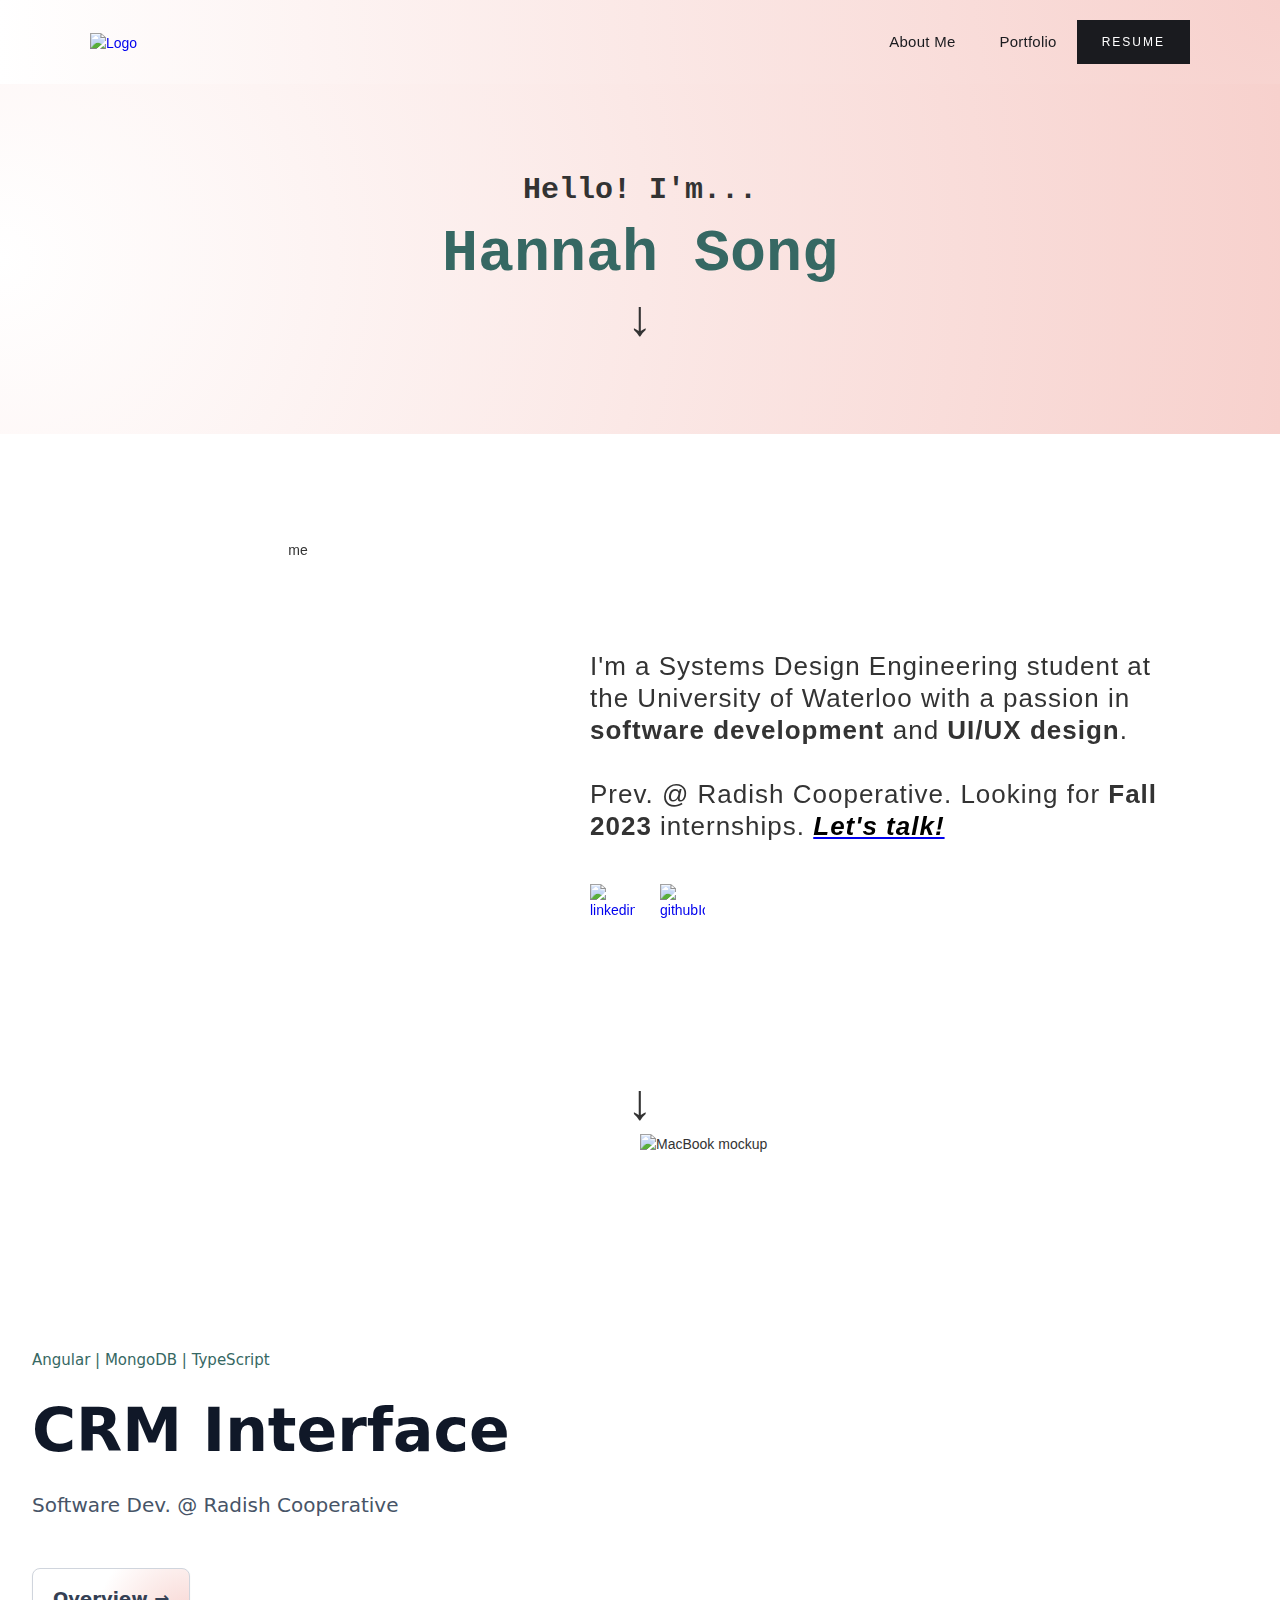
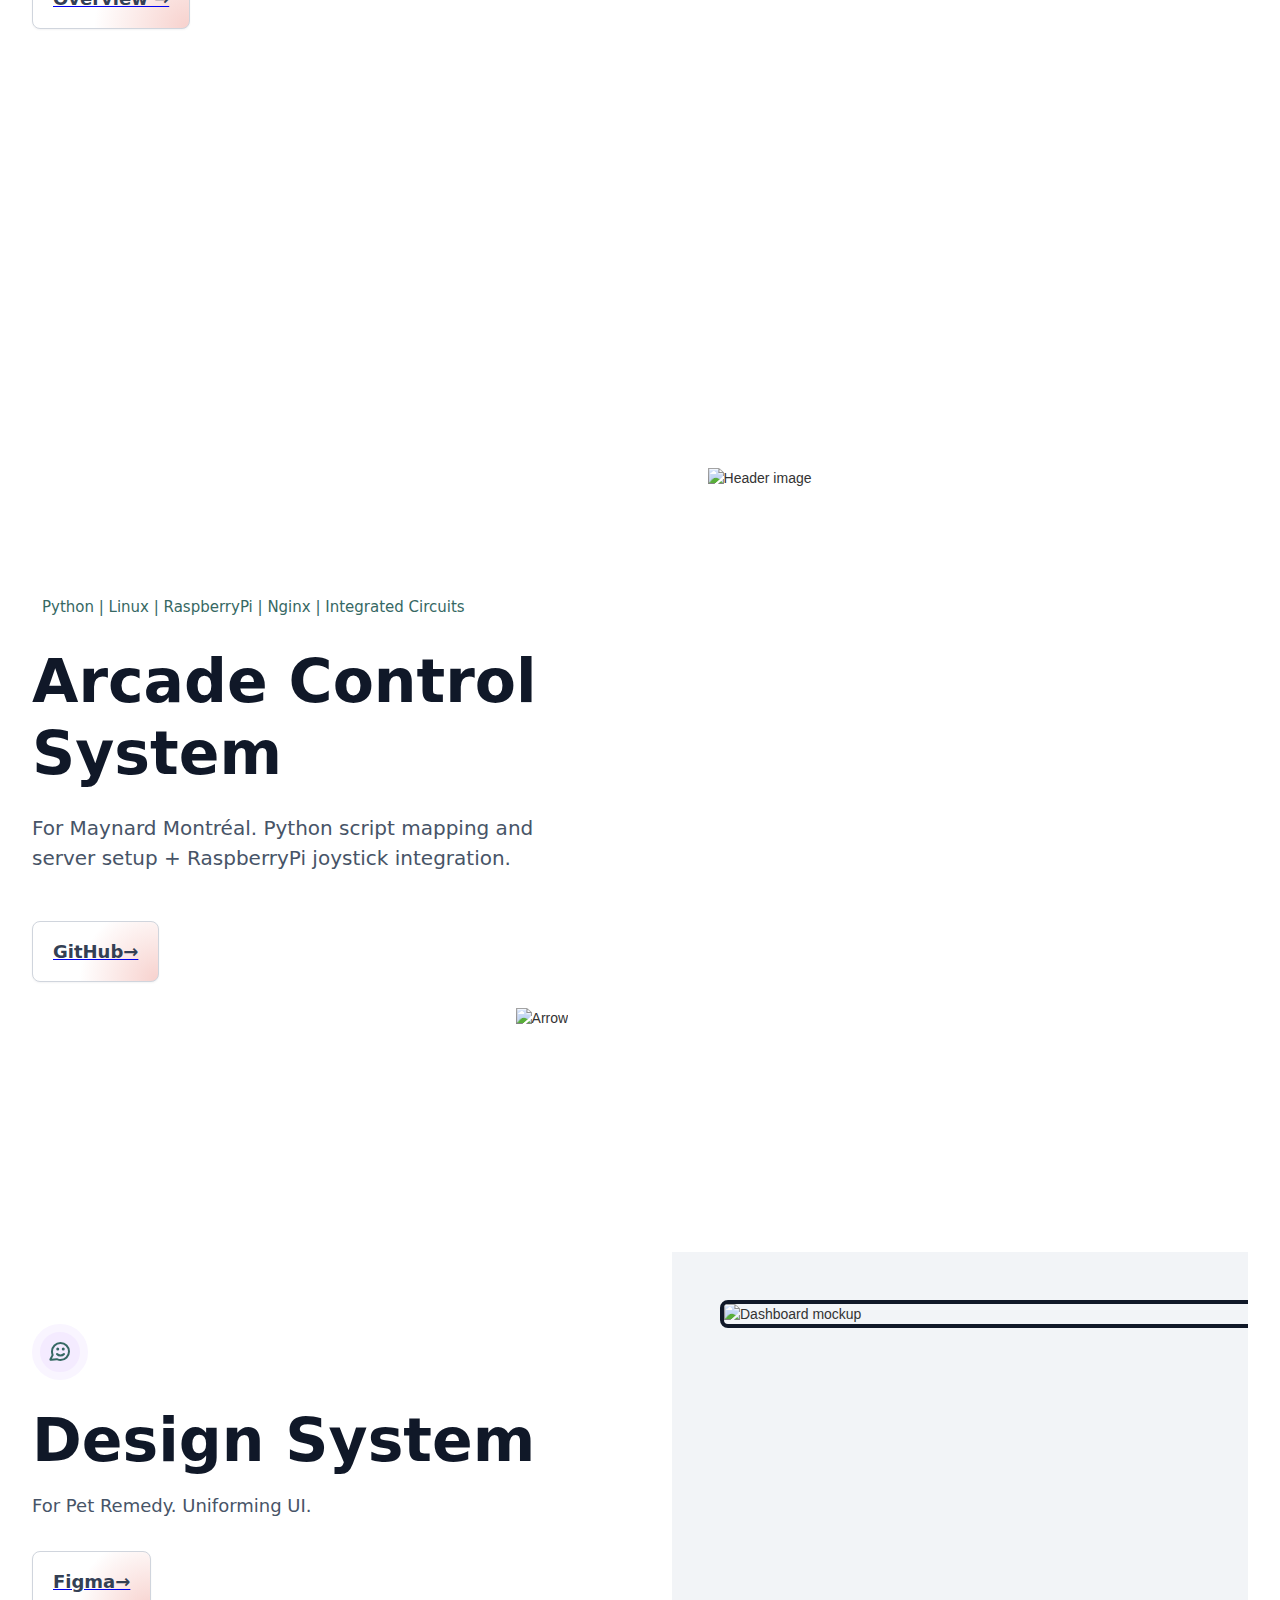
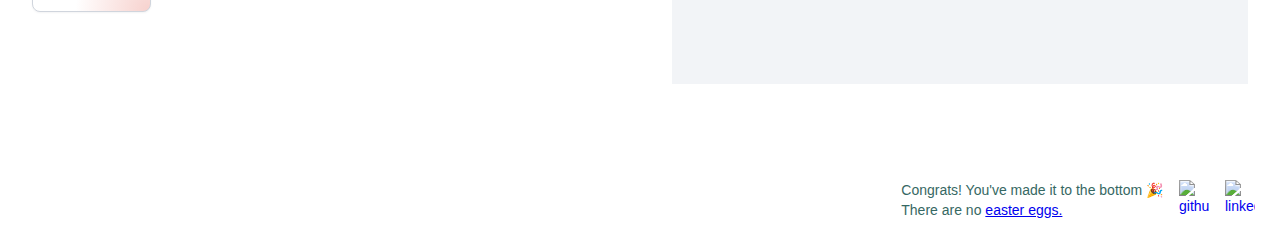
==== commit a73ae47f: "resume update" ====
--- a/index.html
+++ b/index.html
@@ -76,7 +76,7 @@
                   <a href="#work1" class="nav-link-3">Portfolio</a>
                 </li>
                 <li class="mobile-margin-top-12">
-                  <a href="https://drive.google.com/file/d/1LnvhmqU_hfXV7-kImehsI5ng8-mOpi-m/view" target="_blank" class="button-primary-3 w-button">Resume</a>
+                  <a href="https://drive.google.com/file/d/1YeGxYzXAEZLJaKcsi9_1f0-IEHAIfE2-/view" target="_blank" class="button-primary-3 w-button">Resume</a>
                 </li>
               </ul>
             </nav>
@@ -318,7 +318,7 @@
                   </div>
                 </div>
                 <div class="uui-space-small-3"></div>
-                <h2 class="uui-heading-medium-3">Style Guide</h2>
+                <h2 class="uui-heading-xlarge-4">Design System</h2>
                 <div class="uui-space-xsmall-2"></div>
                 <div class="uui-text-size-large-3">
                   For Pet Remedy. Uniforming UI.
--- a/css/hannahsong.css
+++ b/css/hannahsong.css
@@ -1744,8 +1744,8 @@
 }
 
 .radishoverviewsec2 {
-  padding-top: 7rem;
-  padding-bottom: 4rem;
+  padding-top: 5rem;
+  padding-bottom: 1rem;
 }
 
 .uui-text-size-large-2 {
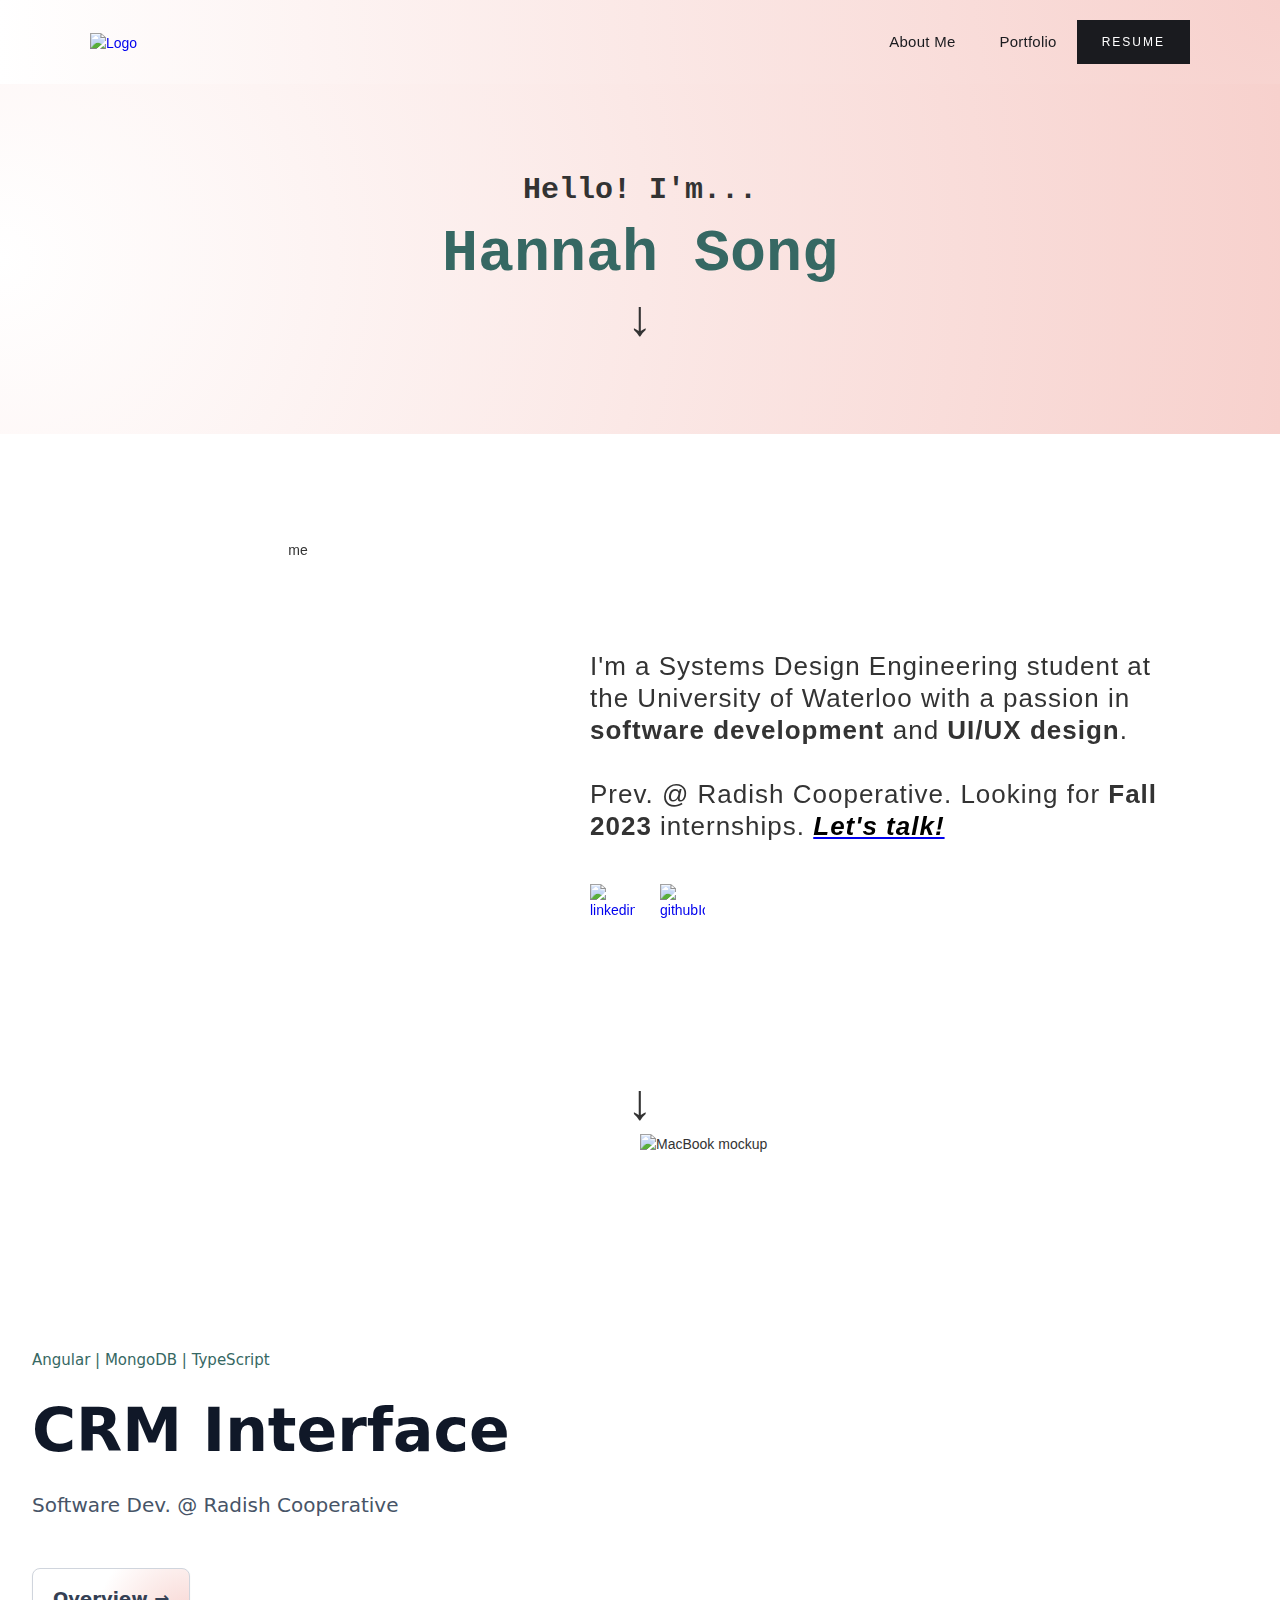
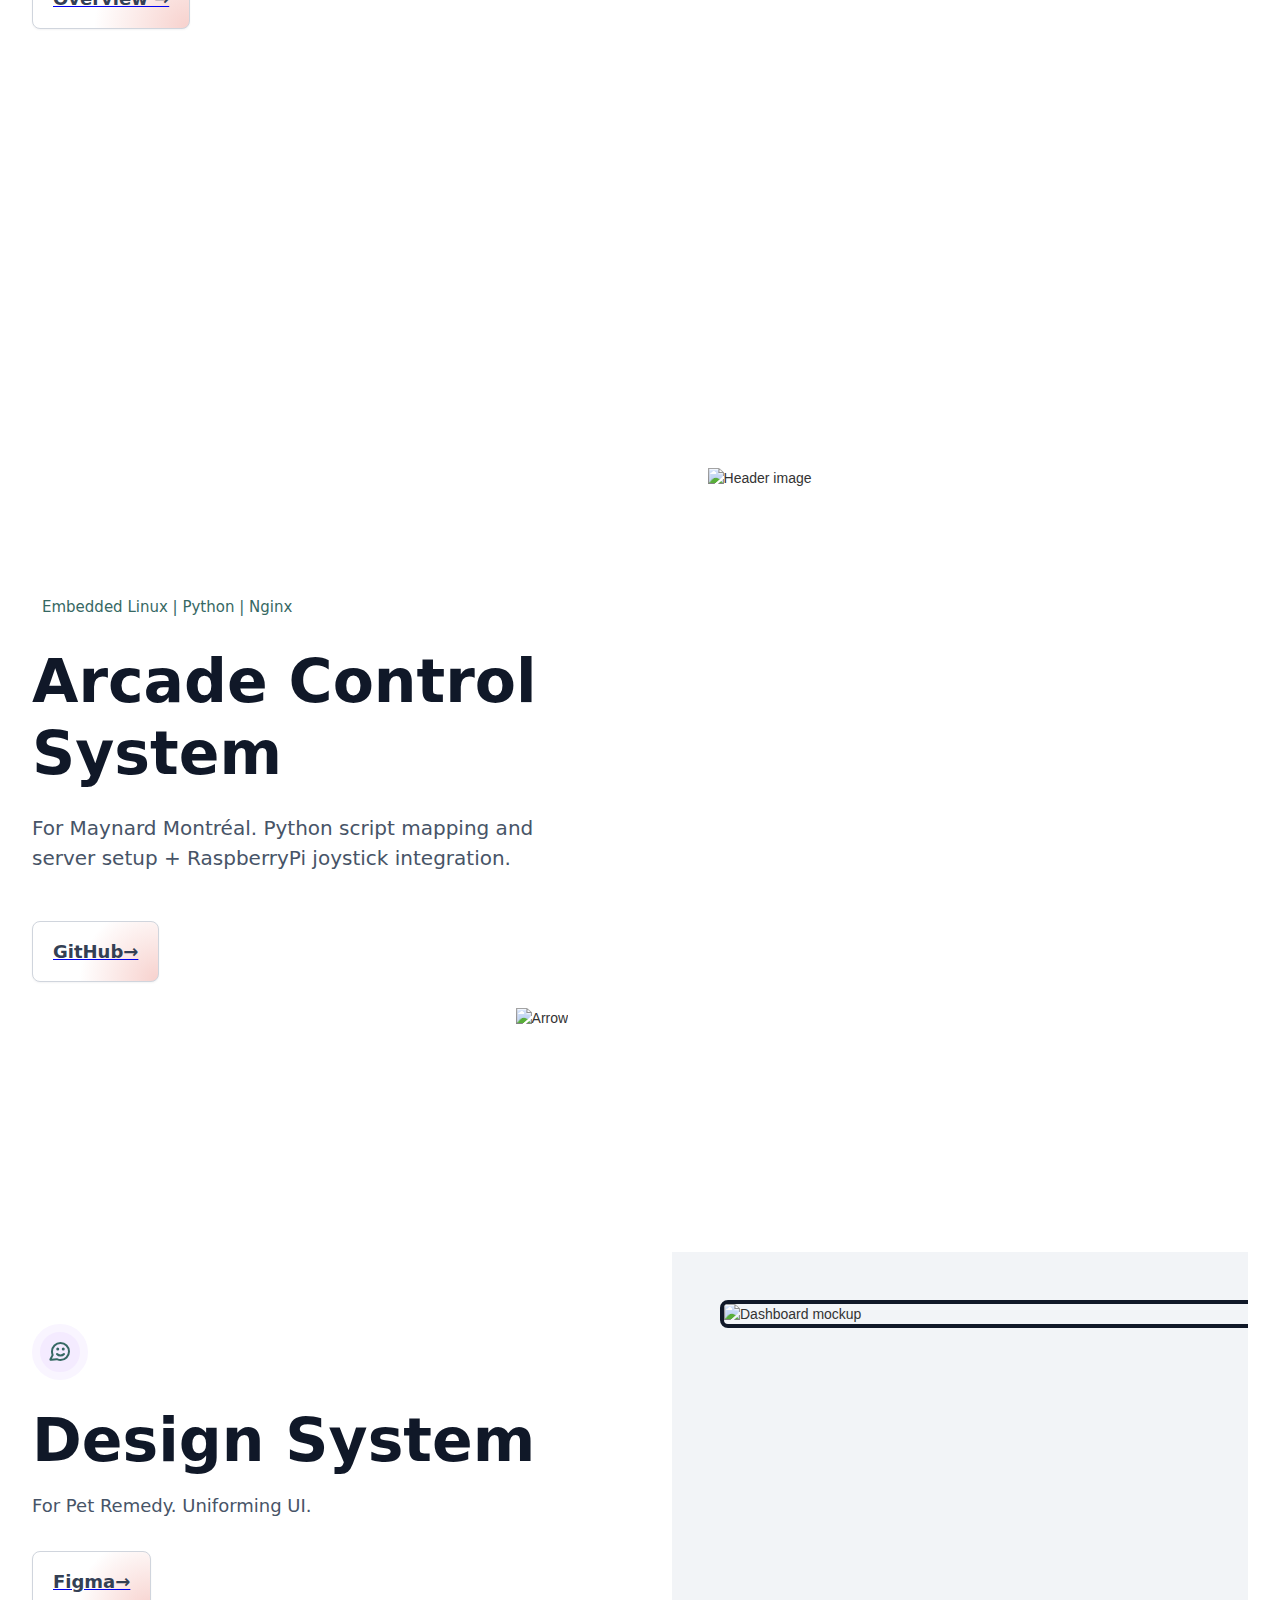
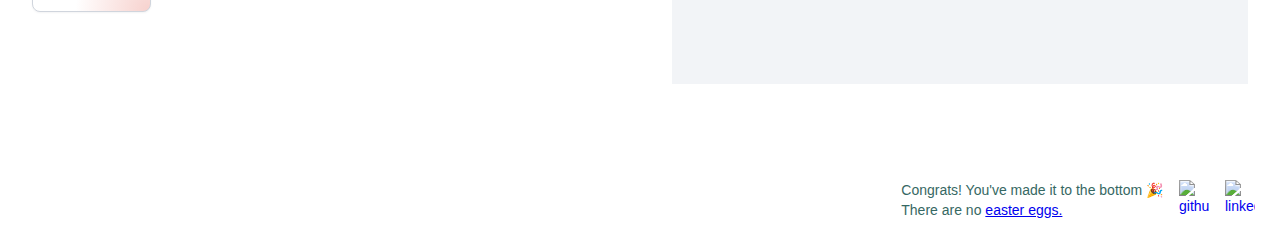
==== commit a4b1d6f6: "resme update" ====
--- a/index.html
+++ b/index.html
@@ -76,7 +76,7 @@
                   <a href="#work1" class="nav-link-3">Portfolio</a>
                 </li>
                 <li class="mobile-margin-top-12">
-                  <a href="https://drive.google.com/file/d/1YeGxYzXAEZLJaKcsi9_1f0-IEHAIfE2-/view" target="_blank" class="button-primary-3 w-button">Resume</a>
+                  <a href="https://drive.google.com/file/d/1C7fRWLPp-xtiHwE-xaShrGJ7xEZDYbAG/view" target="_blank" class="button-primary-3 w-button">Resume</a>
                 </li>
               </ul>
             </nav>
@@ -234,8 +234,7 @@
                       class="uui-badge-group_badge is-primary"
                     >
                       <div class="text-block">
-                        Python | Linux | RaspberryPi | Nginx | Integrated
-                        Circuits
+                        Embedded Linux | Python | Nginx 
                       </div>
                     </div>
                   </div>
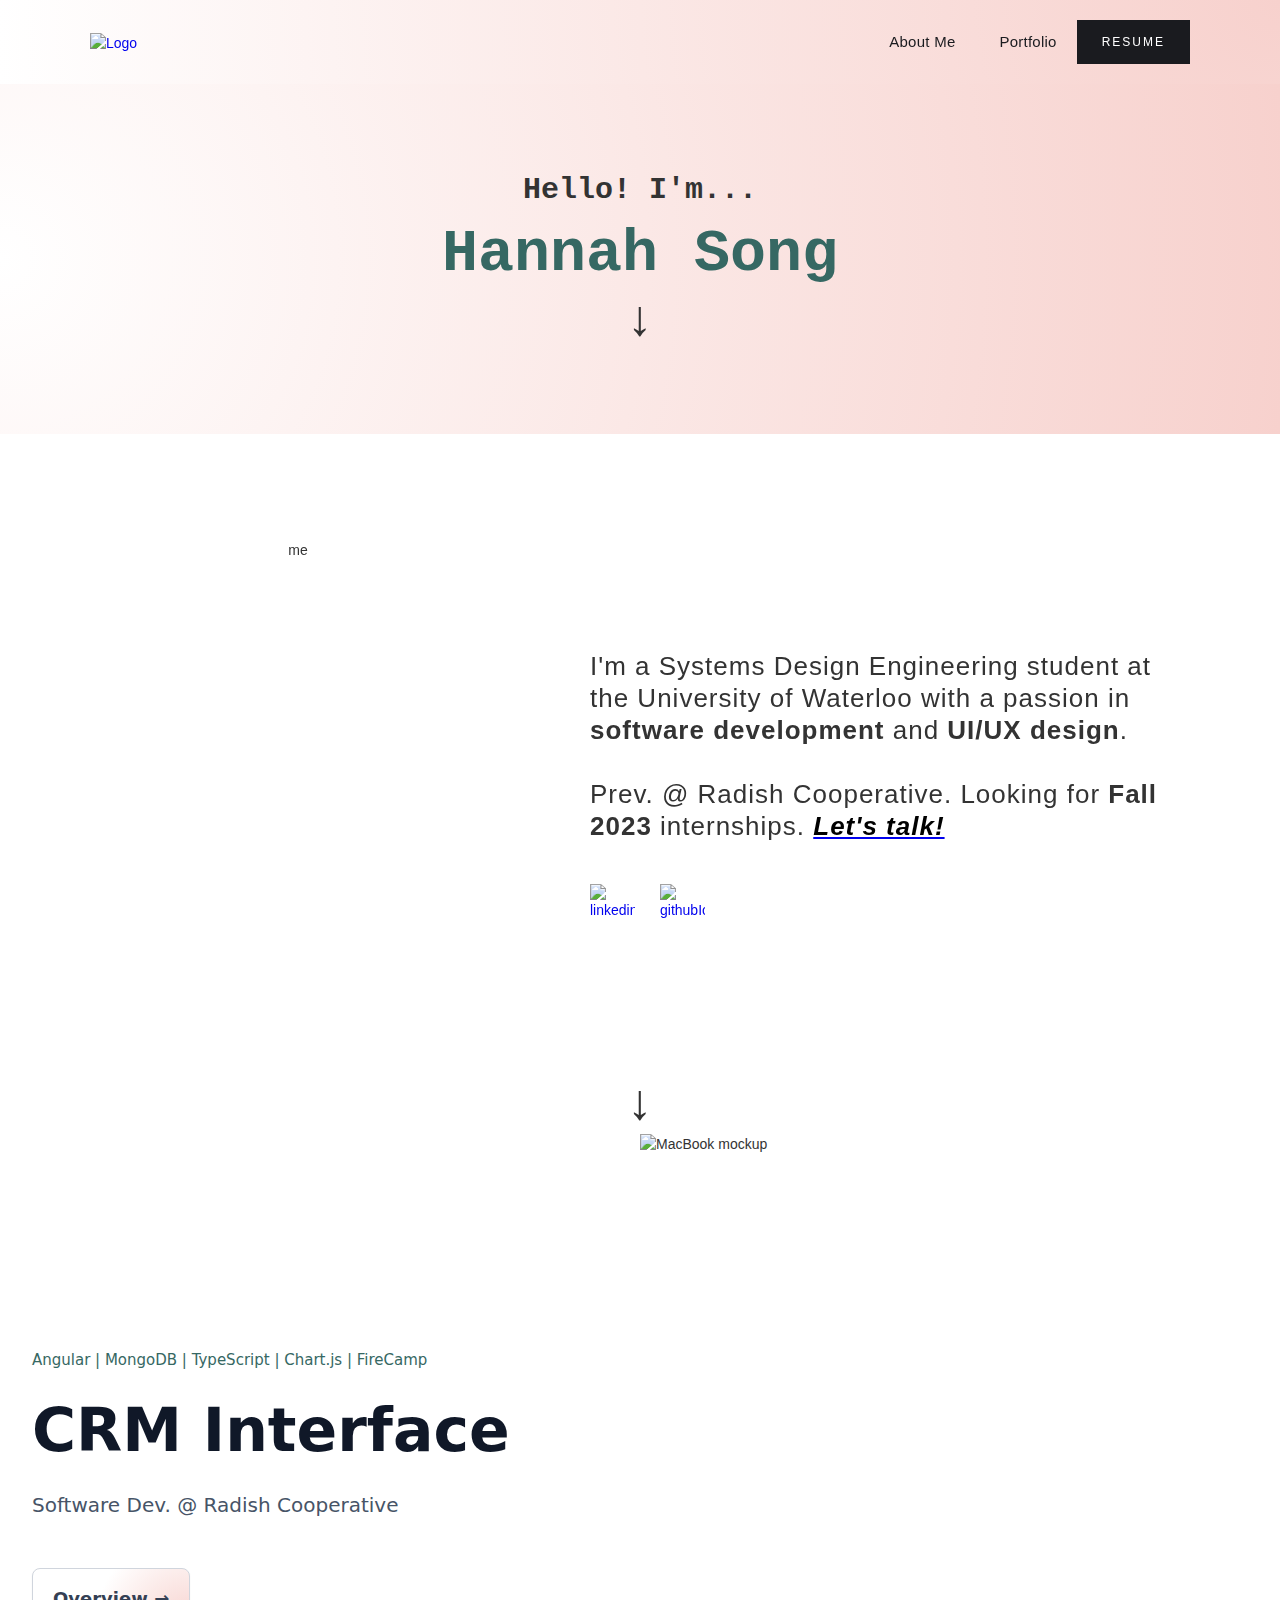
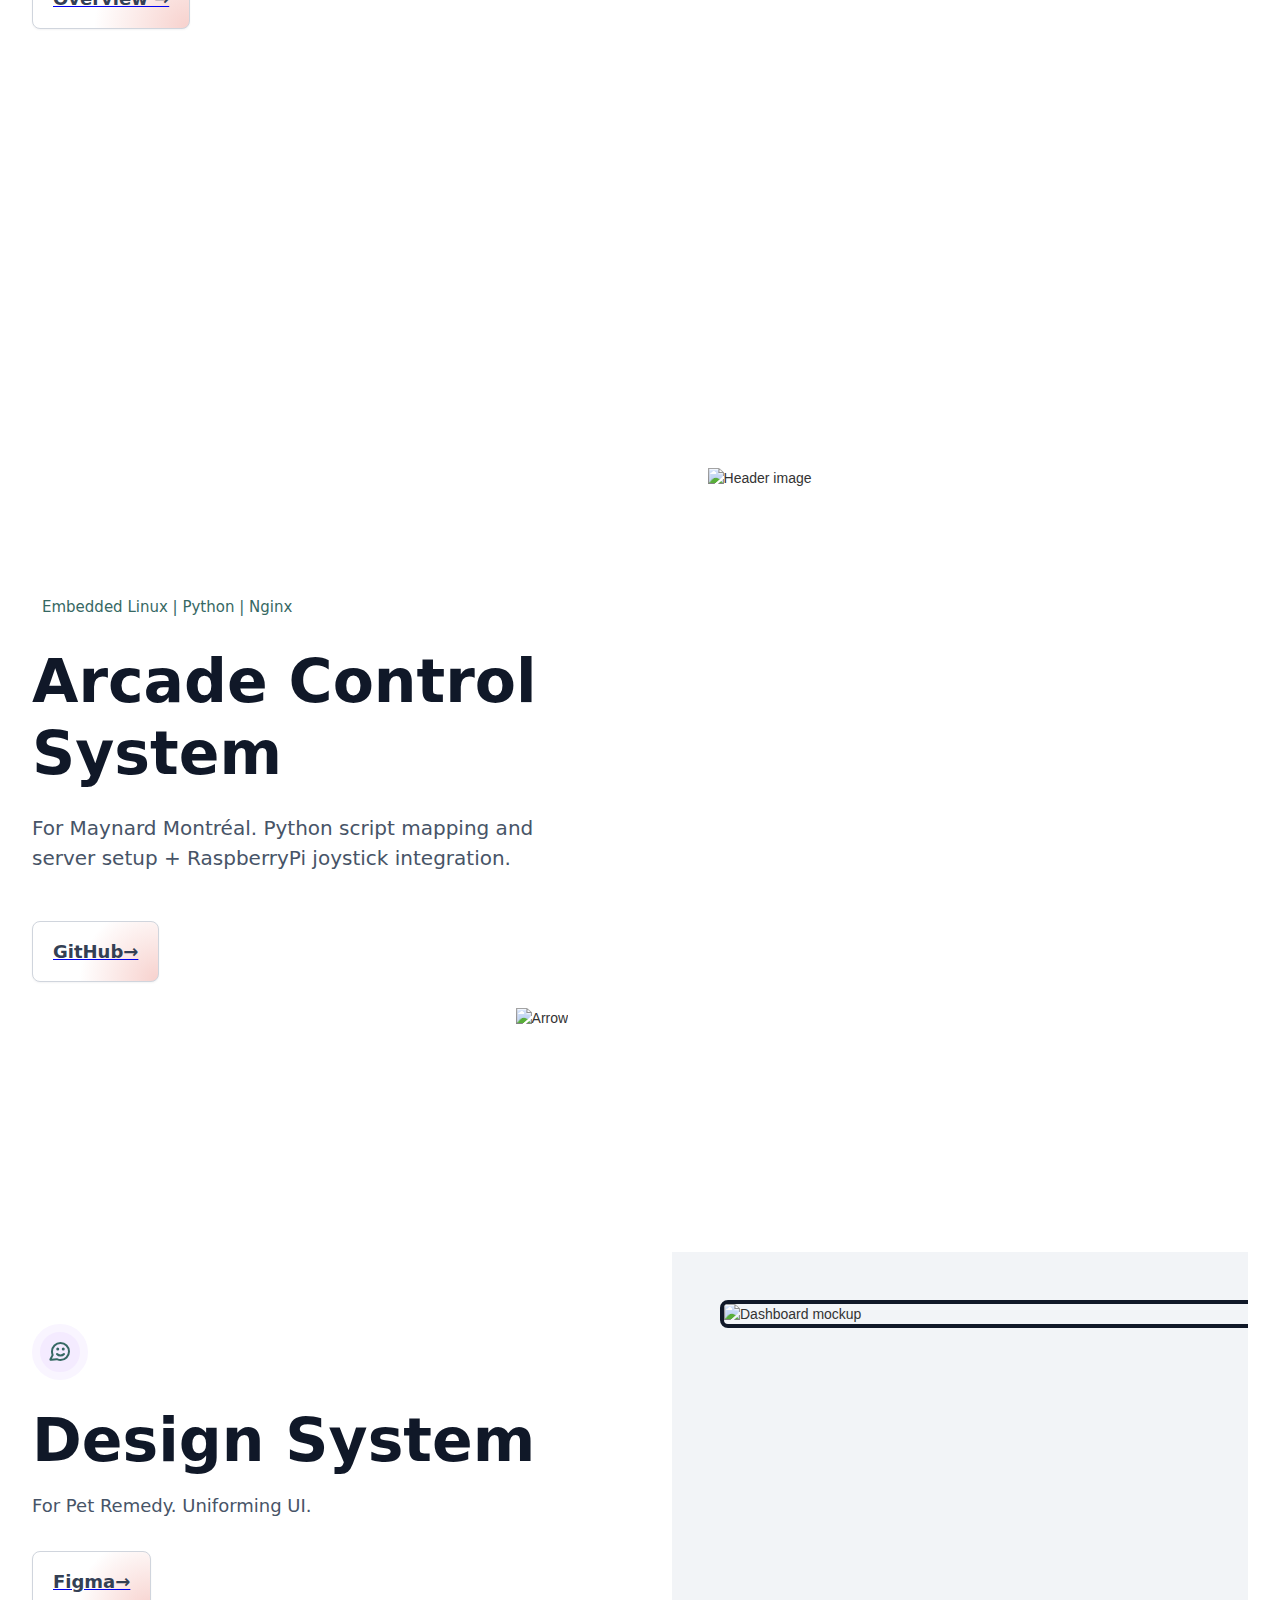
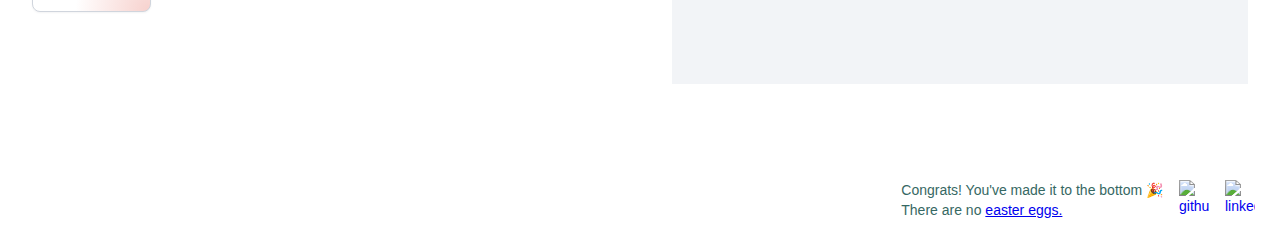
==== commit 64fca013: "commit" ====
--- a/index.html
+++ b/index.html
@@ -76,7 +76,12 @@
                   <a href="#work1" class="nav-link-3">Portfolio</a>
                 </li>
                 <li class="mobile-margin-top-12">
-                  <a href="https://drive.google.com/file/d/1C7fRWLPp-xtiHwE-xaShrGJ7xEZDYbAG/view" target="_blank" class="button-primary-3 w-button">Resume</a>
+                  <a
+                    href="https://drive.google.com/file/d/1RNnTGzdCxYbx-PDZlWS4H1Ly2gQl_FXc/view"
+                    target="_blank"
+                    class="button-primary-3 w-button"
+                    >Resume</a
+                  >
                 </li>
               </ul>
             </nav>
@@ -176,7 +181,7 @@
             <div class="w-layout-grid uui-heroheader04_component">
               <div class="uui-heroheader04_content">
                 <div class="uui-button-row button-row-center-mobile-landscape">
-                  <div class="text-block">Angular | MongoDB | TypeScript</div>
+                  <div class="text-block">Angular | MongoDB | TypeScript | Chart.js | FireCamp</div>
                 </div>
                 <div class="uui-space-small"></div>
                 <h1 class="uui-heading-xlarge">CRM Interface</h1>
@@ -234,7 +239,7 @@
                       class="uui-badge-group_badge is-primary"
                     >
                       <div class="text-block">
-                        Embedded Linux | Python | Nginx 
+                        Embedded Linux | Python | Nginx
                       </div>
                     </div>
                   </div>
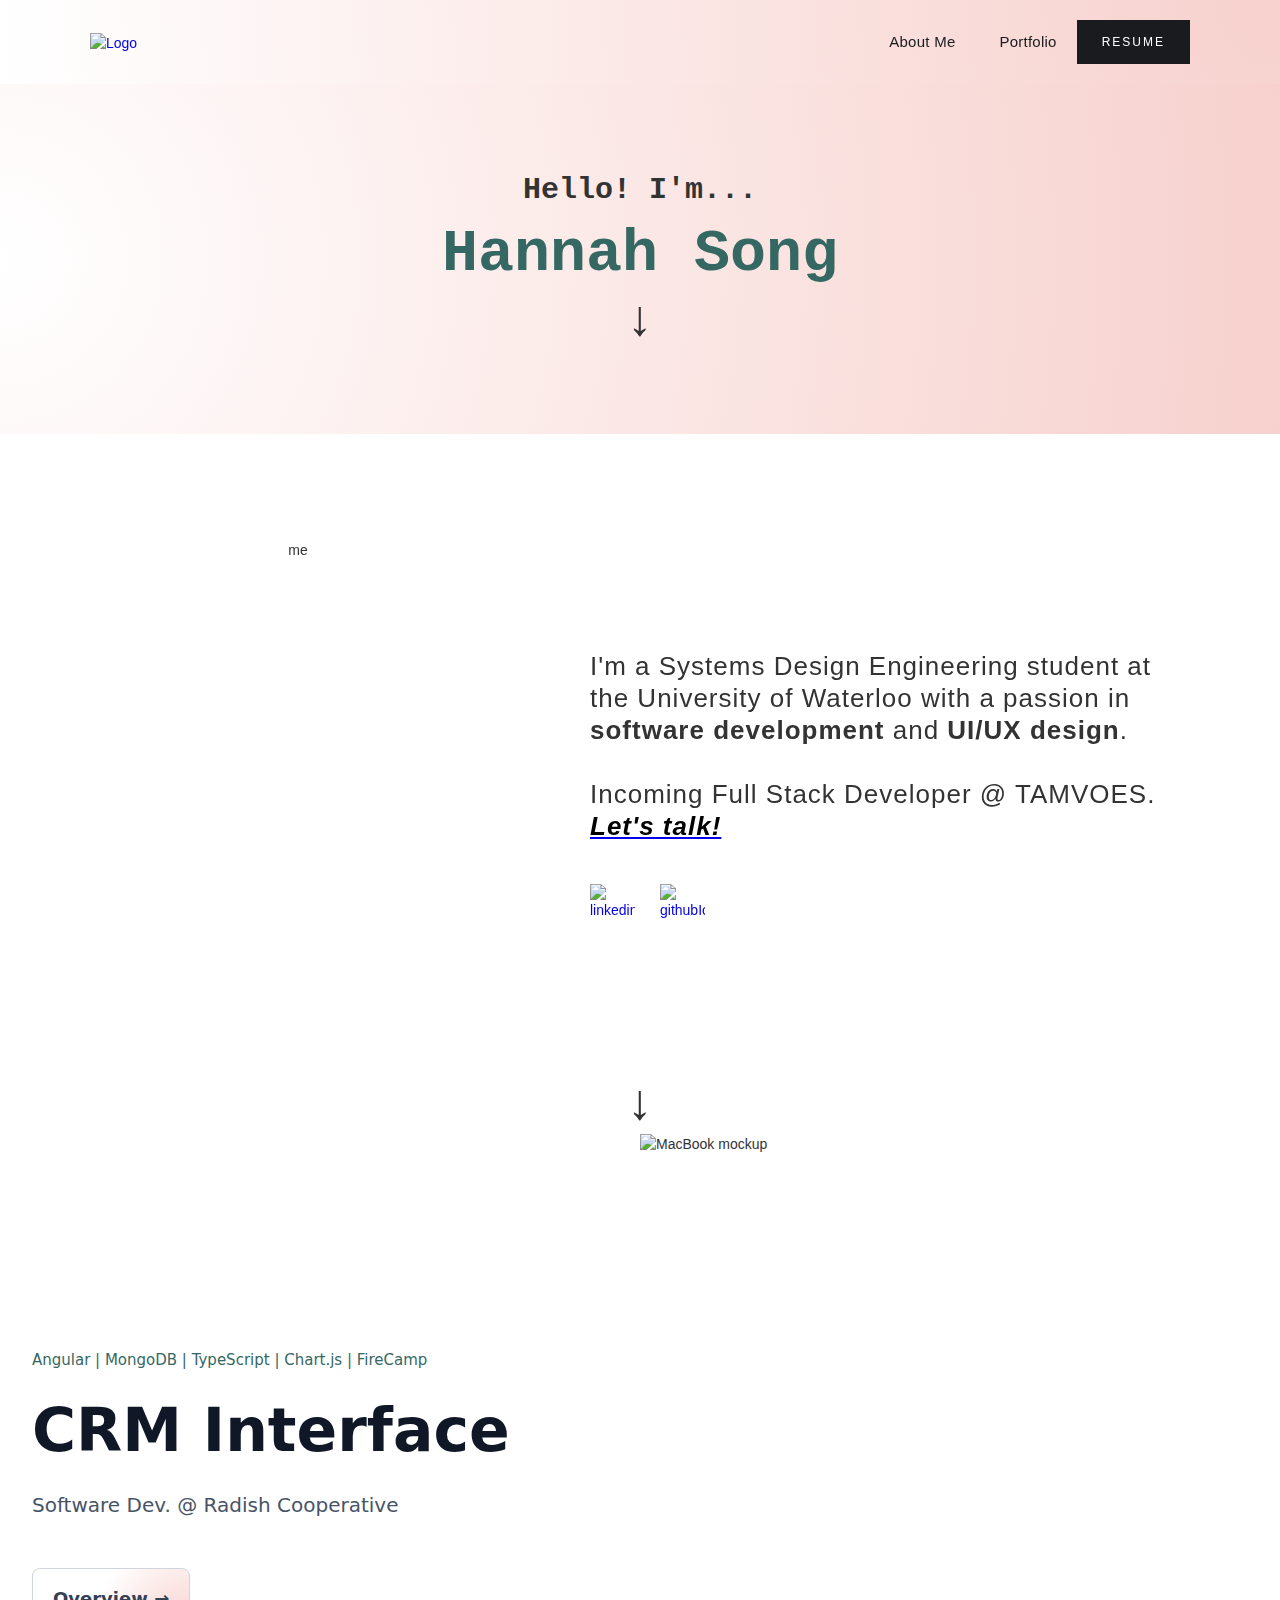
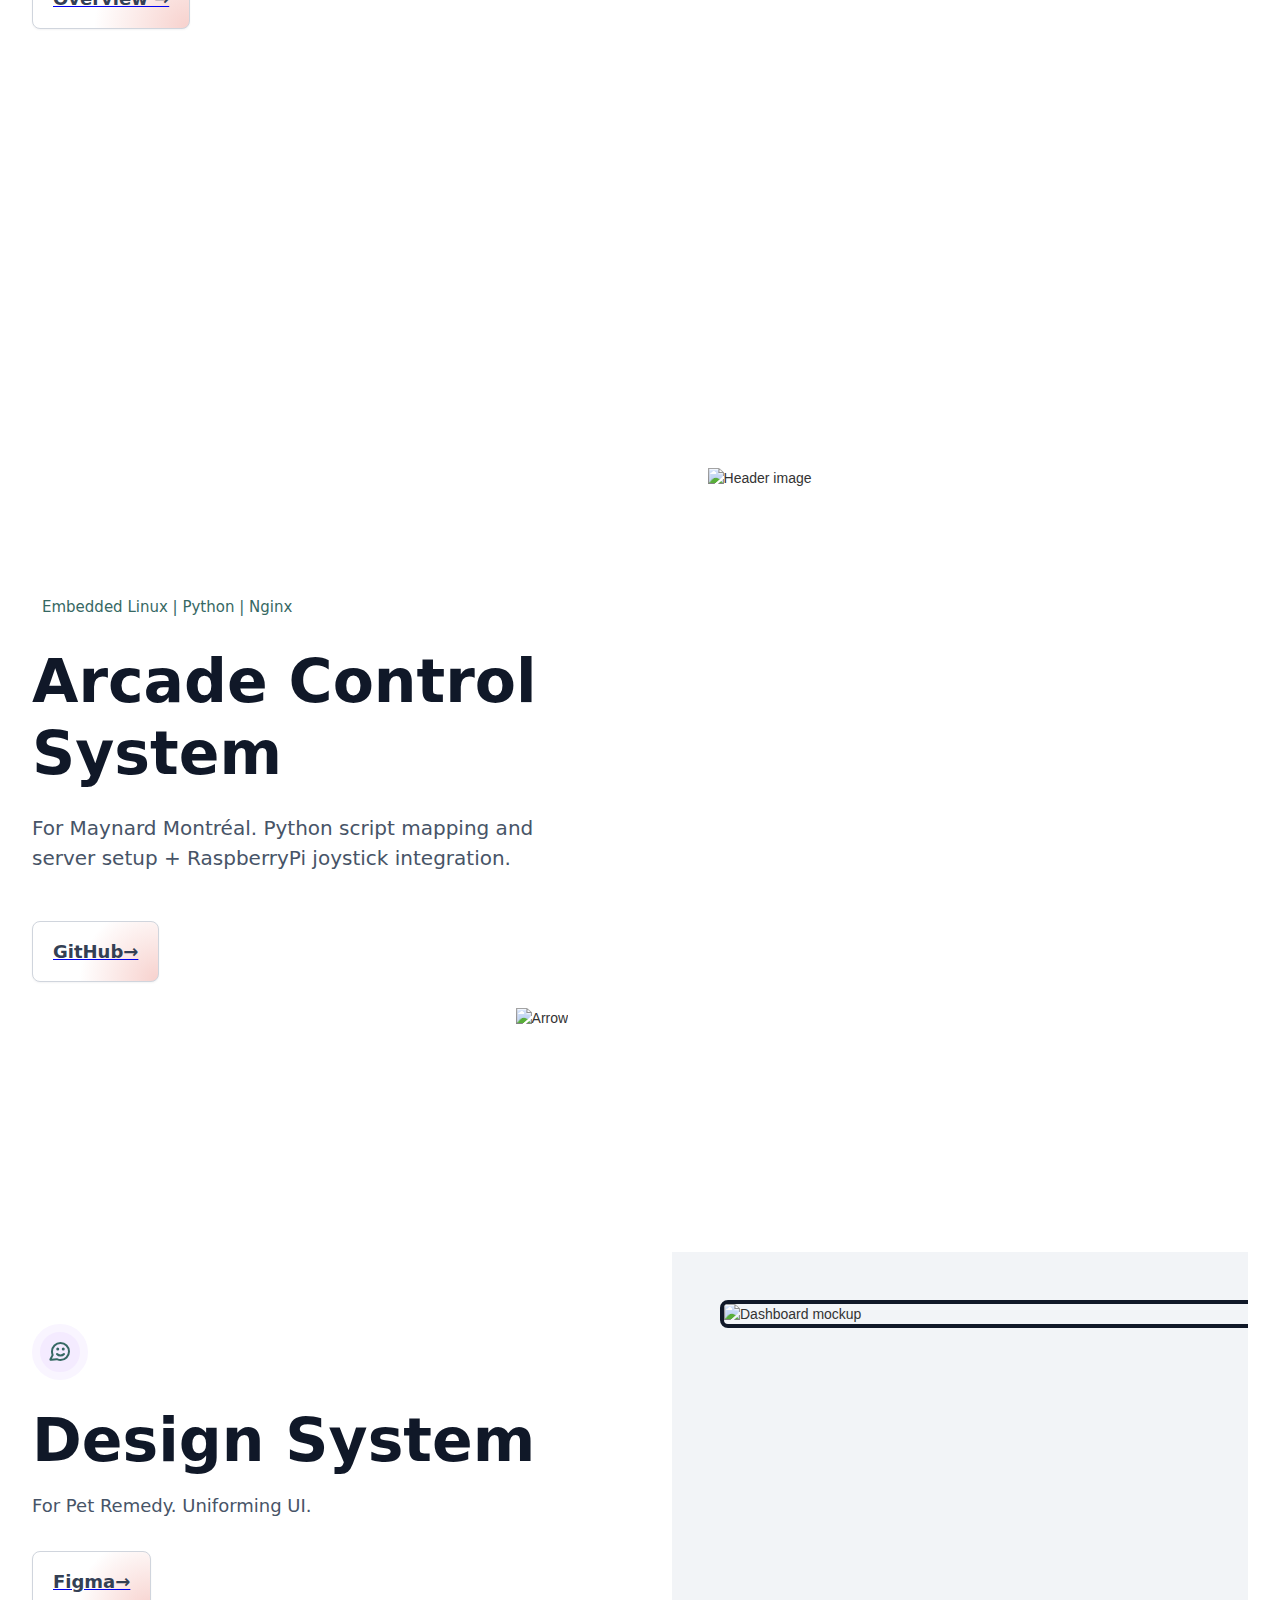
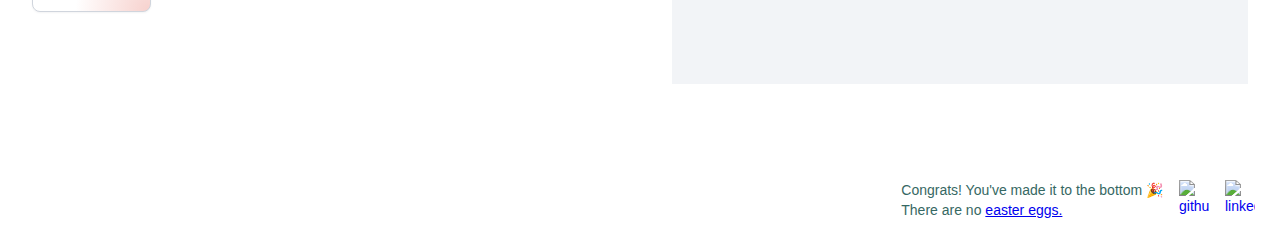
==== commit 135c8699: "resumeupdate" ====
--- a/index.html
+++ b/index.html
@@ -128,8 +128,7 @@
         <p class="aboutmep">
           I&#x27;m a Systems Design Engineering student at the University of
           Waterloo with a passion in <strong>software development</strong> and
-          <strong>UI/UX design</strong>.<br /><br />Prev. @ Radish Cooperative.
-          Looking for <strong>Fall 2023</strong> internships.
+          <strong>UI/UX design</strong>.<br /><br />Incoming Full Stack Developer @ TAMVOES.
           <a
             href="mailto:h9song@uwaterloo.ca?subject=Hello!%20I%20saw%20your%20website%20and..."
             ><span class="text-span"
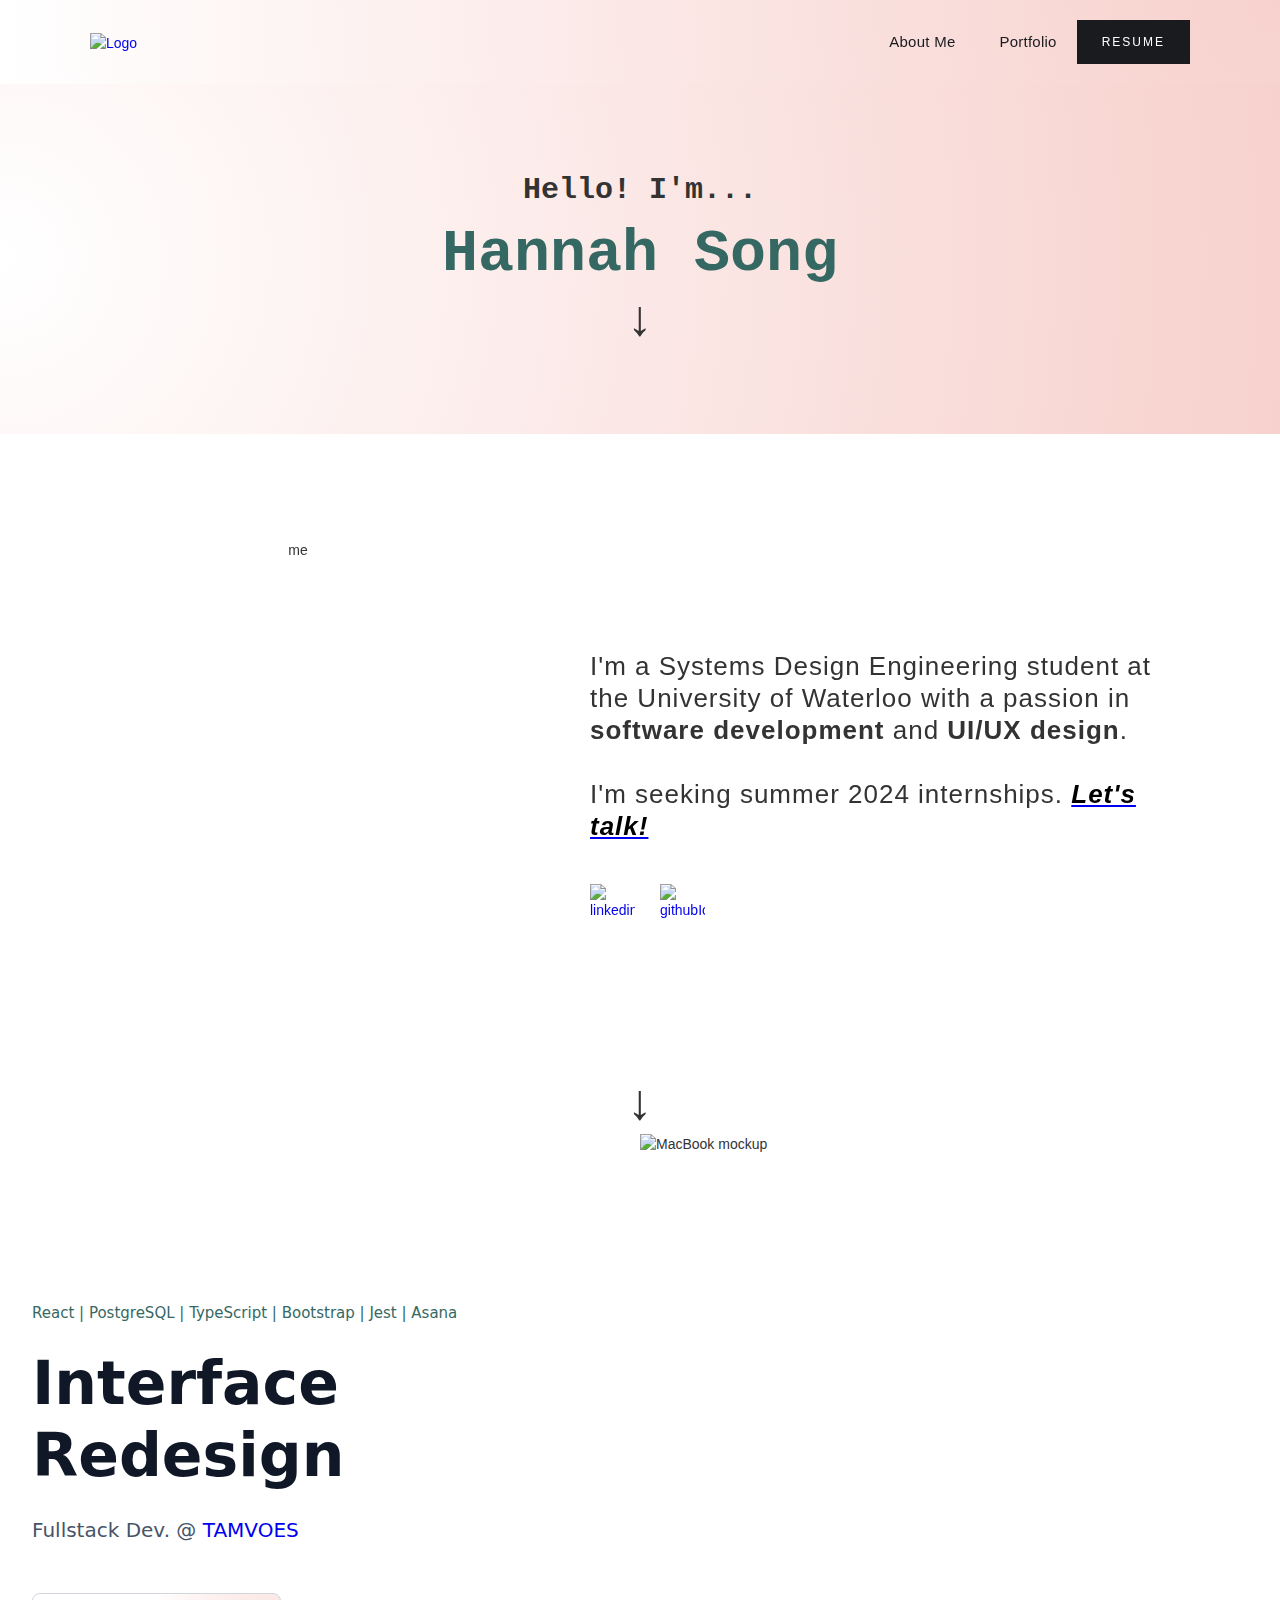
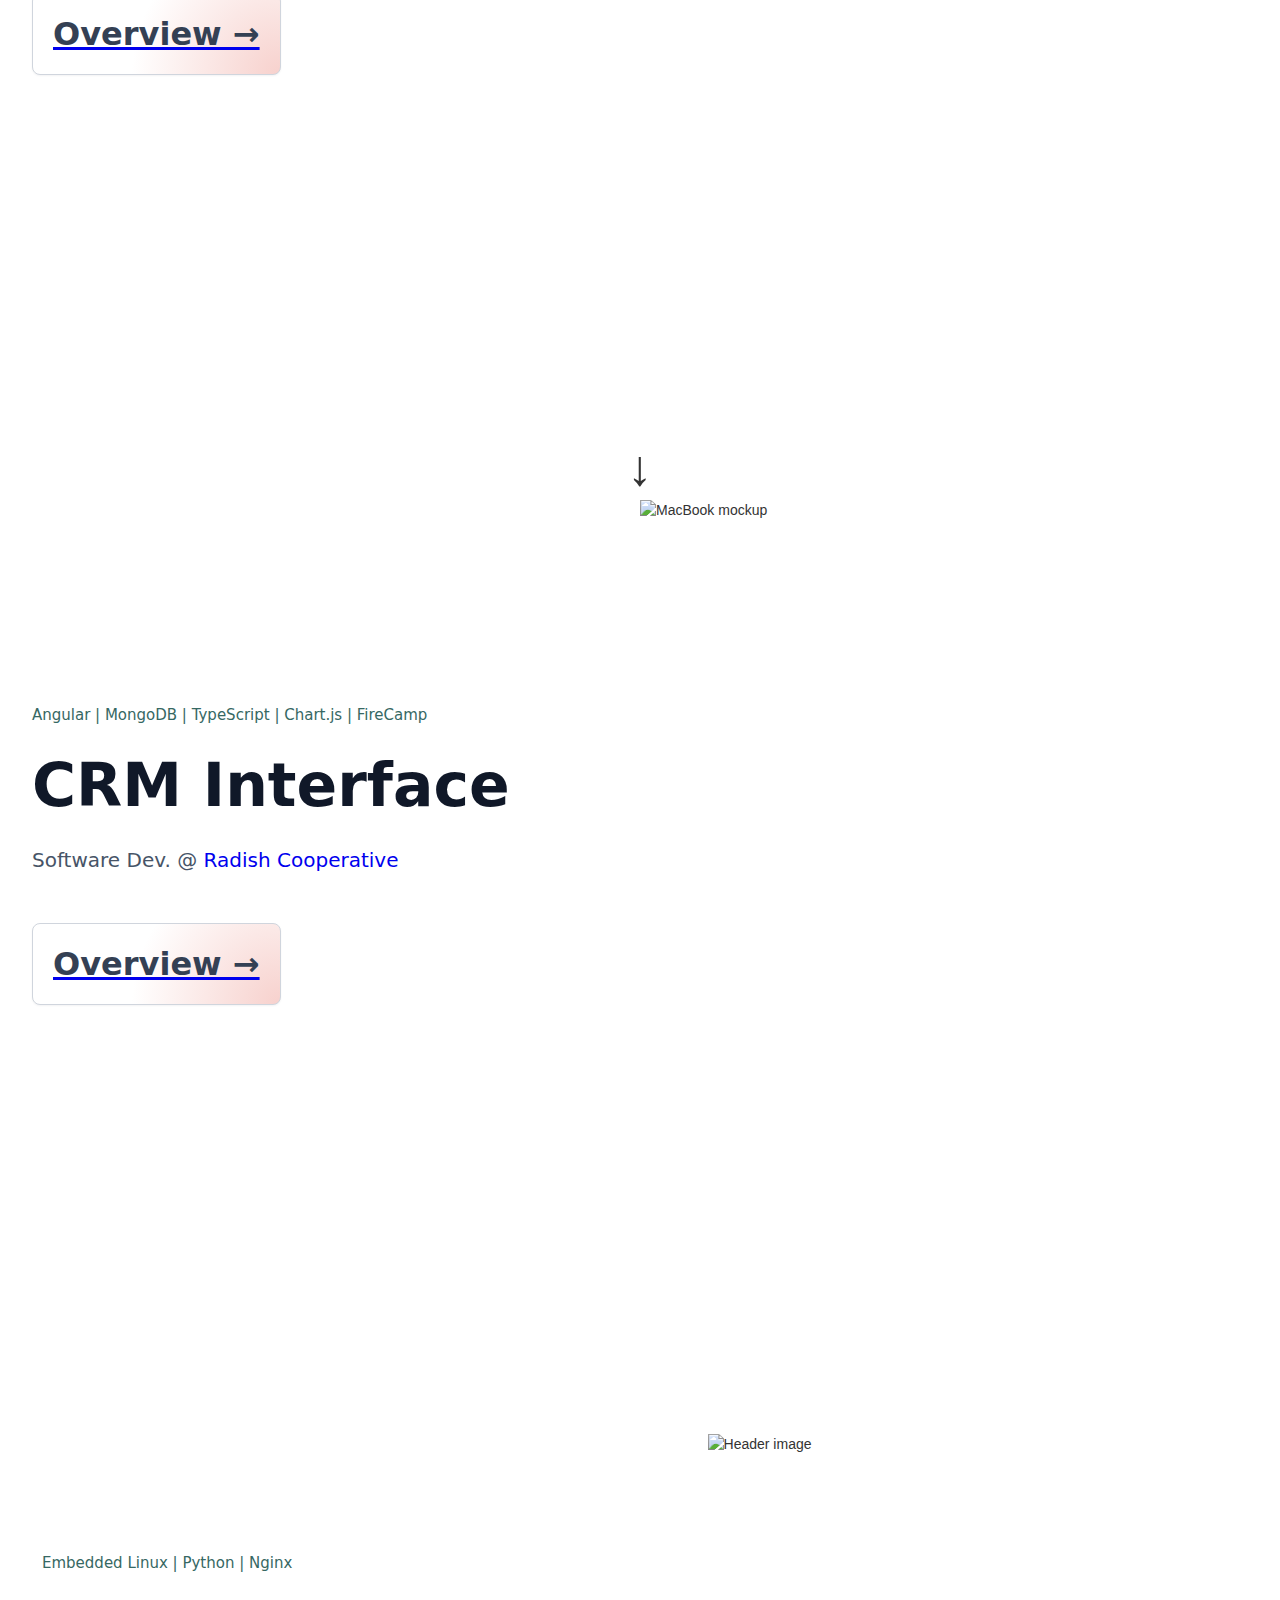
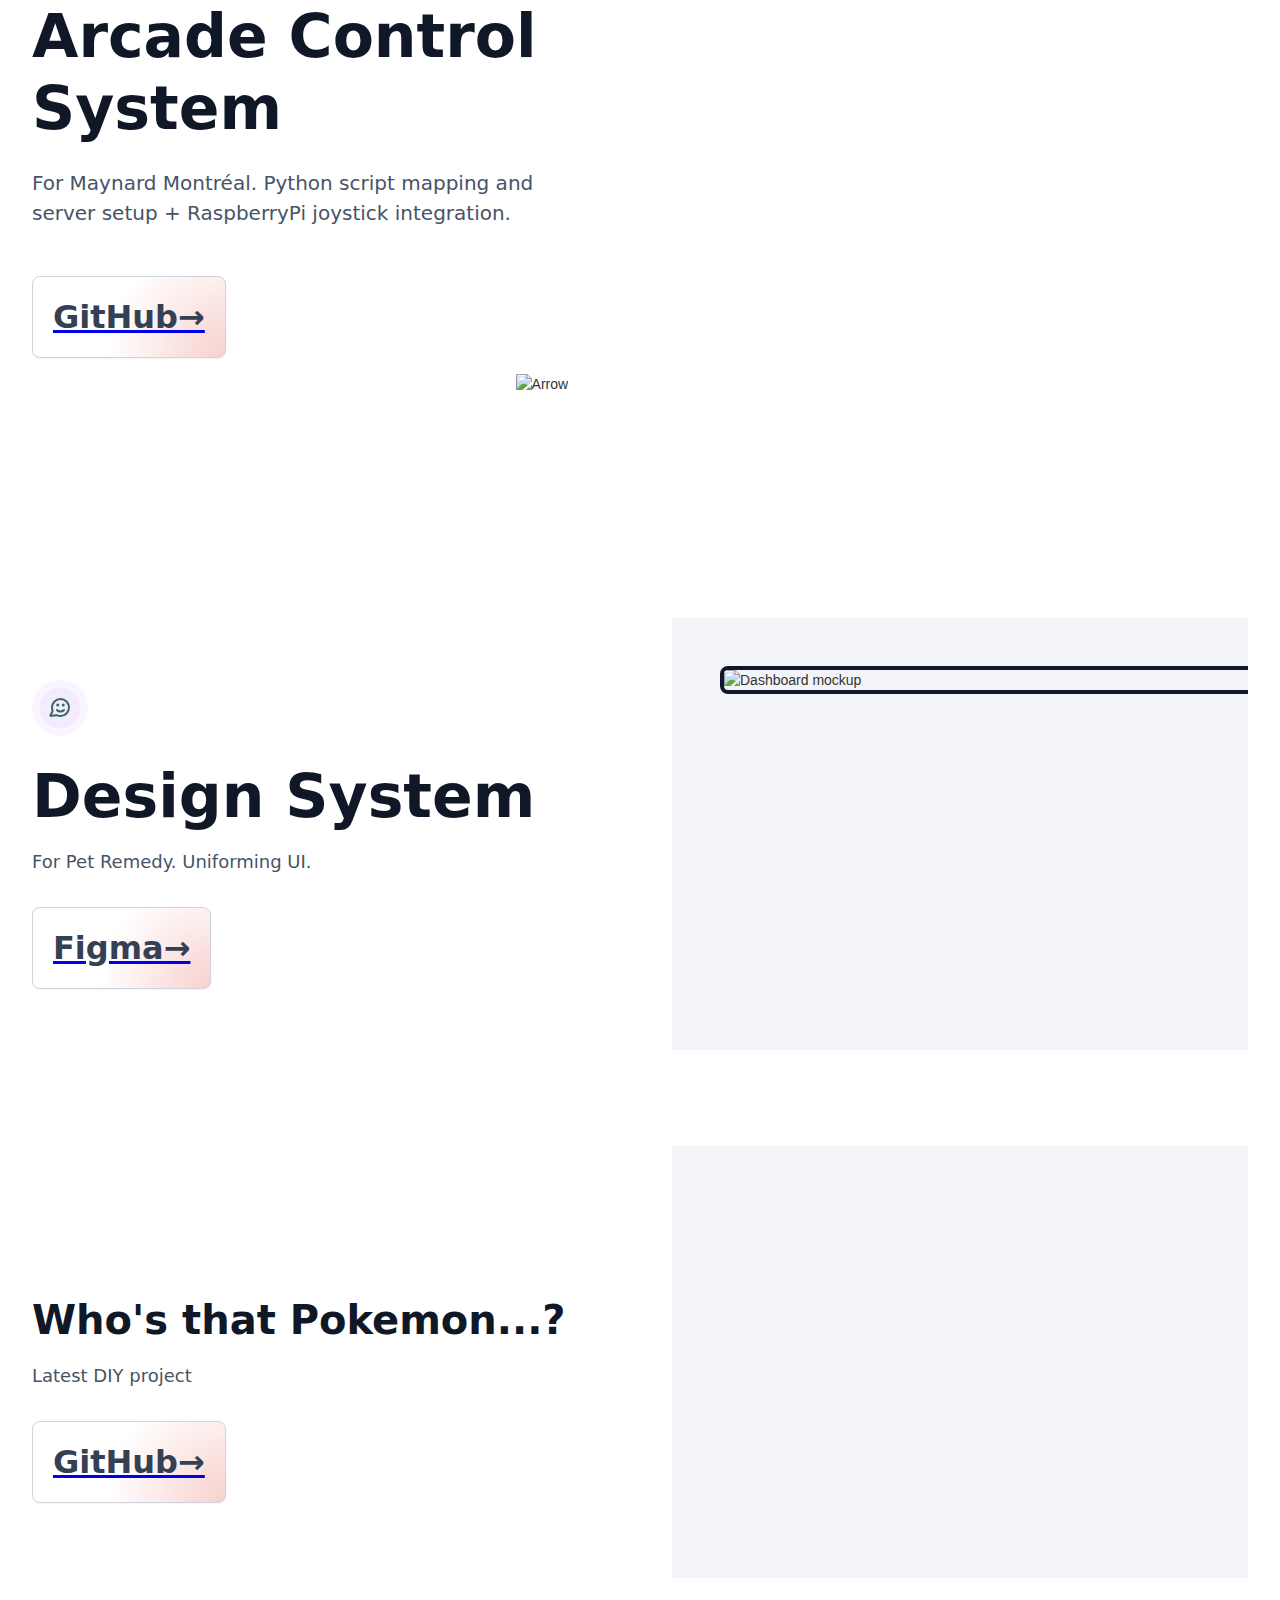
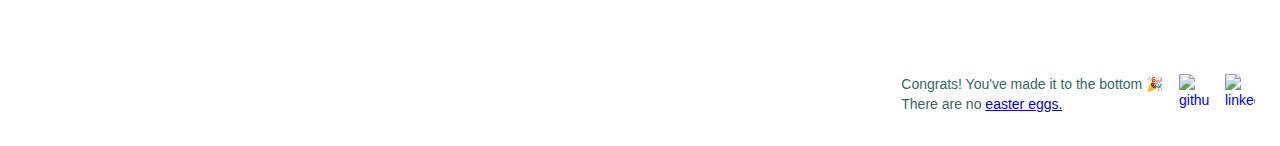
==== commit b96898d0: "added pokemon section" ====
--- a/index.html
+++ b/index.html
@@ -77,7 +77,7 @@
                 </li>
                 <li class="mobile-margin-top-12">
                   <a
-                    href="https://drive.google.com/file/d/1RNnTGzdCxYbx-PDZlWS4H1Ly2gQl_FXc/view"
+                    href="https://drive.google.com/file/d/1taaxTZzyPcs2L9f760oFSMFAqY_Valnm/view"
                     target="_blank"
                     class="button-primary-3 w-button"
                     >Resume</a
@@ -98,7 +98,7 @@
       </h1>
       <h1 class="myname">
         <span
-          data-words="Hannah Song, a software developer., a designer., mindful of inclusive design., thrilled about The Barbie Movie., inspired by dedicated people., occasionally getting sunburnt., committed to the process of learning."
+          data-words="Hannah Song, a software developer., a designer., mindful of inclusive design., thrilled about Arcane season 2., inspired by dedicated people., occasionally getting sunburnt., committed to the process of learning."
           data-delay="75"
           class="typer"
           >Hannah Song</span
@@ -111,15 +111,11 @@
     <section id="abMe" class="smallspace wf-section"></section>
     <div id="abMe" class="aboutme w-container">
       <img
-        src="images/radishpfp.png"
+        src="images/profilePicture.jpg"
         loading="lazy"
         width="500"
         height="500"
-        srcset="
-          images/radishpfp-p-500.png 500w,
-          images/radishpfp-p-800.png 800w,
-          images/radishpfp.png       828w
-        "
+        srcset="images/profilePicture.jpg 828w"
         sizes="(max-width: 767px) 100vw, 500px"
         alt="me"
         class="myface"
@@ -128,7 +124,8 @@
         <p class="aboutmep">
           I&#x27;m a Systems Design Engineering student at the University of
           Waterloo with a passion in <strong>software development</strong> and
-          <strong>UI/UX design</strong>.<br /><br />Incoming Full Stack Developer @ TAMVOES.
+          <strong>UI/UX design</strong>.<br /><br />I'm seeking summer 2024
+          internships.
           <a
             href="mailto:h9song@uwaterloo.ca?subject=Hello!%20I%20saw%20your%20website%20and..."
             ><span class="text-span"
@@ -180,21 +177,93 @@
             <div class="w-layout-grid uui-heroheader04_component">
               <div class="uui-heroheader04_content">
                 <div class="uui-button-row button-row-center-mobile-landscape">
-                  <div class="text-block">Angular | MongoDB | TypeScript | Chart.js | FireCamp</div>
+                  <div class="text-block">
+                    React | PostgreSQL | TypeScript | Bootstrap | Jest | Asana
+                  </div>
+                </div>
+                <div class="uui-space-small"></div>
+                <h1 class="uui-heading-xlarge">Interface Redesign</h1>
+                <div class="uui-space-small"></div>
+                <div class="uui-max-width-medium">
+                  <div class="uui-text-size-xlarge">
+                    Fullstack Dev. @
+                    <a
+                      style="text-decoration: none"
+                      href="https://tamvoes.com/main/"
+                      target="_blank"
+                      >TAMVOES</a
+                    >
+                  </div>
+                </div>
+                <div class="uui-space-large"></div>
+                <div class="uui-button-row is-reverse-mobile-landscape">
+                  <a href="overview1.html" class="w-inline-block">
+                    <div class="uui-button-secondary-gray is-button-large">
+                      <strong style="font-size: 2rem" class="bold-text"
+                        >Overview →</strong
+                      >
+                    </div>
+                  </a>
+                </div>
+              </div>
+              <div class="uui-heroheader04_image-wrapper">
+                <img
+                  class="radishimg"
+                  src="images/proSearch.png"
+                  width="1440"
+                  height="1000"
+                  alt="MacBook mockup"
+                  sizes="(max-width: 991px) 100vw, 1216px"
+                  id="work1"
+                  loading="lazy"
+                  srcset="images/proSearch.png 2000w"
+                />
+              </div>
+            </div>
+          </div>
+        </div>
+      </div>
+    </header>
+    <header class="experience2">
+      <div class="uui-page-padding">
+        <div class="uui-container-large">
+          <div class="uui-padding-vertical-xhuge">
+            <section class="bigspace wf-section">
+              <h1
+                data-w-id="9bdcd601-5783-1311-a491-d55d2e18dfb4"
+                class="downarrow1"
+              >
+                ↓
+              </h1>
+            </section>
+            <div class="w-layout-grid uui-heroheader04_component">
+              <div class="uui-heroheader04_content">
+                <div class="uui-button-row button-row-center-mobile-landscape">
+                  <div class="text-block">
+                    Angular | MongoDB | TypeScript | Chart.js | FireCamp
+                  </div>
                 </div>
                 <div class="uui-space-small"></div>
                 <h1 class="uui-heading-xlarge">CRM Interface</h1>
                 <div class="uui-space-small"></div>
                 <div class="uui-max-width-medium">
                   <div class="uui-text-size-xlarge">
-                    Software Dev. @ Radish Cooperative
+                    Software Dev. @
+                    <a
+                      style="text-decoration: none"
+                      href="https://radish.coop/en"
+                      target="_blank"
+                      >Radish Cooperative</a
+                    >
                   </div>
                 </div>
                 <div class="uui-space-large"></div>
                 <div class="uui-button-row is-reverse-mobile-landscape">
-                  <a href="overview.html" class="w-inline-block">
+                  <a href="overview2.html" class="w-inline-block">
                     <div class="uui-button-secondary-gray is-button-large">
-                      <strong class="bold-text">Overview →</strong>
+                      <strong style="font-size: 2rem" class="bold-text"
+                        >Overview →</strong
+                      >
                     </div>
                   </a>
                 </div>
@@ -223,7 +292,7 @@
         </div>
       </div>
     </header>
-    <header class="experience2">
+    <header class="experience3">
       <div class="uui-page-padding-2">
         <div class="uui-container-large-2">
           <div class="uui-padding-vertical-xhuge-5">
@@ -261,7 +330,9 @@
                       class="w-inline-block"
                     >
                       <div class="uui-button-secondary-gray is-button-large">
-                        <strong class="bold-text-2">GitHub→</strong>
+                        <strong style="font-size: 2rem" class="bold-text-2"
+                          >GitHub→</strong
+                        >
                       </div>
                     </a>
                   </div>
@@ -293,7 +364,7 @@
         </div>
       </div>
     </header>
-    <section class="experience3">
+    <section class="experience4">
       <div class="uui-page-padding-3">
         <div class="uui-container-large-3">
           <div class="uui-padding-vertical-xhuge-6">
@@ -334,7 +405,9 @@
                     class="w-inline-block"
                   >
                     <div class="uui-button-secondary-gray is-button-large">
-                      <strong class="bold-text-3">Figma→</strong>
+                      <strong style="font-size: 2rem" class="bold-text-3"
+                        >Figma→</strong
+                      >
                     </div>
                   </a>
                 </div>
@@ -356,6 +429,46 @@
                   "
                   alt="Dashboard mockup"
                   class="designsysimg shadow-xlarge"
+                />
+              </div>
+            </div>
+          </div>
+        </div>
+      </div>
+    </section>
+    <section class="experience5">
+      <div class="uui-page-padding-3">
+        <div class="uui-container-large-3">
+          <div class="uui-padding-vertical-xhuge-6">
+            <div class="w-layout-grid uui-layout10_component">
+              <div class="uui-layout10_content">
+                <div class="uui-space-large"></div>
+                <div class="uui-space-small-3"></div>
+                <h2 class="uui-heading-medium">Who's that Pokemon...?</h2>
+                <div class="uui-space-xsmall-2"></div>
+                <div class="uui-text-size-large-3">Latest DIY project</div>
+                <div class="uui-space-medium-2"></div>
+                <div class="uui-button-row-3 is-reverse-mobile-landscape">
+                  <a
+                    href="https://github.com/hannahsgithub/pokedex/tree/main?tab=readme-ov-file#pokedex"
+                    target="_blank"
+                    class="w-inline-block"
+                  >
+                    <div class="uui-button-secondary-gray is-button-large">
+                      <strong style="font-size: 2rem" class="bold-text-3"
+                        >GitHub→</strong
+                      >
+                    </div>
+                  </a>
+                </div>
+              </div>
+              <div class="uui-layout10_image-wrapper">
+                <img
+                  src="images/whoPokemon.jpg"
+                  style="width: 100%"
+                  loading="lazy"
+                  srcset="images/whoPokemon.jpg 7865w"
+                  class="shadow-xlarge"
                 />
               </div>
             </div>
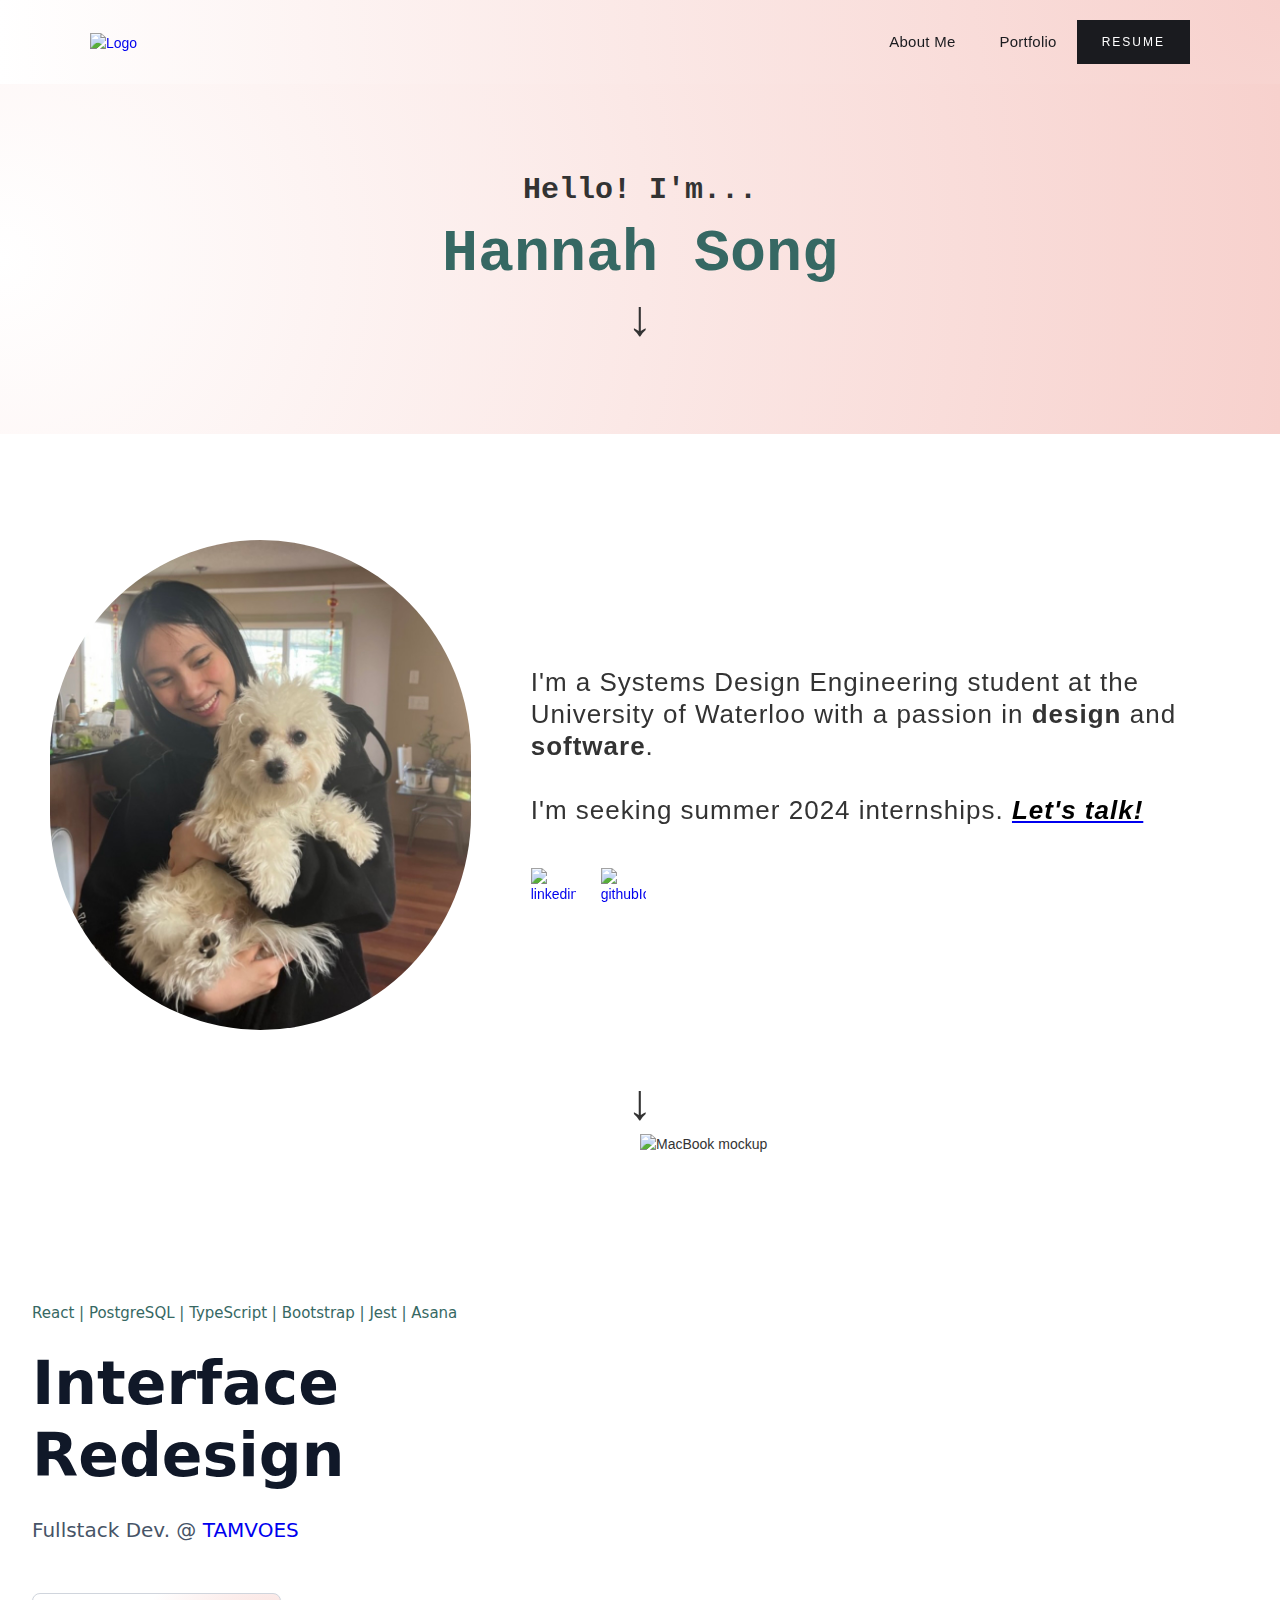
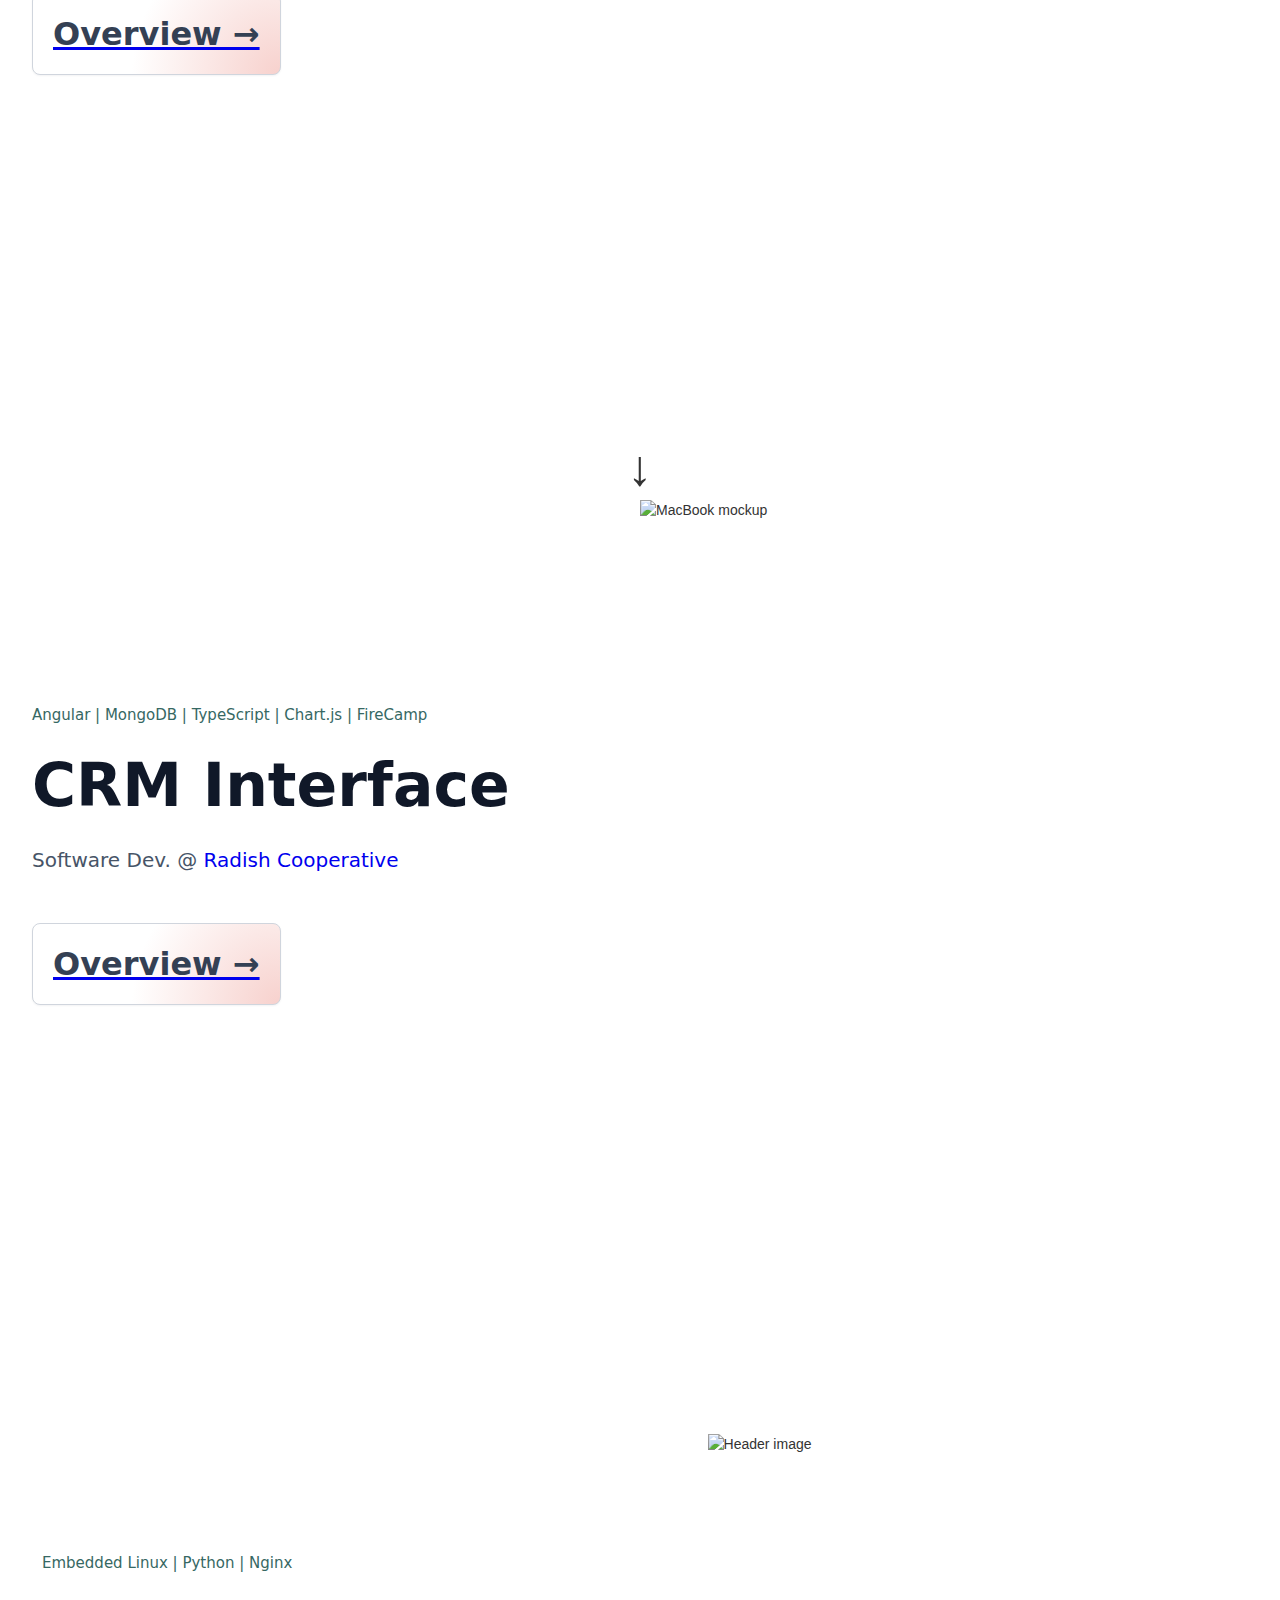
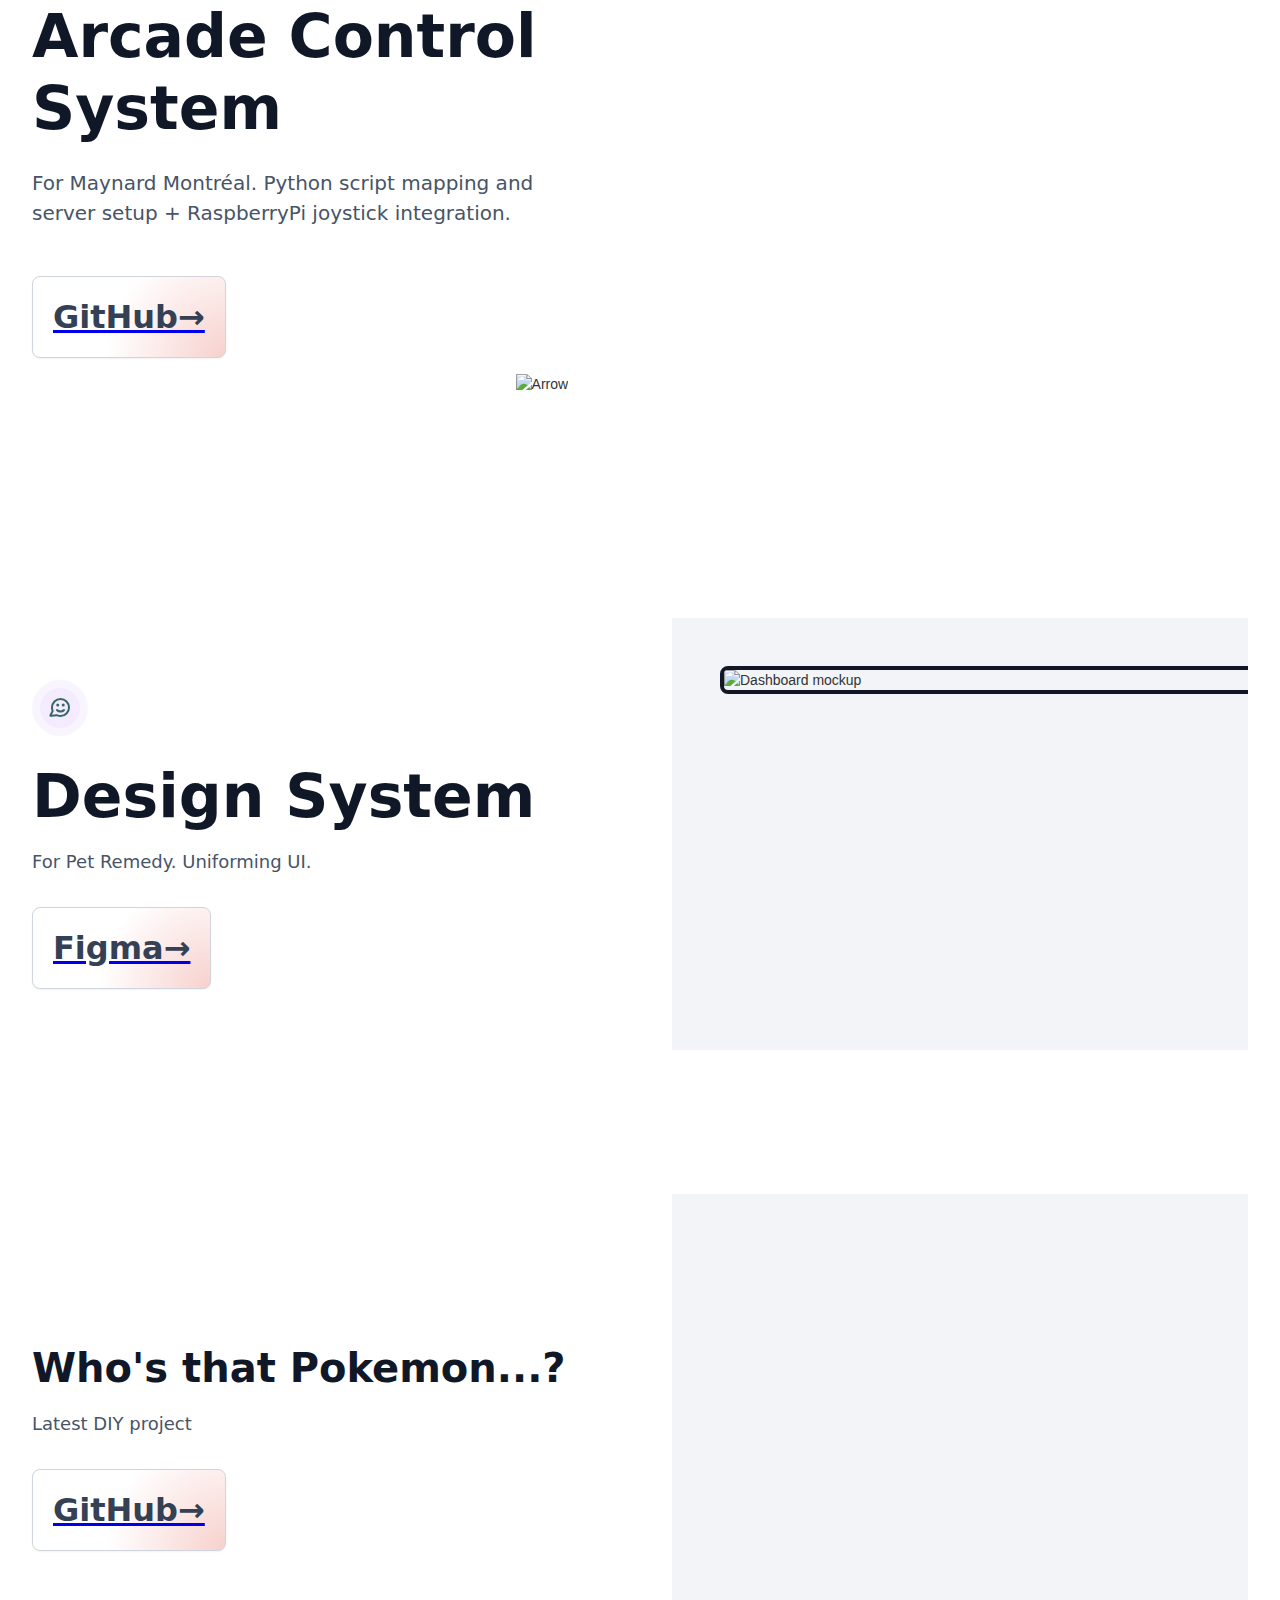
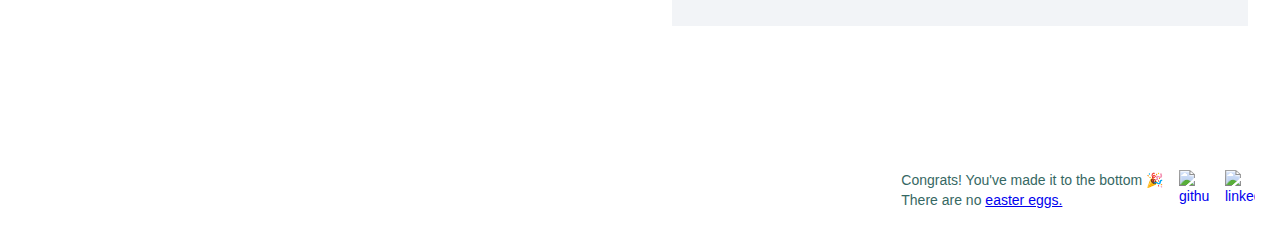
==== commit a1d5862a: "pfp update" ====
--- a/index.html
+++ b/index.html
@@ -98,7 +98,7 @@
       </h1>
       <h1 class="myname">
         <span
-          data-words="Hannah Song, a software developer., a designer., mindful of inclusive design., thrilled about Arcane season 2., inspired by dedicated people., occasionally getting sunburnt., committed to the process of learning."
+          data-words="Hannah Song, a designer., a software developer., mindful of inclusive design., thrilled about Arcane season 2., inspired by dedicated people., occasionally getting sunburnt., committed to the process of learning."
           data-delay="75"
           class="typer"
           >Hannah Song</span
@@ -111,11 +111,11 @@
     <section id="abMe" class="smallspace wf-section"></section>
     <div id="abMe" class="aboutme w-container">
       <img
-        src="images/profilePicture.jpg"
+        src="images/linkedinPfp2.jpg"
         loading="lazy"
         width="500"
         height="500"
-        srcset="images/profilePicture.jpg 828w"
+        srcset="images/linkedinPfp2.jpg 828w"
         sizes="(max-width: 767px) 100vw, 500px"
         alt="me"
         class="myface"
@@ -123,8 +123,8 @@
       <section class="aboutmesection wf-section">
         <p class="aboutmep">
           I&#x27;m a Systems Design Engineering student at the University of
-          Waterloo with a passion in <strong>software development</strong> and
-          <strong>UI/UX design</strong>.<br /><br />I'm seeking summer 2024
+          Waterloo with a passion in <strong>design</strong> and
+          <strong>software</strong>.<br /><br />I'm seeking summer 2024
           internships.
           <a
             href="mailto:h9song@uwaterloo.ca?subject=Hello!%20I%20saw%20your%20website%20and..."
@@ -436,6 +436,7 @@
         </div>
       </div>
     </section>
+    <div class="uui-space-large"></div>
     <section class="experience5">
       <div class="uui-page-padding-3">
         <div class="uui-container-large-3">
@@ -476,6 +477,7 @@
         </div>
       </div>
     </section>
+    <div class="uui-space-large"></div>
     <section class="footer wf-section">
       <div class="text-block-7">
         Congrats! You&#x27;ve made it to the bottom 🎉<br />There are no
